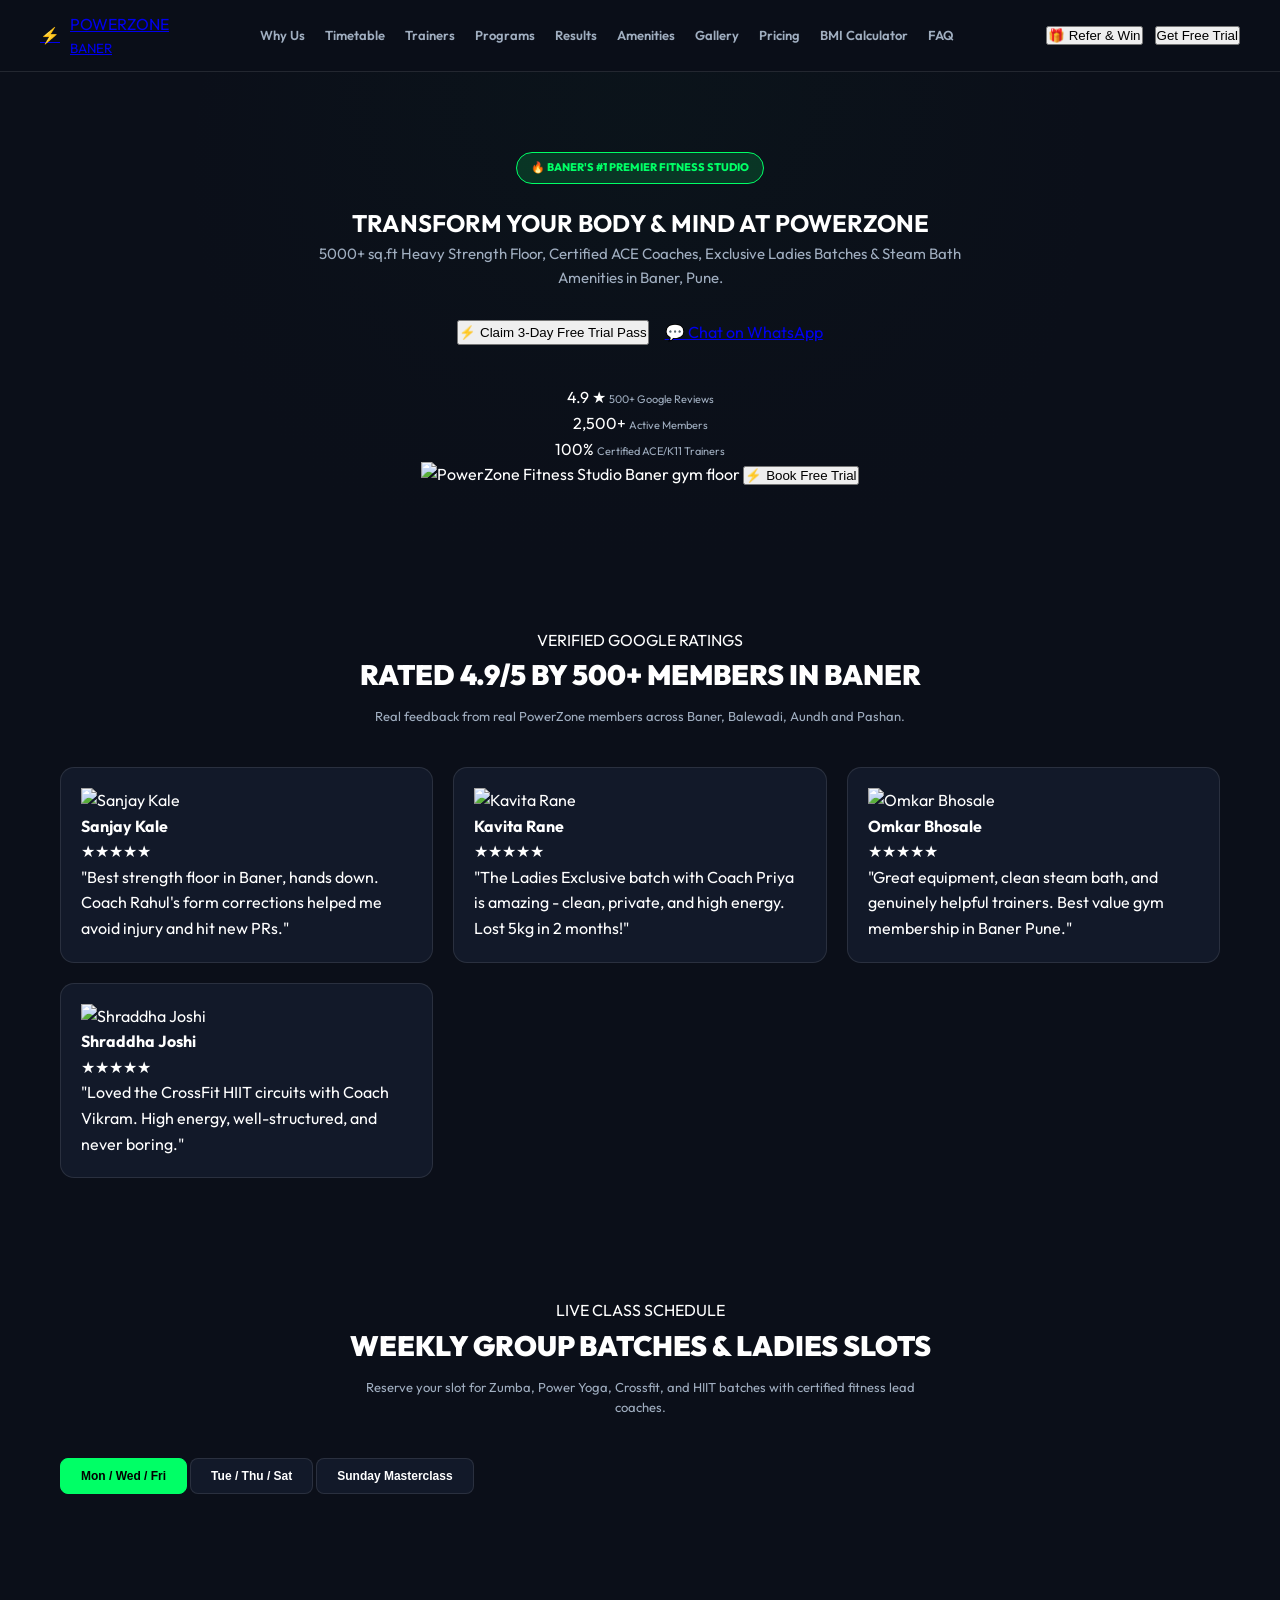
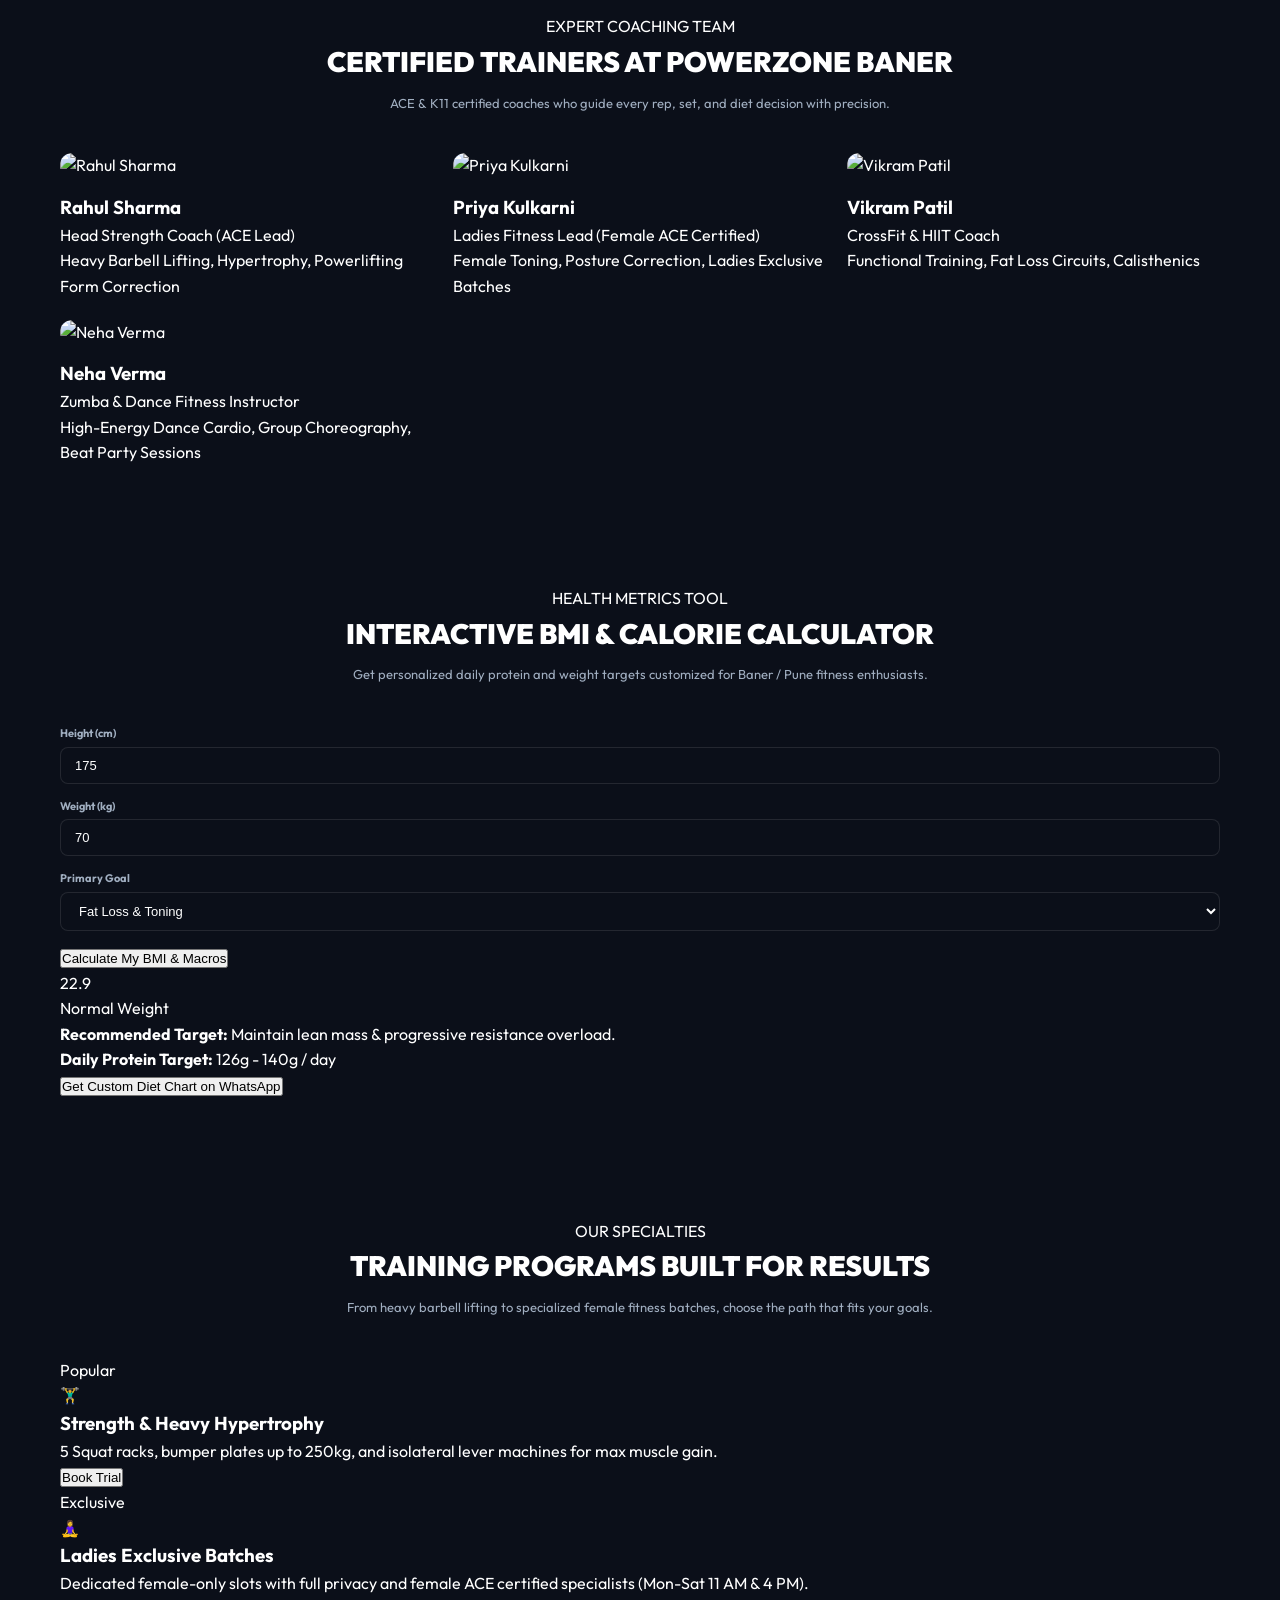
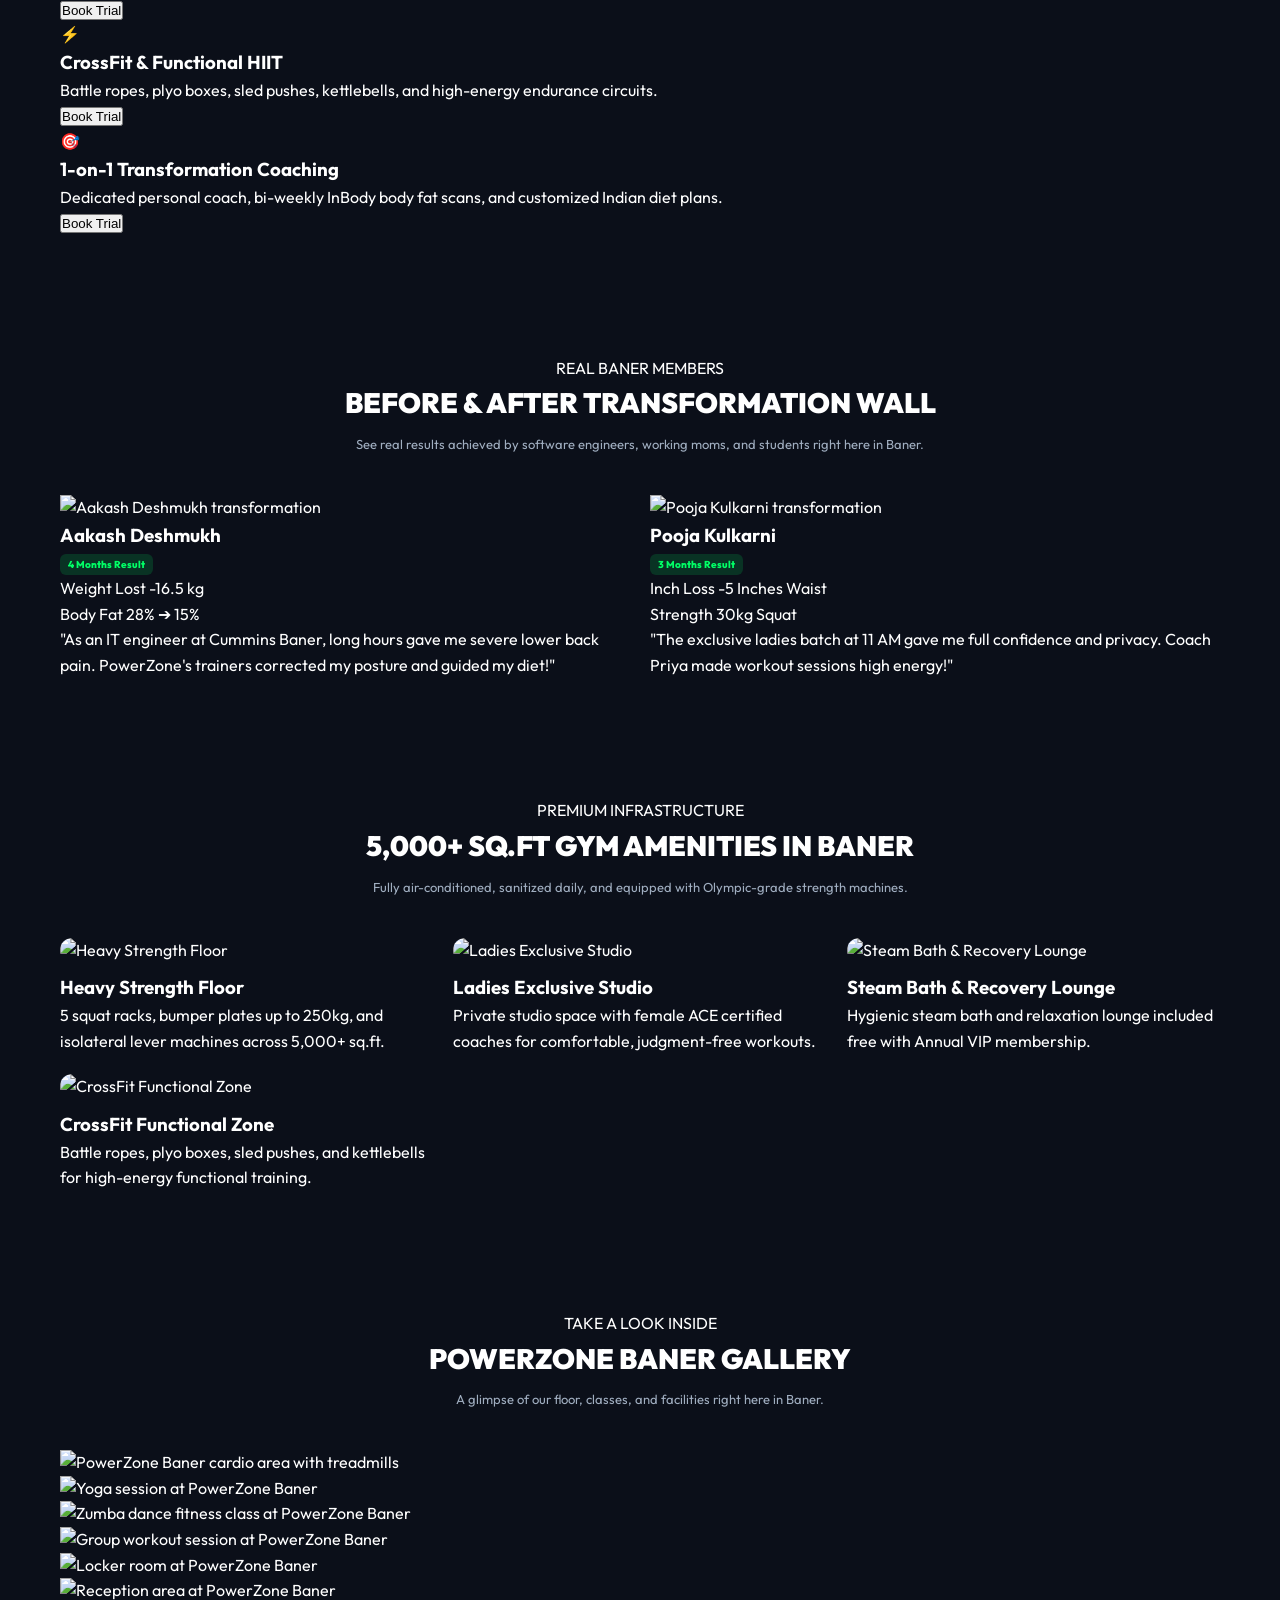
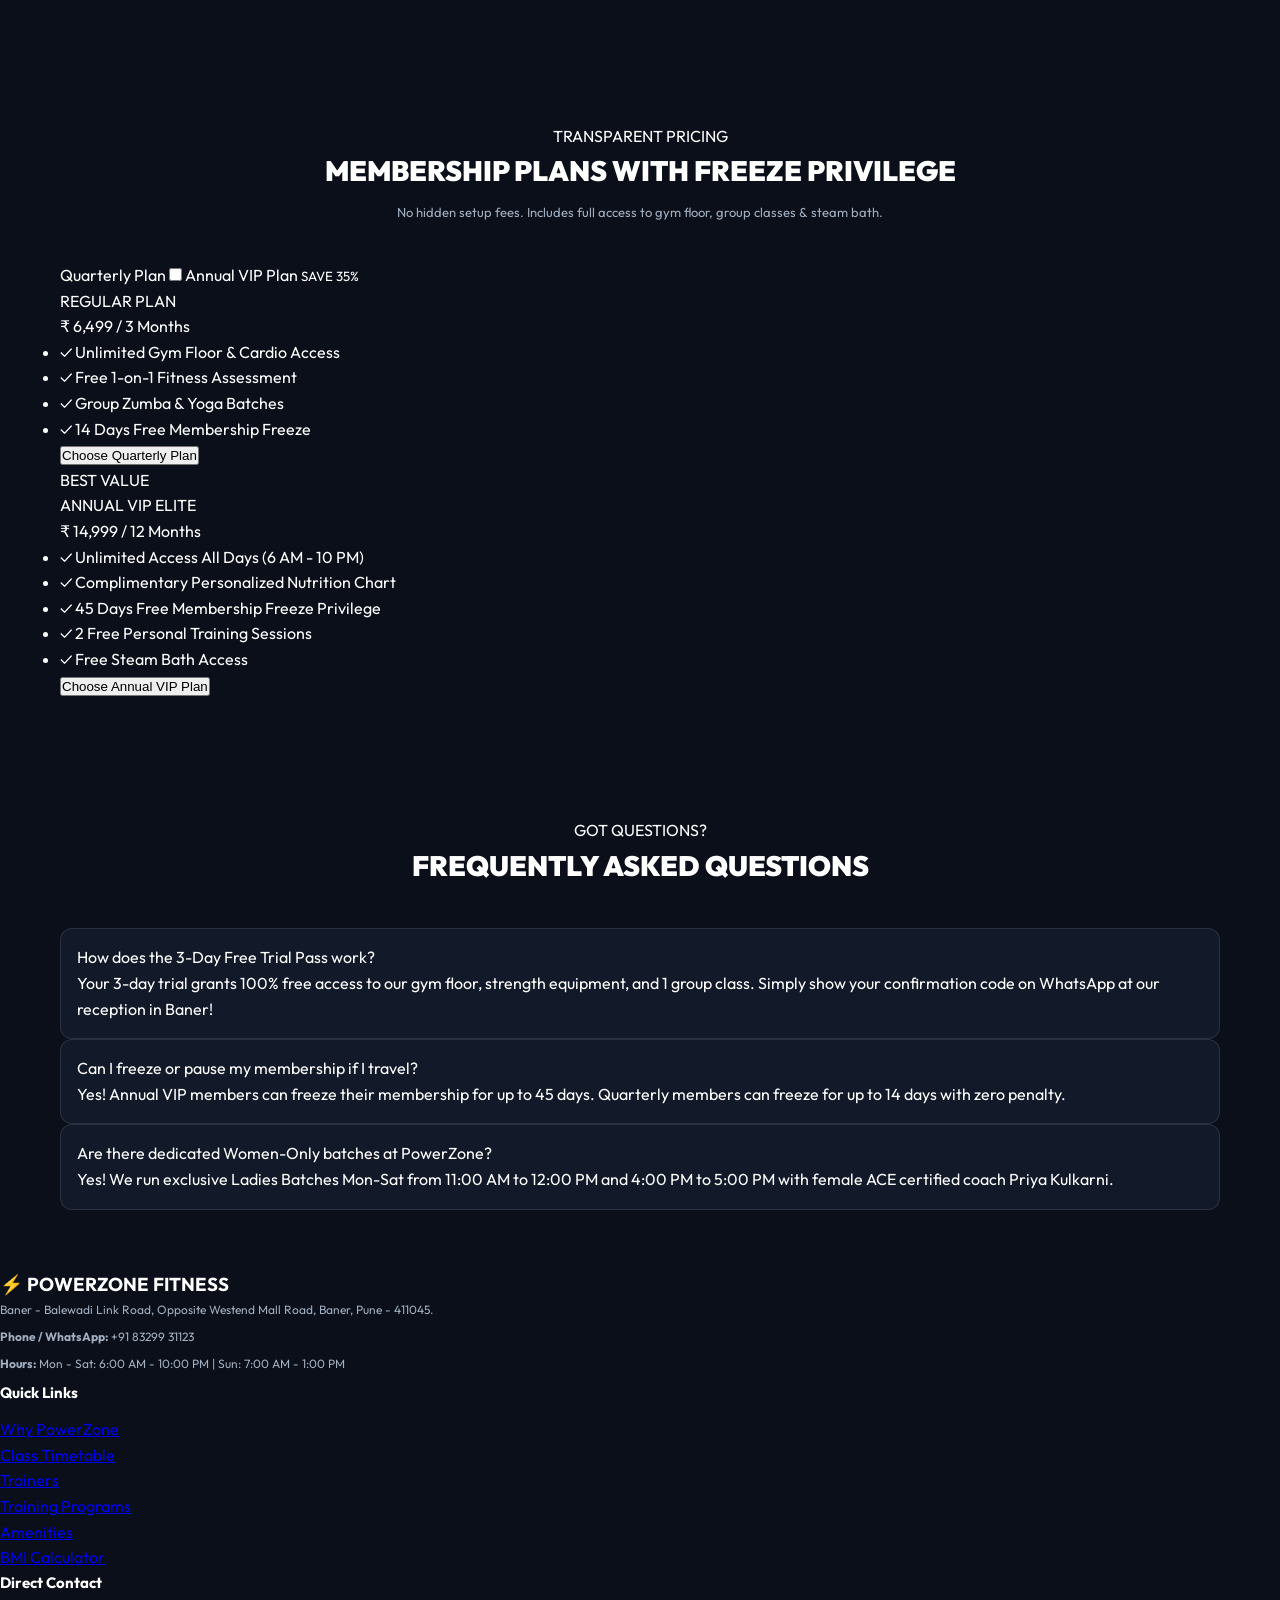
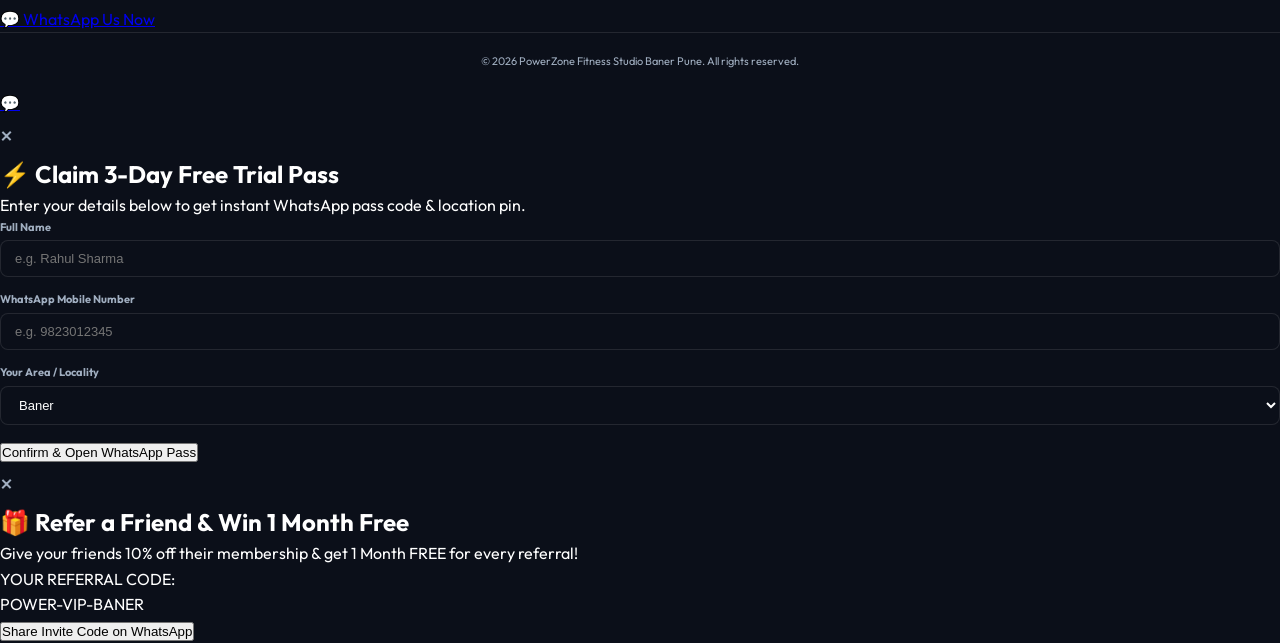
==== index.html @ 031b100a "Update print statement from 'Hello' to 'Goodbye'" ====
<!DOCTYPE html>
<html lang="en">
<head>
  <meta charset="UTF-8">
  <meta name="viewport" content="width=device-width, initial-scale=1.0">
  <title>PowerZone Fitness Studio | Baner & Pune Premier Gym</title>
  <meta name="description" content="PowerZone Fitness Studio Baner - Premier strength training, cardio, CrossFit, Zumba, Yoga, and 1-on-1 personal training in Baner Pune. Book your 3-Day Free Trial Pass today!">
  <link rel="preconnect" href="https://fonts.googleapis.com">
  <link rel="preconnect" href="https://fonts.gstatic.com" crossorigin>
  <link href="https://fonts.googleapis.com/css2?family=Outfit:wght@300;400;600;700;900&display=swap" rel="stylesheet">
  <link rel="stylesheet" href="styles.css">
  <script src="script.js" defer></script>
</head>
<body>

  <!-- Top Navigation Bar -->
  <header class="navbar">
    <div class="nav-container">
      <a href="#" class="brand-logo">
        <span class="logo-icon">⚡</span>
        <span class="brand-text">POWERZONE <small>BANER</small></span>
      </a>
      <nav class="nav-links" id="navMenu">
        <a href="#about">Why Us</a>
        <a href="#timetable">Timetable</a>
        <a href="#trainers">Trainers</a>
        <a href="#programs">Programs</a>
        <a href="#transformations">Results</a>
        <a href="#amenities">Amenities</a>
        <a href="#gallery">Gallery</a>
        <a href="#pricing">Pricing</a>
        <a href="#calculator">BMI Calculator</a>
        <a href="#faq">FAQ</a>
      </nav>
      <div class="nav-actions">
        <button type="button" class="btn btn-outline" id="btnReferral">🎁 Refer & Win</button>
        <button type="button" class="btn btn-primary" id="btnBookTrialNav">Get Free Trial</button>
      </div>
    </div>
  </header>

  <!-- Hero Section -->
  <section class="hero-section">
    <div class="hero-content">
      <div class="badge-tag">🔥 BANER'S #1 PREMIER FITNESS STUDIO</div>
      <h1>TRANSFORM YOUR BODY & MIND AT POWERZONE</h1>
      <p class="hero-subtext">
        5000+ sq.ft Heavy Strength Floor, Certified ACE Coaches, Exclusive Ladies Batches & Steam Bath Amenities in Baner, Pune.
      </p>

      <div class="hero-cta-group">
        <button type="button" class="btn btn-xl btn-primary" id="btnHeroTrial">⚡ Claim 3-Day Free Trial Pass</button>
        <a href="https://wa.me/918329931123?text=Hi%20PowerZone%20Baner,%20I%20want%20to%20inquire%20about%20gym%20membership" target="_blank" class="btn btn-xl btn-whatsapp">
          💬 Chat on WhatsApp
        </a>
      </div>

      <div class="hero-stats">
        <div class="stat-item">
          <span class="stat-number">4.9 ★</span>
          <span class="stat-label">500+ Google Reviews</span>
        </div>
        <div class="stat-divider"></div>
        <div class="stat-item">
          <span class="stat-number">2,500+</span>
          <span class="stat-label">Active Members</span>
        </div>
        <div class="stat-divider"></div>
        <div class="stat-item">
          <span class="stat-number">100%</span>
          <span class="stat-label">Certified ACE/K11 Trainers</span>
        </div>
      </div>
    </div>

    <div class="hero-image-wrap">
      <img src="images/hero-banner.webp" alt="PowerZone Fitness Studio Baner gym floor" class="hero-image">
      <button type="button" class="btn btn-primary hero-image-cta" id="btnHeroImageTrial">⚡ Book Free Trial</button>
    </div>
  </section>

  <!-- Google Reviews / Testimonials Section -->
  <section class="section" id="reviews">
    <div class="section-container">
      <div class="section-header text-center">
        <span class="section-subtitle">VERIFIED GOOGLE RATINGS</span>
        <h2>RATED 4.9/5 BY 500+ MEMBERS IN BANER</h2>
        <p>Real feedback from real PowerZone members across Baner, Balewadi, Aundh and Pashan.</p>
      </div>

      <div class="reviews-grid">
        <div class="review-card">
          <div class="review-header">
            <img src="images/reviewer-sanjay.webp" alt="Sanjay Kale" class="reviewer-avatar">
            <div class="review-header-text">
              <h4>Sanjay Kale</h4>
              <div class="review-stars">★★★★★</div>
            </div>
          </div>
          <p class="review-comment">"Best strength floor in Baner, hands down. Coach Rahul's form corrections helped me avoid injury and hit new PRs."</p>
        </div>

        <div class="review-card">
          <div class="review-header">
            <img src="images/reviewer-kavita.webp" alt="Kavita Rane" class="reviewer-avatar">
            <div class="review-header-text">
              <h4>Kavita Rane</h4>
              <div class="review-stars">★★★★★</div>
            </div>
          </div>
          <p class="review-comment">"The Ladies Exclusive batch with Coach Priya is amazing - clean, private, and high energy. Lost 5kg in 2 months!"</p>
        </div>

        <div class="review-card">
          <div class="review-header">
            <img src="images/reviewer-omkar.webp" alt="Omkar Bhosale" class="reviewer-avatar">
            <div class="review-header-text">
              <h4>Omkar Bhosale</h4>
              <div class="review-stars">★★★★★</div>
            </div>
          </div>
          <p class="review-comment">"Great equipment, clean steam bath, and genuinely helpful trainers. Best value gym membership in Baner Pune."</p>
        </div>

        <div class="review-card">
          <div class="review-header">
            <img src="images/reviewer-shraddha.webp" alt="Shraddha Joshi" class="reviewer-avatar">
            <div class="review-header-text">
              <h4>Shraddha Joshi</h4>
              <div class="review-stars">★★★★★</div>
            </div>
          </div>
          <p class="review-comment">"Loved the CrossFit HIIT circuits with Coach Vikram. High energy, well-structured, and never boring."</p>
        </div>
      </div>
    </div>
  </section>

  <!-- Class Timetable Section -->
  <section class="section section-dark" id="timetable">
    <div class="section-container">
      <div class="section-header text-center">
        <span class="section-subtitle">LIVE CLASS SCHEDULE</span>
        <h2>WEEKLY GROUP BATCHES & LADIES SLOTS</h2>
        <p>Reserve your slot for Zumba, Power Yoga, Crossfit, and HIIT batches with certified fitness lead coaches.</p>
      </div>

      <div class="timetable-controls">
        <button type="button" class="tab-btn active" data-day="Mon-Wed-Fri">Mon / Wed / Fri</button>
        <button type="button" class="tab-btn" data-day="Tue-Thu-Sat">Tue / Thu / Sat</button>
        <button type="button" class="tab-btn" data-day="Sunday">Sunday Masterclass</button>
      </div>

      <div class="timetable-grid" id="timetableGrid">
        <!-- Injected via JavaScript -->
      </div>
    </div>
  </section>

  <!-- Trainers Section -->
  <section class="section" id="trainers">
    <div class="section-container">
      <div class="section-header text-center">
        <span class="section-subtitle">EXPERT COACHING TEAM</span>
        <h2>CERTIFIED TRAINERS AT POWERZONE BANER</h2>
        <p>ACE & K11 certified coaches who guide every rep, set, and diet decision with precision.</p>
      </div>

      <div class="trainers-grid">
        <div class="trainer-card">
          <img src="images/trainer-rahul.webp" alt="Rahul Sharma" class="trainer-img">
          <h3>Rahul Sharma</h3>
          <div class="trainer-role">Head Strength Coach (ACE Lead)</div>
          <p class="trainer-spec">Heavy Barbell Lifting, Hypertrophy, Powerlifting Form Correction</p>
        </div>

        <div class="trainer-card">
          <img src="images/trainer-priya.webp" alt="Priya Kulkarni" class="trainer-img">
          <h3>Priya Kulkarni</h3>
          <div class="trainer-role">Ladies Fitness Lead (Female ACE Certified)</div>
          <p class="trainer-spec">Female Toning, Posture Correction, Ladies Exclusive Batches</p>
        </div>

        <div class="trainer-card">
          <img src="images/trainer-vikram.webp" alt="Vikram Patil" class="trainer-img">
          <h3>Vikram Patil</h3>
          <div class="trainer-role">CrossFit & HIIT Coach</div>
          <p class="trainer-spec">Functional Training, Fat Loss Circuits, Calisthenics</p>
        </div>

        <div class="trainer-card">
          <img src="images/trainer-neha.webp" alt="Neha Verma" class="trainer-img">
          <h3>Neha Verma</h3>
          <div class="trainer-role">Zumba & Dance Fitness Instructor</div>
          <p class="trainer-spec">High-Energy Dance Cardio, Group Choreography, Beat Party Sessions</p>
        </div>
      </div>
    </div>
  </section>

  <!-- Interactive BMI Calculator -->
  <section class="section section-dark" id="calculator">
    <div class="section-container">
      <div class="section-header text-center">
        <span class="section-subtitle">HEALTH METRICS TOOL</span>
        <h2>INTERACTIVE BMI & CALORIE CALCULATOR</h2>
        <p>Get personalized daily protein and weight targets customized for Baner / Pune fitness enthusiasts.</p>
      </div>

      <div class="bmi-card">
        <div class="bmi-form">
          <div class="form-group">
            <label for="bmiHeight">Height (cm)</label>
            <input type="number" id="bmiHeight" placeholder="e.g. 175" value="175">
          </div>
          <div class="form-group">
            <label for="bmiWeight">Weight (kg)</label>
            <input type="number" id="bmiWeight" placeholder="e.g. 70" value="70">
          </div>
          <div class="form-group">
            <label for="bmiGoal">Primary Goal</label>
            <select id="bmiGoal">
              <option value="Fat Loss & Toning">Fat Loss & Toning</option>
              <option value="Muscle Hypertrophy">Muscle Hypertrophy & Strength</option>
              <option value="General Fitness & Energy">General Fitness & Endurance</option>
            </select>
          </div>
          <button type="button" class="btn btn-primary btn-block" id="btnCalculateBmi">Calculate My BMI & Macros</button>
        </div>

        <div class="bmi-result-panel" id="bmiResultPanel">
          <div class="bmi-gauge">
            <div class="gauge-value" id="bmiValue">22.9</div>
            <div class="gauge-status" id="bmiStatus">Normal Weight</div>
          </div>
          <div class="bmi-details">
            <p><strong>Recommended Target:</strong> Maintain lean mass & progressive resistance overload.</p>
            <p><strong>Daily Protein Target:</strong> <span id="proteinTarget">126g - 140g</span> / day</p>
            <button type="button" class="btn btn-outline btn-block" id="btnBmiWhatsApp">Get Custom Diet Chart on WhatsApp</button>
          </div>
        </div>
      </div>
    </div>
  </section>

  <!-- Programs Offered -->
  <section class="section" id="programs">
    <div class="section-container">
      <div class="section-header text-center">
        <span class="section-subtitle">OUR SPECIALTIES</span>
        <h2>TRAINING PROGRAMS BUILT FOR RESULTS</h2>
        <p>From heavy barbell lifting to specialized female fitness batches, choose the path that fits your goals.</p>
      </div>

      <div class="programs-grid">
        <div class="program-card">
          <div class="program-badge">Popular</div>
          <div class="program-icon">🏋️‍♂️</div>
          <h3>Strength & Heavy Hypertrophy</h3>
          <p>5 Squat racks, bumper plates up to 250kg, and isolateral lever machines for max muscle gain.</p>
          <button type="button" class="btn btn-sm btn-outline btn-program-inquire" data-program="Strength Hypertrophy">Book Trial</button>
        </div>

        <div class="program-card">
          <div class="program-badge ladies">Exclusive</div>
          <div class="program-icon">🧘‍♀️</div>
          <h3>Ladies Exclusive Batches</h3>
          <p>Dedicated female-only slots with full privacy and female ACE certified specialists (Mon-Sat 11 AM & 4 PM).</p>
          <button type="button" class="btn btn-sm btn-outline btn-program-inquire" data-program="Ladies Exclusive">Book Trial</button>
        </div>

        <div class="program-card">
          <div class="program-icon">⚡</div>
          <h3>CrossFit & Functional HIIT</h3>
          <p>Battle ropes, plyo boxes, sled pushes, kettlebells, and high-energy endurance circuits.</p>
          <button type="button" class="btn btn-sm btn-outline btn-program-inquire" data-program="Crossfit & HIIT">Book Trial</button>
        </div>

        <div class="program-card">
          <div class="program-icon">🎯</div>
          <h3>1-on-1 Transformation Coaching</h3>
          <p>Dedicated personal coach, bi-weekly InBody body fat scans, and customized Indian diet plans.</p>
          <button type="button" class="btn btn-sm btn-outline btn-program-inquire" data-program="Personal Training">Book Trial</button>
        </div>
      </div>
    </div>
  </section>

  <!-- Transformation Wall -->
  <section class="section section-dark" id="transformations">
    <div class="section-container">
      <div class="section-header text-center">
        <span class="section-subtitle">REAL BANER MEMBERS</span>
        <h2>BEFORE & AFTER TRANSFORMATION WALL</h2>
        <p>See real results achieved by software engineers, working moms, and students right here in Baner.</p>
      </div>

      <div class="transformations-grid">
        <div class="transformation-card">
          <img src="images/transformation-aakash.webp" alt="Aakash Deshmukh transformation" class="transformation-photo">
          <div class="transformation-header">
            <h3>Aakash Deshmukh</h3>
            <span class="time-badge">4 Months Result</span>
          </div>
          <div class="transformation-metrics">
            <div class="metric">
              <span class="label">Weight Lost</span>
              <span class="valueHighlight">-16.5 kg</span>
            </div>
            <div class="metric">
              <span class="label">Body Fat</span>
              <span class="value">28% ➔ 15%</span>
            </div>
          </div>
          <p class="transformation-quote">"As an IT engineer at Cummins Baner, long hours gave me severe lower back pain. PowerZone's trainers corrected my posture and guided my diet!"</p>
        </div>

        <div class="transformation-card">
          <img src="images/transformation-pooja.webp" alt="Pooja Kulkarni transformation" class="transformation-photo">
          <div class="transformation-header">
            <h3>Pooja Kulkarni</h3>
            <span class="time-badge">3 Months Result</span>
          </div>
          <div class="transformation-metrics">
            <div class="metric">
              <span class="label">Inch Loss</span>
              <span class="valueHighlight">-5 Inches Waist</span>
            </div>
            <div class="metric">
              <span class="label">Strength</span>
              <span class="value">30kg Squat</span>
            </div>
          </div>
          <p class="transformation-quote">"The exclusive ladies batch at 11 AM gave me full confidence and privacy. Coach Priya made workout sessions high energy!"</p>
        </div>
      </div>
    </div>
  </section>

  <!-- Amenities / Facility Showcase -->
  <section class="section" id="amenities">
    <div class="section-container">
      <div class="section-header text-center">
        <span class="section-subtitle">PREMIUM INFRASTRUCTURE</span>
        <h2>5,000+ SQ.FT GYM AMENITIES IN BANER</h2>
        <p>Fully air-conditioned, sanitized daily, and equipped with Olympic-grade strength machines.</p>
      </div>

      <div class="amenities-grid">
        <div class="amenity-card">
          <img src="images/amenity-strength-floor.webp" alt="Heavy Strength Floor" class="amenity-img">
          <h3>Heavy Strength Floor</h3>
          <p>5 squat racks, bumper plates up to 250kg, and isolateral lever machines across 5,000+ sq.ft.</p>
        </div>

        <div class="amenity-card">
          <img src="images/amenity-ladies-studio.webp" alt="Ladies Exclusive Studio" class="amenity-img">
          <h3>Ladies Exclusive Studio</h3>
          <p>Private studio space with female ACE certified coaches for comfortable, judgment-free workouts.</p>
        </div>

        <div class="amenity-card">
          <img src="images/amenity-steam-bath.webp" alt="Steam Bath & Recovery Lounge" class="amenity-img">
          <h3>Steam Bath & Recovery Lounge</h3>
          <p>Hygienic steam bath and relaxation lounge included free with Annual VIP membership.</p>
        </div>

        <div class="amenity-card">
          <img src="images/amenity-crossfit-zone.webp" alt="CrossFit Functional Zone" class="amenity-img">
          <h3>CrossFit Functional Zone</h3>
          <p>Battle ropes, plyo boxes, sled pushes, and kettlebells for high-energy functional training.</p>
        </div>
      </div>
    </div>
  </section>

  <!-- Gallery Section -->
  <section class="section" id="gallery">
    <div class="section-container">
      <div class="section-header text-center">
        <span class="section-subtitle">TAKE A LOOK INSIDE</span>
        <h2>POWERZONE BANER GALLERY</h2>
        <p>A glimpse of our floor, classes, and facilities right here in Baner.</p>
      </div>

      <div class="gallery-grid">
        <div class="gallery-item">
          <img src="images/gallery-cardio-area.webp" alt="PowerZone Baner cardio area with treadmills" class="gallery-img">
        </div>
        <div class="gallery-item">
          <img src="images/gallery-yoga-session.webp" alt="Yoga session at PowerZone Baner" class="gallery-img">
        </div>
        <div class="gallery-item">
          <img src="images/gallery-zumba-class.webp" alt="Zumba dance fitness class at PowerZone Baner" class="gallery-img">
        </div>
        <div class="gallery-item">
          <img src="images/gallery-group-workout.webp" alt="Group workout session at PowerZone Baner" class="gallery-img">
        </div>
        <div class="gallery-item">
          <img src="images/gallery-locker-room.webp" alt="Locker room at PowerZone Baner" class="gallery-img">
        </div>
        <div class="gallery-item">
          <img src="images/gallery-reception.webp" alt="Reception area at PowerZone Baner" class="gallery-img">
        </div>
      </div>
    </div>
  </section>

  <!-- Pricing Plans Section -->
  <section class="section section-dark" id="pricing">
    <div class="section-container">
      <div class="section-header text-center">
        <span class="section-subtitle">TRANSPARENT PRICING</span>
        <h2>MEMBERSHIP PLANS WITH FREEZE PRIVILEGE</h2>
        <p>No hidden setup fees. Includes full access to gym floor, group classes & steam bath.</p>
      </div>

      <div class="pricing-toggle-container">
        <span>Quarterly Plan</span>
        <label class="switch">
          <input type="checkbox" id="pricingToggle">
          <span class="slider round"></span>
        </label>
        <span>Annual VIP Plan <small class="save-tag">SAVE 35%</small></span>
      </div>

      <div class="pricing-cards">
        <div class="pricing-card">
          <div class="plan-type">REGULAR PLAN</div>
          <div class="price" id="priceQuarterly">₹ 6,499 <span>/ 3 Months</span></div>
          <ul class="plan-features">
            <li>✓ Unlimited Gym Floor & Cardio Access</li>
            <li>✓ Free 1-on-1 Fitness Assessment</li>
            <li>✓ Group Zumba & Yoga Batches</li>
            <li>✓ 14 Days Free Membership Freeze</li>
          </ul>
          <button type="button" class="btn btn-primary btn-block btn-select-plan" data-plan="Quarterly Regular">Choose Quarterly Plan</button>
        </div>

        <div class="pricing-card featured">
          <div class="popular-ribbon">BEST VALUE</div>
          <div class="plan-type">ANNUAL VIP ELITE</div>
          <div class="price" id="priceYearly">₹ 14,999 <span>/ 12 Months</span></div>
          <ul class="plan-features">
            <li>✓ Unlimited Access All Days (6 AM - 10 PM)</li>
            <li>✓ Complimentary Personalized Nutrition Chart</li>
            <li>✓ 45 Days Free Membership Freeze Privilege</li>
            <li>✓ 2 Free Personal Training Sessions</li>
            <li>✓ Free Steam Bath Access</li>
          </ul>
          <button type="button" class="btn btn-primary btn-block btn-select-plan" data-plan="Annual VIP Elite">Choose Annual VIP Plan</button>
        </div>
      </div>
    </div>
  </section>

  <!-- FAQ Accordion -->
  <section class="section" id="faq">
    <div class="section-container">
      <div class="section-header text-center">
        <span class="section-subtitle">GOT QUESTIONS?</span>
        <h2>FREQUENTLY ASKED QUESTIONS</h2>
      </div>

      <div class="faq-list">
        <div class="faq-item open">
          <div class="faq-question">
            <span>How does the 3-Day Free Trial Pass work?</span>
            <span class="faq-icon"></span>
          </div>
          <div class="faq-answer">
            Your 3-day trial grants 100% free access to our gym floor, strength equipment, and 1 group class. Simply show your confirmation code on WhatsApp at our reception in Baner!
          </div>
        </div>

        <div class="faq-item">
          <div class="faq-question">
            <span>Can I freeze or pause my membership if I travel?</span>
            <span class="faq-icon"></span>
          </div>
          <div class="faq-answer">
            Yes! Annual VIP members can freeze their membership for up to 45 days. Quarterly members can freeze for up to 14 days with zero penalty.
          </div>
        </div>

        <div class="faq-item">
          <div class="faq-question">
            <span>Are there dedicated Women-Only batches at PowerZone?</span>
            <span class="faq-icon"></span>
          </div>
          <div class="faq-answer">
            Yes! We run exclusive Ladies Batches Mon-Sat from 11:00 AM to 12:00 PM and 4:00 PM to 5:00 PM with female ACE certified coach Priya Kulkarni.
          </div>
        </div>
      </div>
    </div>
  </section>

  <!-- Footer Section -->
  <footer class="footer">
    <div class="footer-container">
      <div class="footer-col">
        <h3>⚡ POWERZONE FITNESS</h3>
        <p>Baner - Balewadi Link Road, Opposite Westend Mall Road, Baner, Pune - 411045.</p>
        <p><strong>Phone / WhatsApp:</strong> +91 83299 31123</p>
        <p><strong>Hours:</strong> Mon - Sat: 6:00 AM - 10:00 PM | Sun: 7:00 AM - 1:00 PM</p>
      </div>
      <div class="footer-col">
        <h4>Quick Links</h4>
        <ul>
          <li><a href="#about">Why PowerZone</a></li>
          <li><a href="#timetable">Class Timetable</a></li>
          <li><a href="#trainers">Trainers</a></li>
          <li><a href="#programs">Training Programs</a></li>
          <li><a href="#amenities">Amenities</a></li>
          <li><a href="#calculator">BMI Calculator</a></li>
        </ul>
      </div>
      <div class="footer-col">
        <h4>Direct Contact</h4>
        <a href="https://wa.me/918329931123?text=Hi%20PowerZone%20Baner" target="_blank" class="btn btn-whatsapp btn-sm">💬 WhatsApp Us Now</a>
      </div>
    </div>
    <div class="footer-bottom">
      <p>© 2026 PowerZone Fitness Studio Baner Pune. All rights reserved.</p>
    </div>
  </footer>

  <!-- Floating WhatsApp Chat Bubble -->
  <a href="https://wa.me/918329931123?text=Hi%20PowerZone%20Baner,%20I%20want%20to%20book%20a%203-Day%20Free%20Trial%20Pass" target="_blank" class="floating-whatsapp" id="floatingWhatsapp" title="Chat on WhatsApp">
    💬
  </a>

  <!-- Booking Modal -->
  <div class="modal" id="bookingModal">
    <div class="modal-content">
      <span class="modal-close" id="modalClose">&times;</span>
      <h2>⚡ Claim 3-Day Free Trial Pass</h2>
      <p>Enter your details below to get instant WhatsApp pass code & location pin.</p>
      <form id="bookingForm">
        <div class="form-group">
          <label for="memberName">Full Name</label>
          <input type="text" id="memberName" required placeholder="e.g. Rahul Sharma">
        </div>
        <div class="form-group">
          <label for="memberPhone">WhatsApp Mobile Number</label>
          <input type="tel" id="memberPhone" required placeholder="e.g. 9823012345">
        </div>
        <div class="form-group">
          <label for="memberLocality">Your Area / Locality</label>
          <select id="memberLocality">
            <option value="Baner">Baner</option>
            <option value="Balewadi">Balewadi</option>
            <option value="Aundh">Aundh</option>
            <option value="Pashan">Pashan</option>
            <option value="Other Pune Area">Other Pune Area</option>
          </select>
        </div>
        <button type="submit" class="btn btn-primary btn-block">Confirm & Open WhatsApp Pass</button>
      </form>
    </div>
  </div>

  <!-- Referral Modal -->
  <div class="modal" id="referralModal">
    <div class="modal-content">
      <span class="modal-close" id="refModalClose">&times;</span>
      <h2>🎁 Refer a Friend & Win 1 Month Free</h2>
      <p>Give your friends 10% off their membership & get 1 Month FREE for every referral!</p>
      <div class="referral-box">
        <p>YOUR REFERRAL CODE:</p>
        <div class="code-display" id="refCodeDisplay">POWER-VIP-BANER</div>
      </div>
      <button type="button" class="btn btn-whatsapp btn-block" id="btnShareReferral">Share Invite Code on WhatsApp</button>
    </div>
  </div>

</body>
</html>
---- styles.css ----
/* POWERZONE FITNESS STUDIO BANER PUNE - MAIN STYLESHEET */

:root {
    --bg-dark: #0B0F19;
    --bg-card: #121929;
    --bg-surface: #182238;
    --neon-green: #00FF66;
    --neon-green-hover: #00CC52;
    --electric-blue: #00E5FF;
    --text-white: #FFFFFF;
    --text-muted: #A0AEC0;
    --gold-star: #FFD700;
    --border-color: rgba(255, 255, 255, 0.1);
    --font-primary: 'Outfit', 'Montserrat', sans-serif;
}

* {
    margin: 0;
    padding: 0;
    box-sizing: border-box;
}

body {
    background-color: var(--bg-dark);
    color: var(--text-white);
    font-family: var(--font-primary);
    line-height: 1.6;
    overflow-x: hidden;
}

/* UTILITIES */
.text-neon { color: var(--neon-green); }
.full-width { width: 100%; }
.mt-10 { margin-top: 10px; }

/* STICKY HEADER */
.navbar {
    position: sticky;
    top: 0;
    z-index: 1000;
    background-color: rgba(11, 15, 25, 0.95);
    backdrop-filter: blur(12px);
    border-bottom: 1px solid var(--border-color);
    padding: 12px 24px;
}

.nav-container {
    max-width: 1200px;
    margin: 0 auto;
    display: flex;
    align-items: center;
    justify-content: space-between;
}

.brand-logo {
    display: flex;
    align-items: center;
    gap: 10px;
    cursor: pointer;
}

.brand-pz {
    background-color: var(--neon-green);
    color: #000;
    font-weight: 900;
    font-size: 18px;
    padding: 4px 8px;
    border-radius: 6px;
    letter-spacing: 1px;
}

.brand-text {
    display: flex;
    flex-direction: column;
}

.brand-title {
    font-weight: 900;
    font-size: 16px;
    letter-spacing: 1px;
    color: var(--text-white);
}

.brand-sub {
    font-size: 9px;
    color: var(--neon-green);
    font-weight: 700;
    letter-spacing: 1px;
}

.nav-links {
    display: flex;
    gap: 20px;
}

.nav-links a {
    color: var(--text-muted);
    text-decoration: none;
    font-size: 13px;
    font-weight: 600;
    transition: color 0.3s ease;
}

.nav-links a:hover {
    color: var(--neon-green);
}

.nav-actions {
    display: flex;
    align-items: center;
    gap: 12px;
}

.btn-phone {
    color: var(--text-white);
    text-decoration: none;
    font-size: 12px;
    font-weight: 700;
    display: flex;
    align-items: center;
    gap: 6px;
}

.btn-trial {
    background-color: var(--neon-green);
    color: #000;
    border: none;
    padding: 8px 16px;
    border-radius: 8px;
    font-weight: 800;
    font-size: 12px;
    cursor: pointer;
    transition: transform 0.2s ease, background-color 0.2s ease;
}

.btn-trial:hover {
    background-color: var(--neon-green-hover);
    transform: translateY(-2px);
}

/* STORIES REELS STRIP */
.stories-strip {
    background-color: var(--bg-surface);
    padding: 14px 20px;
    border-bottom: 1px solid var(--border-color);
}

.stories-container {
    max-width: 1200px;
    margin: 0 auto;
}

.stories-header {
    display: flex;
    align-items: center;
    gap: 8px;
    margin-bottom: 10px;
}

.pulse-dot {
    width: 8px;
    height: 8px;
    background-color: var(--neon-green);
    border-radius: 50%;
    box-shadow: 0 0 10px var(--neon-green);
}

.stories-title {
    font-size: 11px;
    font-weight: 800;
    letter-spacing: 0.5px;
    color: var(--text-white);
}

.stories-sub {
    font-size: 10px;
    color: var(--text-muted);
    margin-left: auto;
}

.stories-row {
    display: flex;
    gap: 16px;
    overflow-x: auto;
    padding-bottom: 6px;
}

.stories-row::-webkit-scrollbar {
    height: 4px;
}

.stories-row::-webkit-scrollbar-thumb {
    background-color: rgba(255, 255, 255, 0.2);
    border-radius: 4px;
}

.story-bubble {
    display: flex;
    flex-direction: column;
    align-items: center;
    gap: 6px;
    cursor: pointer;
    min-width: 70px;
}

.story-ring {
    width: 64px;
    height: 64px;
    border-radius: 50%;
    padding: 2px;
    background: linear-gradient(135deg, var(--neon-green), var(--electric-blue));
}

.story-inner {
    width: 100%;
    height: 100%;
    border-radius: 50%;
    background-color: var(--bg-card);
    display: flex;
    flex-direction: column;
    align-items: center;
    justify-content: flex-end;
    padding: 4px;
    text-align: center;
    position: relative;
    overflow: hidden;
}

.story-inner img {
    position: absolute;
    top: 0;
    left: 0;
    width: 100%;
    height: 100%;
    object-fit: cover;
    border-radius: 50%;
    z-index: 1;
}

.story-tag {
    position: relative;
    z-index: 2;
    font-size: 8px;
    font-weight: 900;
    color: var(--text-white);
    background-color: rgba(0, 0, 0, 0.6);
    padding: 2px 6px;
    border-radius: 6px;
    text-shadow: 0 1px 3px rgba(0, 0, 0, 0.8);
}

.story-label {
    font-size: 10px;
    color: var(--text-muted);
    font-weight: 500;
    white-space: nowrap;
}

/* HERO SECTION */
.hero-section {
    position: relative;
    padding: 80px 20px;
    background:
        linear-gradient(180deg, rgba(11, 15, 25, 0.85) 0%, rgba(11, 15, 25, 1) 100%),
        radial-gradient(circle at 50% 20%, rgba(0, 255, 102, 0.15) 0%, transparent 60%),
        url('images/hero-banner.webp');
    background-size: cover;
    background-position: center;
    background-repeat: no-repeat;
    text-align: center;
}

.hero-content {
    max-width: 900px;
    margin: 0 auto;
}

.badge-tag {
    display: inline-block;
    background-color: rgba(0, 255, 102, 0.15);
    color: var(--neon-green);
    border: 1px solid var(--neon-green);
    padding: 6px 14px;
    border-radius: 20px;
    font-size: 11px;
    font-weight: 800;
    margin-bottom: 20px;
}

.hero-heading {
    font-size: 38px;
    font-weight: 900;
    line-height: 1.2;
    margin-bottom: 16px;
}

.hero-subtext {
    font-size: 15px;
    color: var(--text-muted);
    max-width: 700px;
    margin: 0 auto 30px auto;
}

.hero-cta-group {
    display: flex;
    gap: 16px;
    justify-content: center;
    flex-wrap: wrap;
    margin-bottom: 40px;
}

.btn-primary-neon {
    background-color: var(--neon-green);
    color: #000;
    border: none;
    padding: 14px 28px;
    border-radius: 10px;
    font-weight: 800;
    font-size: 14px;
    cursor: pointer;
    transition: transform 0.2s ease, background-color 0.2s ease;
    display: inline-flex;
    align-items: center;
    justify-content: center;
    gap: 8px;
}

.btn-primary-neon:hover {
    background-color: var(--neon-green-hover);
    transform: translateY(-2px);
}

.btn-secondary-outline {
    background-color: transparent;
    color: var(--text-white);
    border: 1px solid rgba(255, 255, 255, 0.3);
    padding: 14px 28px;
    border-radius: 10px;
    font-weight: 700;
    font-size: 14px;
    cursor: pointer;
    transition: background-color 0.2s ease;
    display: inline-flex;
    align-items: center;
    justify-content: center;
    gap: 8px;
}

.btn-secondary-outline:hover {
    background-color: rgba(255, 255, 255, 0.1);
}

.hero-stats-grid {
    display: grid;
    grid-template-columns: repeat(auto-fit, minmax(180px, 1fr));
    gap: 16px;
    margin-top: 30px;
}

.stat-card {
    background-color: var(--bg-card);
    border: 1px solid var(--border-color);
    padding: 16px;
    border-radius: 12px;
    display: flex;
    flex-direction: column;
}

.stat-num {
    font-size: 24px;
    font-weight: 900;
}

.stat-label {
    font-size: 11px;
    color: var(--text-muted);
}

/* SECTION CONTAINERS & HEADERS */
.section-container {
    max-width: 1200px;
    margin: 0 auto;
    padding: 60px 20px;
}

.section-header {
    text-align: center;
    margin-bottom: 40px;
}

.section-tag {
    color: var(--neon-green);
    font-size: 11px;
    font-weight: 800;
    letter-spacing: 1px;
    display: block;
    margin-bottom: 6px;
}

.section-header h2 {
    font-size: 28px;
    font-weight: 900;
    margin-bottom: 8px;
}

.section-header p {
    color: var(--text-muted);
    font-size: 13px;
    max-width: 600px;
    margin: 0 auto;
}

/* REVIEWS GRID */
.reviews-grid {
    display: grid;
    grid-template-columns: repeat(auto-fit, minmax(280px, 1fr));
    gap: 20px;
}

.review-card {
    background-color: var(--bg-card);
    border: 1px solid var(--border-color);
    padding: 20px;
    border-radius: 14px;
}

.rev-header {
    display: flex;
    align-items: center;
    justify-content: space-between;
    margin-bottom: 12px;
}

.rev-header-left {
    display: flex;
    align-items: center;
    gap: 10px;
}

.rev-avatar {
    width: 36px;
    height: 36px;
    border-radius: 50%;
    object-fit: cover;
    border: 1.5px solid var(--neon-green);
    flex-shrink: 0;
}

.rev-stars {
    color: var(--gold-star);
    font-size: 12px;
}

.rev-badge {
    background-color: rgba(0, 229, 255, 0.15);
    color: var(--electric-blue);
    font-size: 10px;
    padding: 3px 8px;
    border-radius: 6px;
    font-weight: 700;
}

.rev-comment {
    font-size: 12px;
    color: #CBD5E1;
    margin-bottom: 12px;
}

.rev-author {
    font-weight: 700;
    font-size: 12px;
}

/* TIMETABLE SECTION */
.timetable-tabs {
    display: flex;
    gap: 10px;
    justify-content: center;
    flex-wrap: wrap;
    margin-bottom: 30px;
}

.tab-btn {
    background-color: var(--bg-card);
    color: var(--text-white);
    border: 1px solid var(--border-color);
    padding: 10px 20px;
    border-radius: 8px;
    font-weight: 700;
    font-size: 12px;
    cursor: pointer;
    transition: all 0.2s ease;
}

.tab-btn.active, .tab-btn:hover {
    background-color: var(--neon-green);
    color: #000;
    border-color: var(--neon-green);
}

.timetable-cards-grid {
    display: grid;
    grid-template-columns: repeat(auto-fit, minmax(260px, 1fr));
    gap: 16px;
}

.time-card {
    background-color: var(--bg-card);
    border: 1px solid var(--border-color);
    border-radius: 12px;
    padding: 16px;
    display: flex;
    flex-direction: column;
    gap: 8px;
}

.time-badge {
    background-color: rgba(0, 255, 102, 0.15);
    color: var(--neon-green);
    font-size: 10px;
    font-weight: 800;
    padding: 4px 8px;
    border-radius: 6px;
    align-self: flex-start;
}

/* TRAINERS & TRANSFORMATIONS GRID */
.trainers-grid, .transformations-grid, .amenities-grid {
    display: grid;
    grid-template-columns: repeat(auto-fit, minmax(280px, 1fr));
    gap: 20px;
}

.card-item {
    background-color: var(--bg-card);
    border: 1px solid var(--border-color);
    border-radius: 16px;
    padding: 20px;
}

.card-title {
    font-size: 18px;
    font-weight: 800;
    margin-bottom: 4px;
}

.card-sub {
    color: var(--neon-green);
    font-size: 12px;
    font-weight: 700;
    margin-bottom: 10px;
}

.trainer-img {
    width: 100%;
    height: 200px;
    object-fit: cover;
    border-radius: 12px;
    margin-bottom: 14px;
}

.transformation-img {
    width: 100%;
    height: 180px;
    object-fit: cover;
    border-radius: 12px;
    margin-bottom: 12px;
}

.amenity-img {
    width: 100%;
    height: 160px;
    object-fit: cover;
    border-radius: 12px;
    margin-bottom: 10px;
}

/* MACRO PLANNER */
.macro-planner-card {
    background-color: var(--bg-card);
    border: 1px solid var(--border-color);
    border-radius: 20px;
    padding: 24px;
}

.macro-inputs-grid {
    display: grid;
    grid-template-columns: repeat(auto-fit, minmax(180px, 1fr));
    gap: 16px;
    margin-bottom: 24px;
}

.input-group label {
    display: block;
    font-size: 11px;
    font-weight: 700;
    color: var(--text-muted);
    margin-bottom: 6px;
}

.input-group input {
    width: 100%;
    background-color: var(--bg-dark);
    border: 1px solid var(--border-color);
    padding: 10px 14px;
    border-radius: 8px;
    color: var(--text-white);
    font-size: 14px;
}

.toggle-switch {
    display: flex;
    background-color: var(--bg-dark);
    padding: 3px;
    border-radius: 8px;
}

.toggle-btn {
    flex: 1;
    background: none;
    border: none;
    color: var(--text-white);
    padding: 8px;
    font-size: 11px;
    font-weight: 700;
    border-radius: 6px;
    cursor: pointer;
}

.toggle-btn.active {
    background-color: var(--neon-green);
    color: #000;
}

.macro-results-card {
    background-color: var(--bg-surface);
    border: 1px solid var(--neon-green);
    border-radius: 16px;
    padding: 20px;
}

.macro-result-header {
    display: flex;
    justify-content: space-between;
    align-items: center;
    margin-bottom: 20px;
}

.res-val-large {
    font-size: 32px;
    font-weight: 900;
}

.res-badge {
    background-color: rgba(0, 255, 102, 0.2);
    color: var(--neon-green);
    padding: 4px 10px;
    border-radius: 12px;
    font-size: 11px;
    font-weight: 800;
}

.res-badge.badge-warn {
    background-color: rgba(255, 204, 0, 0.2);
    color: #FFCC00;
}

.res-badge.badge-danger {
    background-color: rgba(255, 51, 102, 0.2);
    color: #FF3366;
}

.target-chip {
    background-color: var(--neon-green);
    color: #000;
    padding: 4px 12px;
    border-radius: 20px;
    font-size: 11px;
    font-weight: 800;
}

.macro-grid {
    display: grid;
    grid-template-columns: repeat(4, 1fr);
    gap: 10px;
    margin-bottom: 20px;
}

@media (max-width: 600px) {
    .macro-grid {
        grid-template-columns: repeat(2, 1fr);
    }
}

.macro-box {
    background-color: rgba(255, 255, 255, 0.05);
    padding: 12px;
    border-radius: 10px;
    text-align: center;
}

.m-title { font-size: 10px; color: var(--text-muted); display: block; }
.m-val { font-size: 16px; font-weight: 900; display: block; margin: 4px 0; }
.m-sub { font-size: 9px; color: var(--neon-green); }

/* CALCULATOR SECTION */
.billing-toggle-container {
    display: flex;
    justify-content: center;
    gap: 12px;
    margin-bottom: 30px;
}

.billing-btn {
    background-color: var(--bg-card);
    color: var(--text-white);
    border: 1px solid var(--border-color);
    padding: 12px 24px;
    border-radius: 10px;
    font-weight: 800;
    font-size: 13px;
    cursor: pointer;
}

.billing-btn.active {
    background-color: var(--neon-green);
    color: #000;
}

.save-badge {
    background-color: #FF3366;
    color: #FFF;
    font-size: 9px;
    padding: 2px 6px;
    border-radius: 4px;
    margin-left: 6px;
}

.calculator-card {
    background-color: var(--bg-card);
    border: 1px solid var(--border-color);
    border-radius: 20px;
    padding: 24px;
}

.calc-step {
    margin-bottom: 24px;
}

.step-label {
    font-size: 13px;
    font-weight: 800;
    color: var(--neon-green);
    margin-bottom: 12px;
    display: block;
}

.category-grid, .duration-grid, .addons-grid {
    display: grid;
    grid-template-columns: repeat(auto-fit, minmax(200px, 1fr));
    gap: 12px;
}

.select-card {
    background-color: var(--bg-dark);
    border: 1px solid var(--border-color);
    padding: 14px;
    border-radius: 10px;
    cursor: pointer;
    transition: all 0.2s ease;
}

.select-card.selected {
    border-color: var(--neon-green);
    background-color: rgba(0, 255, 102, 0.08);
}

.calc-summary-card {
    background-color: var(--bg-surface);
    border: 1.5px solid var(--neon-green);
    border-radius: 16px;
    padding: 20px;
}

.summary-row {
    display: flex;
    justify-content: space-between;
    font-size: 13px;
    margin-bottom: 10px;
}

.divider {
    border: none;
    border-top: 1px dashed var(--border-color);
    margin: 12px 0;
}

.total-row {
    font-size: 16px;
    font-weight: 800;
}

.total-price {
    font-size: 24px;
    font-weight: 900;
}

/* REFERRAL & FAQ */
.referral-banner {
    background: linear-gradient(135deg, #182238, #0B0F19);
    border: 1px solid var(--neon-green);
    border-radius: 16px;
    padding: 24px;
    display: flex;
    justify-content: space-between;
    align-items: center;
    gap: 20px;
    flex-wrap: wrap;
}

.ref-badge {
    background-color: var(--neon-green);
    color: #000;
    padding: 4px 10px;
    border-radius: 12px;
    font-size: 10px;
    font-weight: 800;
}

.faq-accordion {
    display: flex;
    flex-direction: column;
    gap: 12px;
}

.faq-item {
    background-color: var(--bg-card);
    border: 1px solid var(--border-color);
    border-radius: 12px;
    padding: 16px;
    cursor: pointer;
}

.faq-q {
    font-weight: 800;
    font-size: 14px;
    display: flex;
    justify-content: space-between;
}

.faq-a {
    font-size: 13px;
    color: var(--text-muted);
    margin-top: 10px;
    display: none;
}

.faq-item.open .faq-a {
    display: block;
}

/* FOOTER */
.footer-section {
    background-color: #070A12;
    border-top: 1px solid var(--border-color);
    padding-top: 40px;
}

.footer-grid {
    display: grid;
    grid-template-columns: repeat(auto-fit, minmax(250px, 1fr));
    gap: 30px;
    margin-bottom: 30px;
}

.footer-brand p {
    font-size: 12px;
    color: var(--text-muted);
    margin: 12px 0;
}

.social-links {
    display: flex;
    gap: 12px;
}

.social-links a {
    color: var(--text-white);
    font-size: 18px;
}

.footer-col h4 {
    font-size: 15px;
    margin-bottom: 12px;
}

.footer-col p {
    font-size: 12px;
    color: var(--text-muted);
    margin-bottom: 8px;
}

.footer-bottom {
    border-top: 1px solid var(--border-color);
    padding: 20px 0;
    text-align: center;
    font-size: 11px;
    color: var(--text-muted);
}

/* FLOATING WHATSAPP FAB */
.floating-whatsapp-container {
    position: fixed;
    bottom: 24px;
    right: 24px;
    z-index: 2000;
}

.whatsapp-fab {
    width: 56px;
    height: 56px;
    border-radius: 50%;
    background-color: #25D366;
    color: #FFF;
    border: none;
    font-size: 28px;
    cursor: pointer;
    box-shadow: 0 4px 15px rgba(37, 211, 102, 0.4);
    display: flex;
    align-items: center;
    justify-content: center;
}

.whatsapp-popover {
    position: absolute;
    bottom: 70px;
    right: 0;
    width: 280px;
    background-color: var(--bg-card);
    border: 1px solid #25D366;
    border-radius: 16px;
    padding: 16px;
    display: none;
    box-shadow: 0 10px 25px rgba(0, 0, 0, 0.5);
}

.whatsapp-popover.active {
    display: block;
}

.popover-header {
    display: flex;
    justify-content: space-between;
    align-items: center;
    margin-bottom: 10px;
}

.online-indicator {
    display: flex;
    align-items: center;
    gap: 6px;
    font-size: 11px;
}

.dot {
    width: 8px;
    height: 8px;
    background-color: #25D366;
    border-radius: 50%;
}

.popover-close {
    background: none;
    border: none;
    color: var(--text-muted);
    font-size: 18px;
    cursor: pointer;
}

.popover-sub {
    font-size: 11px;
    color: var(--text-muted);
    margin-bottom: 10px;
}

.popover-options {
    display: flex;
    flex-direction: column;
    gap: 8px;
}

.pop-opt {
    background-color: var(--bg-dark);
    padding: 8px 12px;
    border-radius: 8px;
    font-size: 11px;
    font-weight: 700;
    display: flex;
    justify-content: space-between;
    align-items: center;
    cursor: pointer;
}

.pop-opt:hover {
    background-color: rgba(37, 211, 102, 0.15);
    color: #25D366;
}

/* MODALS */
.modal-overlay {
    position: fixed;
    top: 0;
    left: 0;
    width: 100vw;
    height: 100vh;
    background-color: rgba(0, 0, 0, 0.8);
    backdrop-filter: blur(8px);
    z-index: 3000;
    display: none;
    align-items: center;
    justify-content: center;
    padding: 20px;
}

.modal-overlay.active {
    display: flex;
}

.modal-card {
    background-color: var(--bg-card);
    border: 1px solid var(--border-color);
    border-radius: 20px;
    max-width: 480px;
    width: 100%;
    padding: 24px;
}

.modal-header {
    display: flex;
    justify-content: space-between;
    align-items: center;
    margin-bottom: 16px;
}

.modal-header h3 {
    font-size: 18px;
    font-weight: 800;
}

.modal-close {
    background: none;
    border: none;
    color: var(--text-muted);
    font-size: 24px;
    cursor: pointer;
}

.modal-desc {
    font-size: 12px;
    color: var(--text-muted);
    margin-bottom: 16px;
}

.form-group {
    margin-bottom: 14px;
}

.form-group label {
    display: block;
    font-size: 11px;
    font-weight: 700;
    color: var(--text-muted);
    margin-bottom: 4px;
}

.form-group input, .form-group select {
    width: 100%;
    background-color: var(--bg-dark);
    border: 1px solid var(--border-color);
    padding: 10px 14px;
    border-radius: 8px;
    color: var(--text-white);
    font-size: 13px;
}

/* STORY MODAL SPECIAL */
.story-preview-box {
    background: linear-gradient(135deg, #0F2027, #203A43, #2C5364);
    border: 1px solid var(--neon-green);
    border-radius: 14px;
    padding: 24px;
    text-align: center;
    margin-bottom: 16px;
}

.story-tag-badge {
    background-color: var(--neon-green);
    color: #000;
    padding: 3px 8px;
    border-radius: 10px;
    font-size: 10px;
    font-weight: 900;
}

.story-sub-tag {
    font-size: 11px;
    color: var(--text-muted);
    margin-top: 10px;
}

.story-detail-text {
    font-size: 12px;
    color: var(--text-muted);
    margin-bottom: 20px;
}
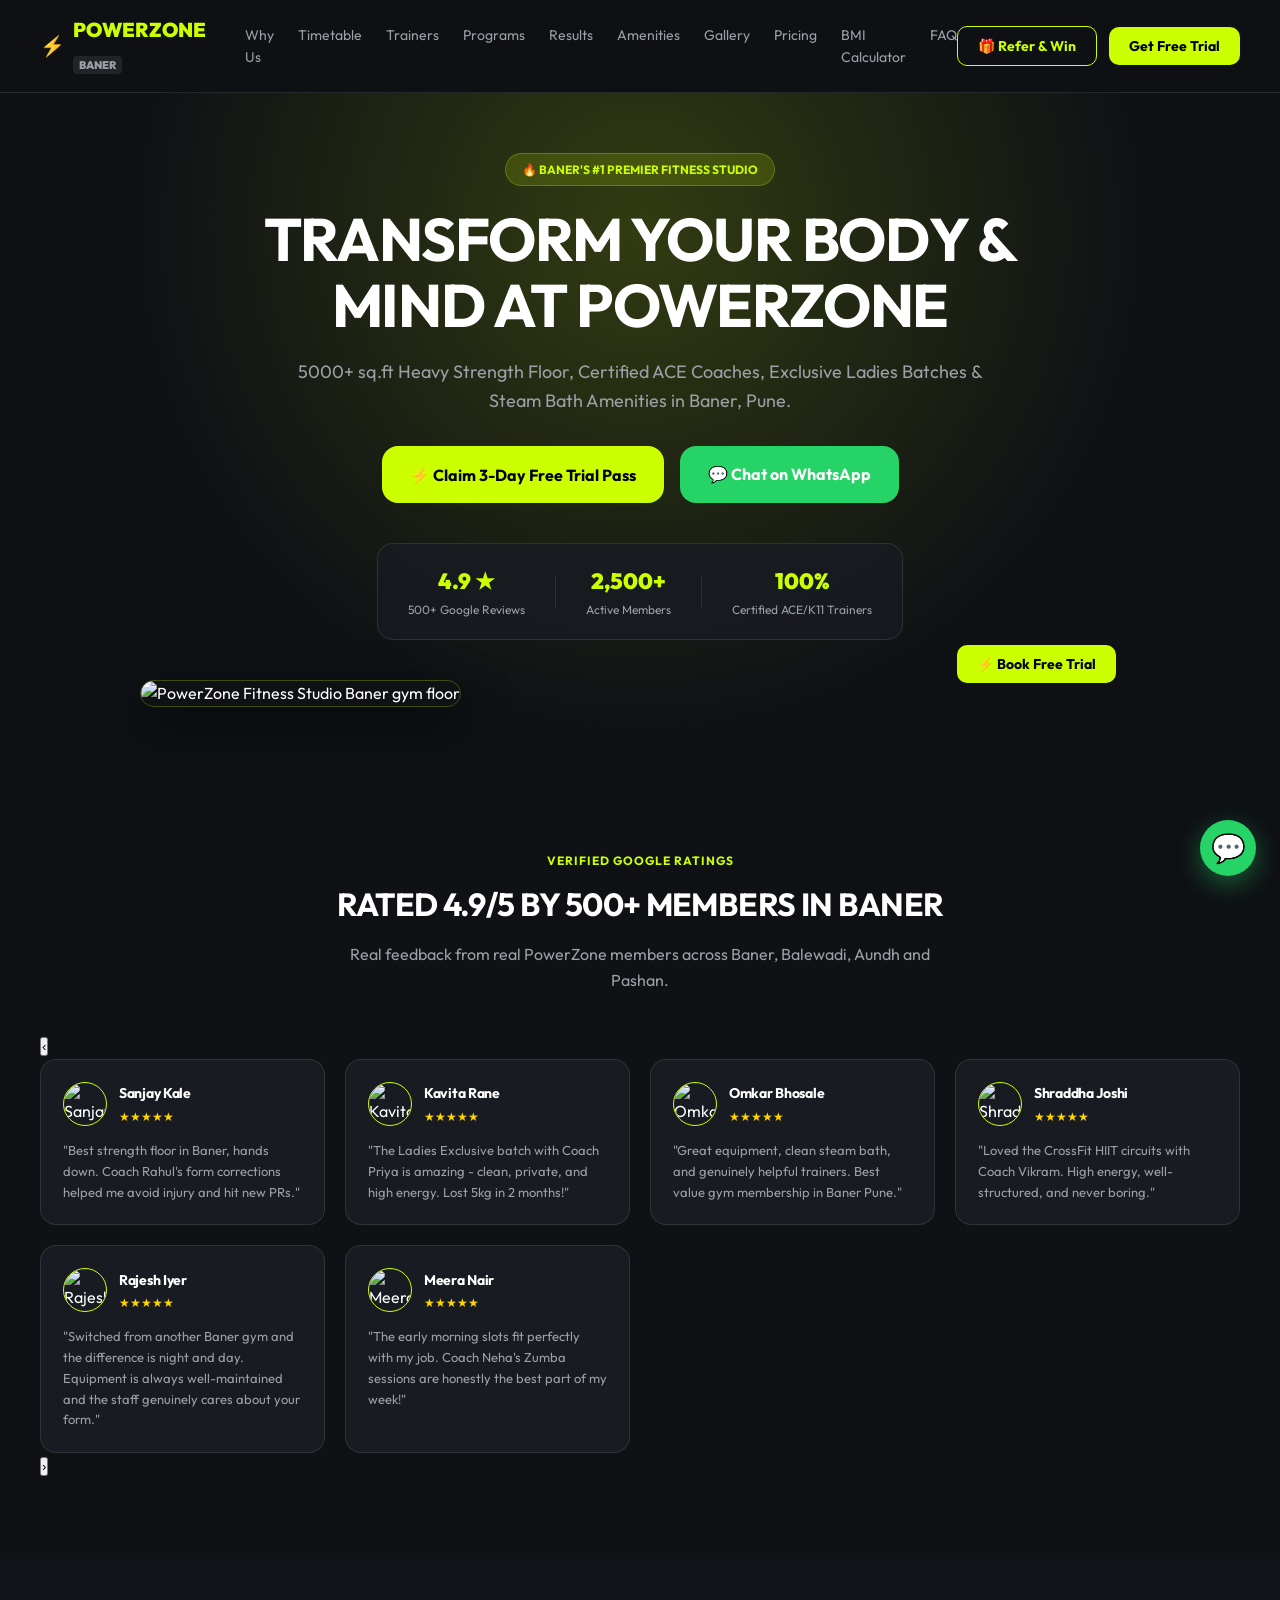
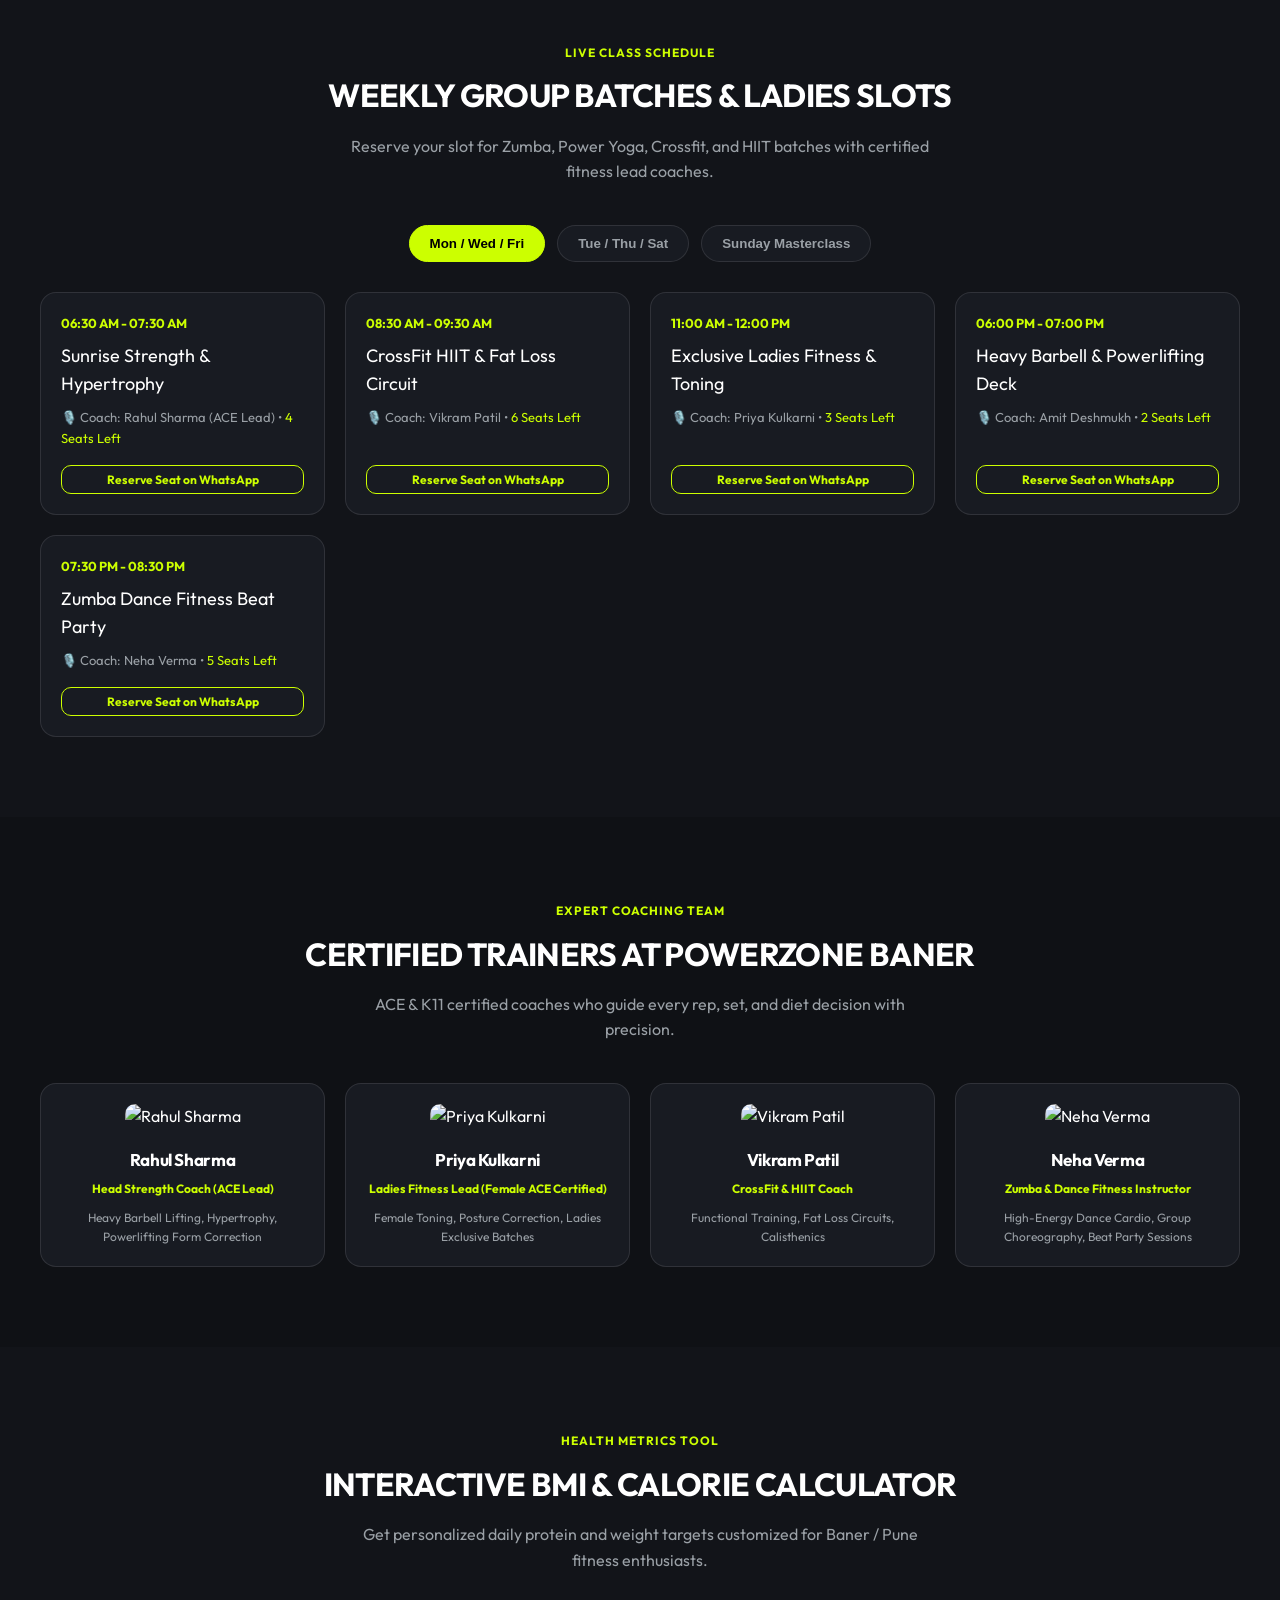
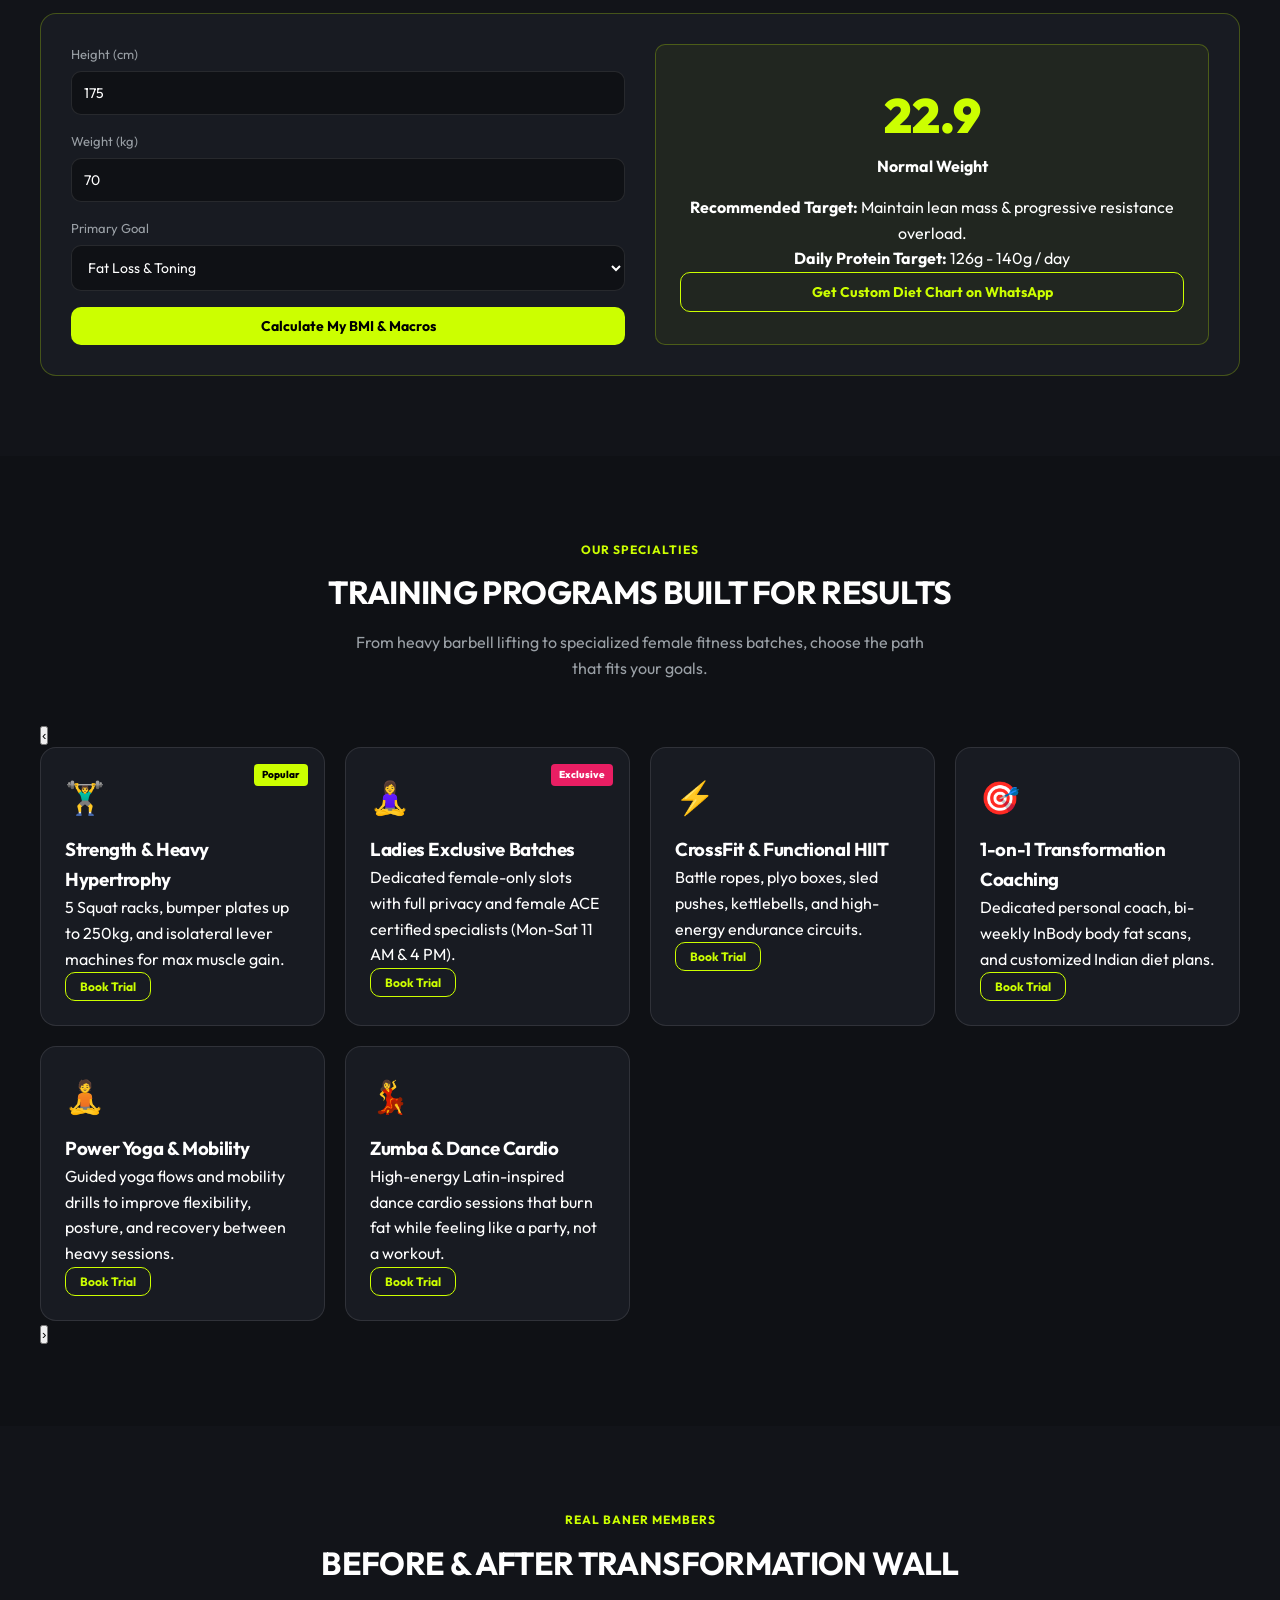
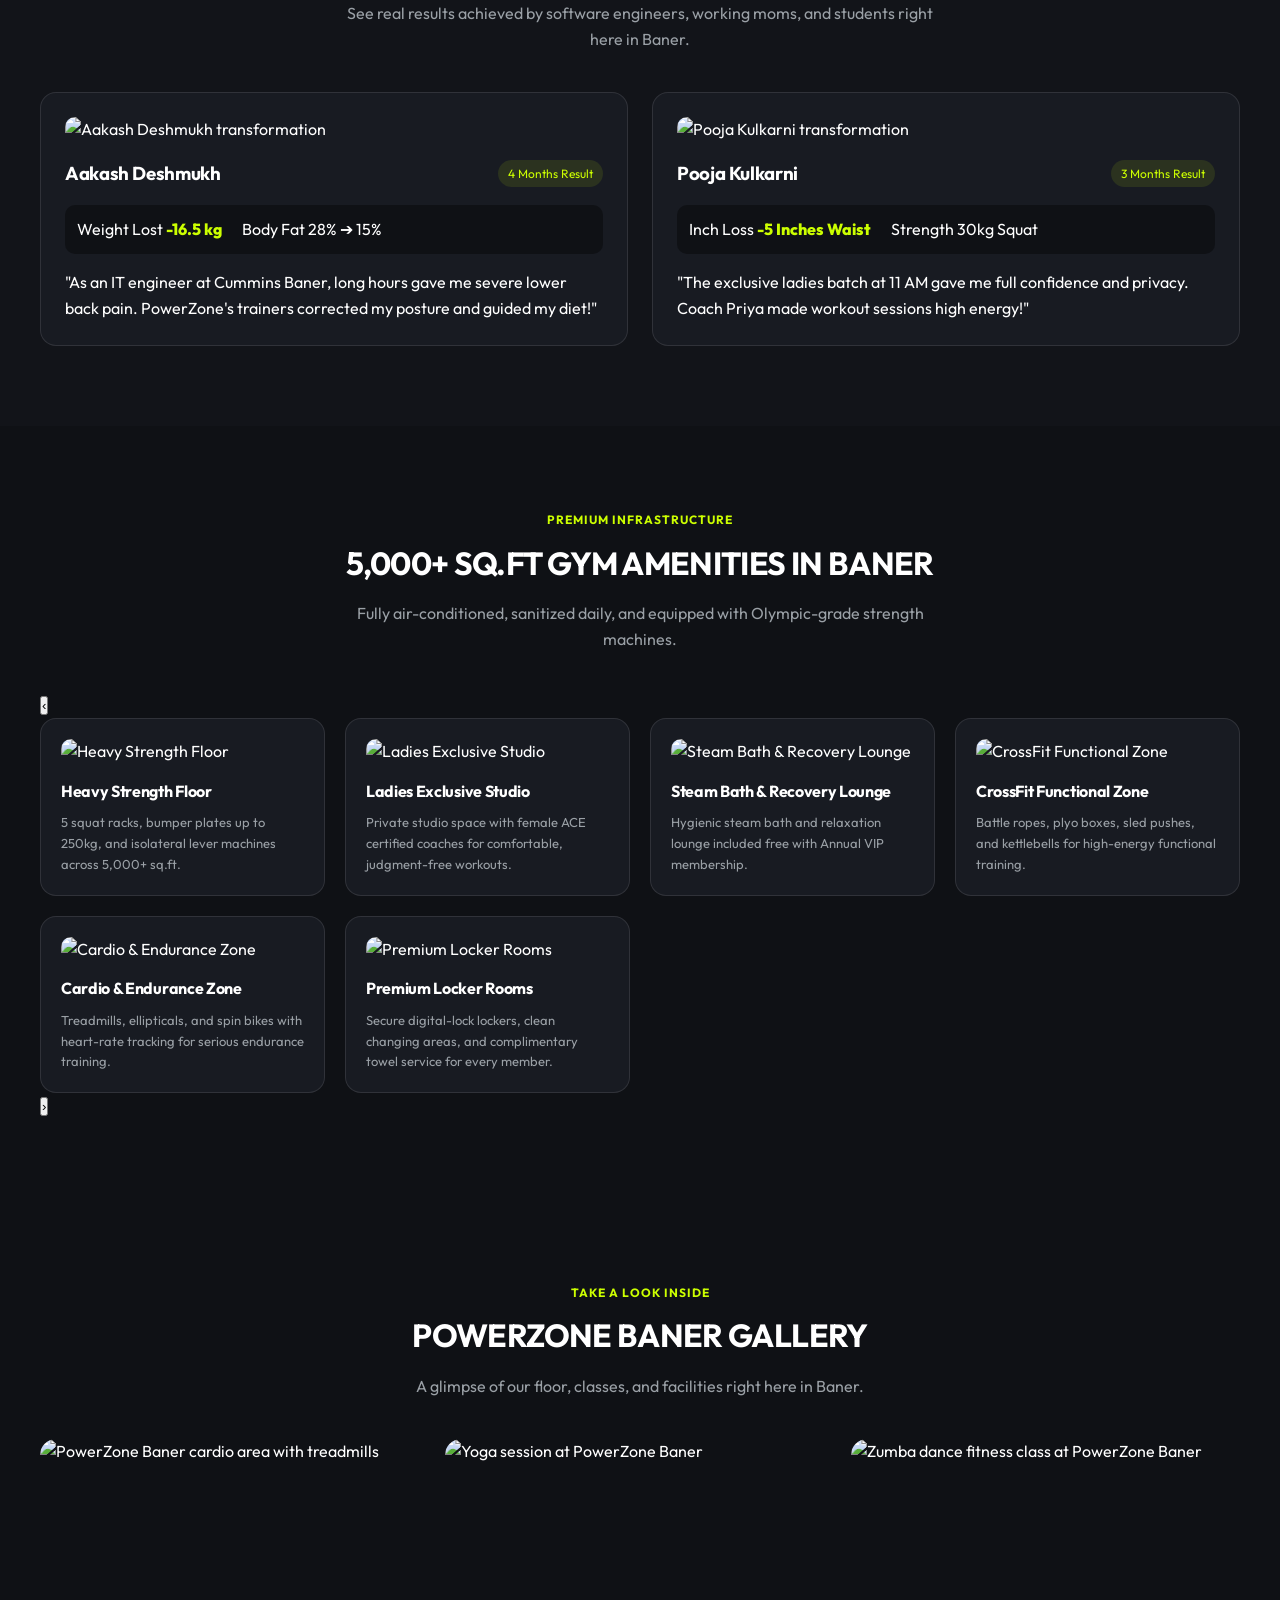
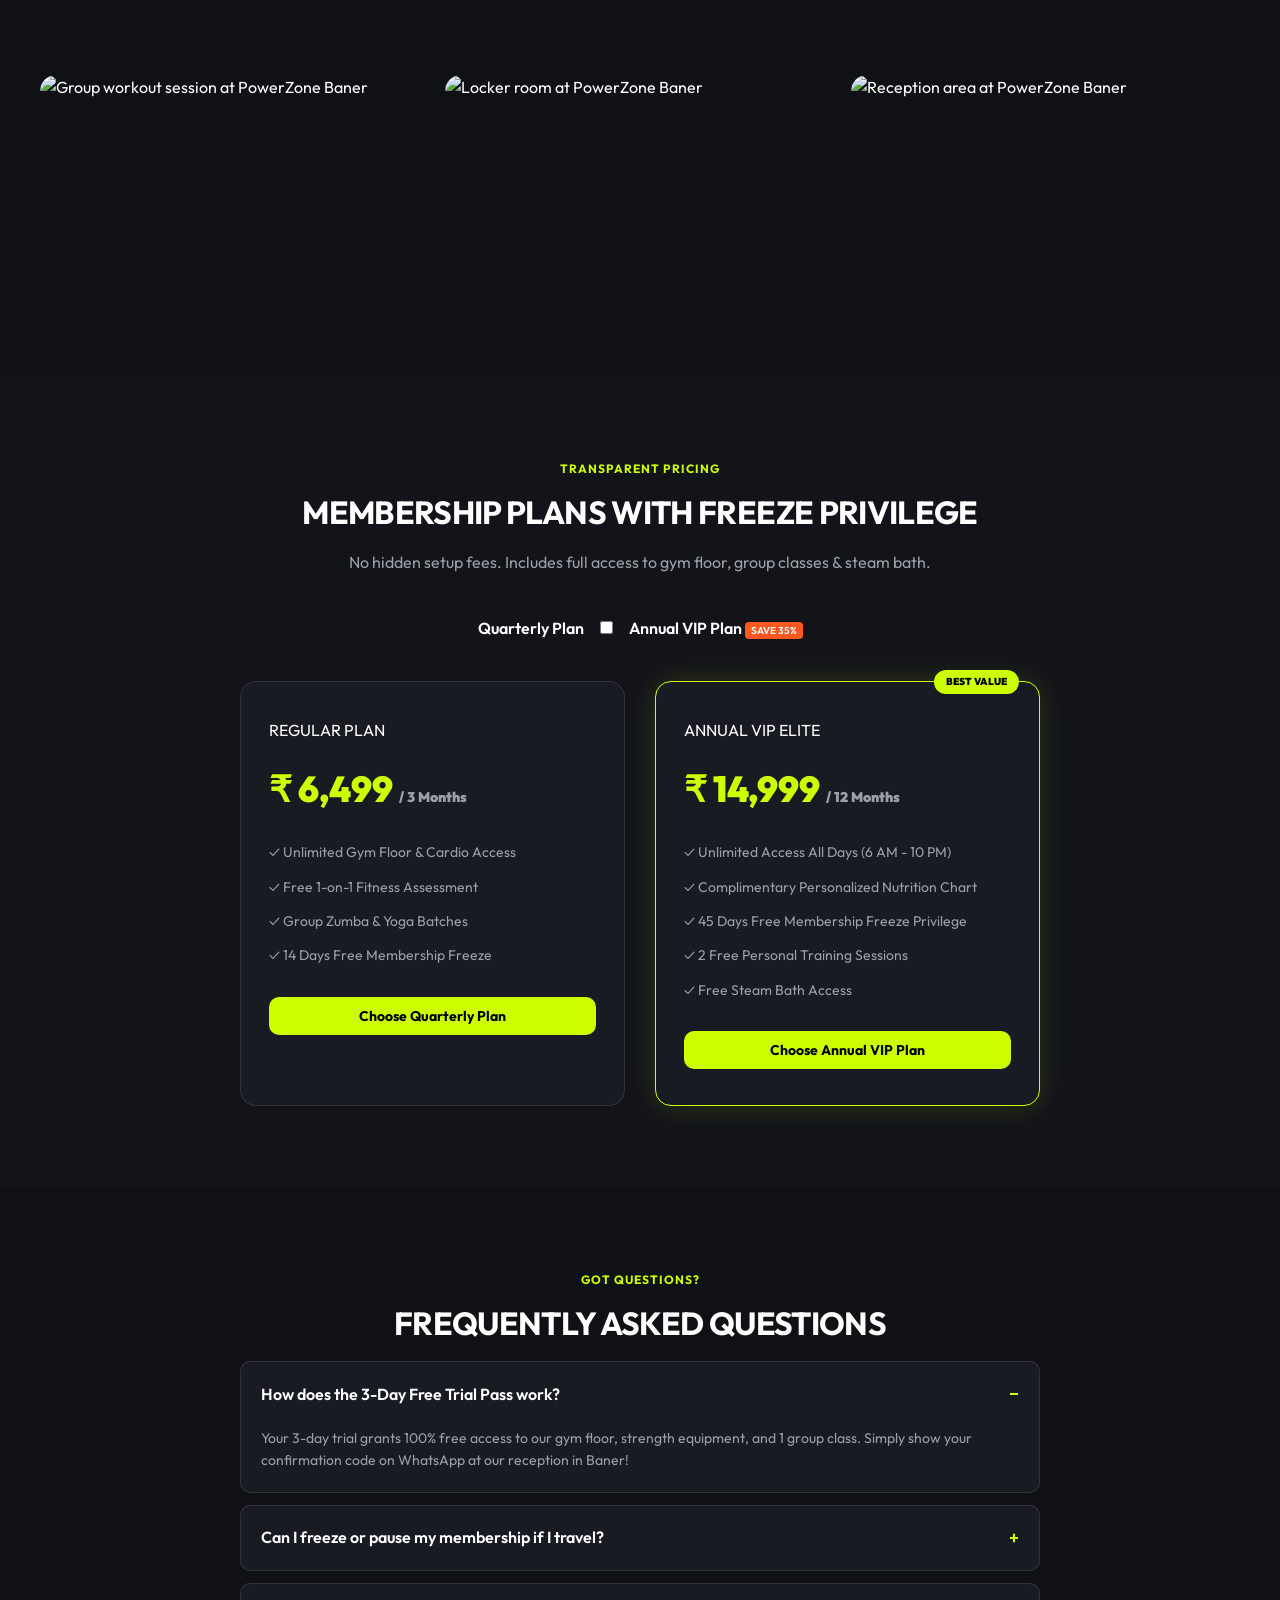
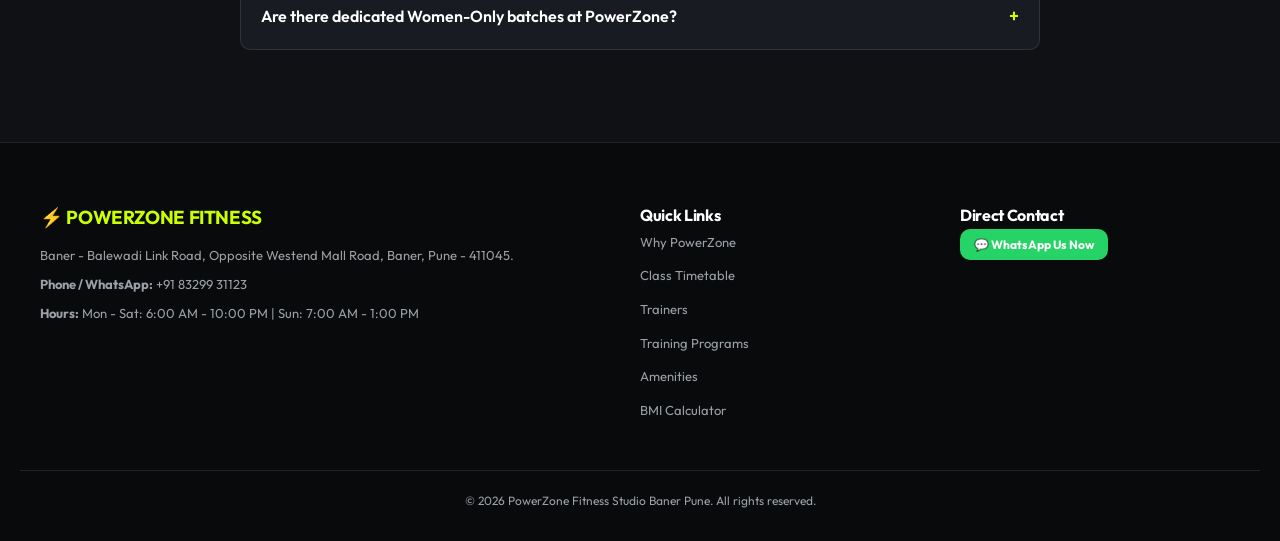
==== commit b2cff54e: "Implement slider for reviews and programs sections Refactored review and program sections to use sli" ====
--- a/index.html
+++ b/index.html
@@ -88,50 +88,76 @@
         <p>Real feedback from real PowerZone members across Baner, Balewadi, Aundh and Pashan.</p>
       </div>
 
-      <div class="reviews-grid">
-        <div class="review-card">
-          <div class="review-header">
-            <img src="images/reviewer-sanjay.webp" alt="Sanjay Kale" class="reviewer-avatar">
-            <div class="review-header-text">
-              <h4>Sanjay Kale</h4>
-              <div class="review-stars">★★★★★</div>
-            </div>
-          </div>
-          <p class="review-comment">"Best strength floor in Baner, hands down. Coach Rahul's form corrections helped me avoid injury and hit new PRs."</p>
-        </div>
-
-        <div class="review-card">
-          <div class="review-header">
-            <img src="images/reviewer-kavita.webp" alt="Kavita Rane" class="reviewer-avatar">
-            <div class="review-header-text">
-              <h4>Kavita Rane</h4>
-              <div class="review-stars">★★★★★</div>
-            </div>
-          </div>
-          <p class="review-comment">"The Ladies Exclusive batch with Coach Priya is amazing - clean, private, and high energy. Lost 5kg in 2 months!"</p>
-        </div>
-
-        <div class="review-card">
-          <div class="review-header">
-            <img src="images/reviewer-omkar.webp" alt="Omkar Bhosale" class="reviewer-avatar">
-            <div class="review-header-text">
-              <h4>Omkar Bhosale</h4>
-              <div class="review-stars">★★★★★</div>
-            </div>
-          </div>
-          <p class="review-comment">"Great equipment, clean steam bath, and genuinely helpful trainers. Best value gym membership in Baner Pune."</p>
-        </div>
-
-        <div class="review-card">
-          <div class="review-header">
-            <img src="images/reviewer-shraddha.webp" alt="Shraddha Joshi" class="reviewer-avatar">
-            <div class="review-header-text">
-              <h4>Shraddha Joshi</h4>
-              <div class="review-stars">★★★★★</div>
-            </div>
-          </div>
-          <p class="review-comment">"Loved the CrossFit HIIT circuits with Coach Vikram. High energy, well-structured, and never boring."</p>
-        </div>
+      <div class="slider-wrap">
+        <button type="button" class="slider-btn slider-btn-prev" id="reviewsPrev" aria-label="Previous reviews">‹</button>
+        <div class="slider-track reviews-grid" id="reviewsTrack">
+          <div class="review-card">
+            <div class="review-header">
+              <img src="images/reviewer-sanjay.webp" alt="Sanjay Kale" class="reviewer-avatar">
+              <div class="review-header-text">
+                <h4>Sanjay Kale</h4>
+                <div class="review-stars">★★★★★</div>
+              </div>
+            </div>
+            <p class="review-comment">"Best strength floor in Baner, hands down. Coach Rahul's form corrections helped me avoid injury and hit new PRs."</p>
+          </div>
+
+          <div class="review-card">
+            <div class="review-header">
+              <img src="images/reviewer-kavita.webp" alt="Kavita Rane" class="reviewer-avatar">
+              <div class="review-header-text">
+                <h4>Kavita Rane</h4>
+                <div class="review-stars">★★★★★</div>
+              </div>
+            </div>
+            <p class="review-comment">"The Ladies Exclusive batch with Coach Priya is amazing - clean, private, and high energy. Lost 5kg in 2 months!"</p>
+          </div>
+
+          <div class="review-card">
+            <div class="review-header">
+              <img src="images/reviewer-omkar.webp" alt="Omkar Bhosale" class="reviewer-avatar">
+              <div class="review-header-text">
+                <h4>Omkar Bhosale</h4>
+                <div class="review-stars">★★★★★</div>
+              </div>
+            </div>
+            <p class="review-comment">"Great equipment, clean steam bath, and genuinely helpful trainers. Best value gym membership in Baner Pune."</p>
+          </div>
+
+          <div class="review-card">
+            <div class="review-header">
+              <img src="images/reviewer-shraddha.webp" alt="Shraddha Joshi" class="reviewer-avatar">
+              <div class="review-header-text">
+                <h4>Shraddha Joshi</h4>
+                <div class="review-stars">★★★★★</div>
+              </div>
+            </div>
+            <p class="review-comment">"Loved the CrossFit HIIT circuits with Coach Vikram. High energy, well-structured, and never boring."</p>
+          </div>
+
+          <div class="review-card">
+            <div class="review-header">
+              <img src="images/reviewer-rajesh.webp" alt="Rajesh Iyer" class="reviewer-avatar">
+              <div class="review-header-text">
+                <h4>Rajesh Iyer</h4>
+                <div class="review-stars">★★★★★</div>
+              </div>
+            </div>
+            <p class="review-comment">"Switched from another Baner gym and the difference is night and day. Equipment is always well-maintained and the staff genuinely cares about your form."</p>
+          </div>
+
+          <div class="review-card">
+            <div class="review-header">
+              <img src="images/reviewer-meera.webp" alt="Meera Nair" class="reviewer-avatar">
+              <div class="review-header-text">
+                <h4>Meera Nair</h4>
+                <div class="review-stars">★★★★★</div>
+              </div>
+            </div>
+            <p class="review-comment">"The early morning slots fit perfectly with my job. Coach Neha's Zumba sessions are honestly the best part of my week!"</p>
+          </div>
+        </div>
+        <button type="button" class="slider-btn slider-btn-next" id="reviewsNext" aria-label="Next reviews">›</button>
       </div>
     </div>
   </section>
@@ -252,36 +278,54 @@
         <p>From heavy barbell lifting to specialized female fitness batches, choose the path that fits your goals.</p>
       </div>
 
-      <div class="programs-grid">
-        <div class="program-card">
-          <div class="program-badge">Popular</div>
-          <div class="program-icon">🏋️‍♂️</div>
-          <h3>Strength & Heavy Hypertrophy</h3>
-          <p>5 Squat racks, bumper plates up to 250kg, and isolateral lever machines for max muscle gain.</p>
-          <button type="button" class="btn btn-sm btn-outline btn-program-inquire" data-program="Strength Hypertrophy">Book Trial</button>
-        </div>
-
-        <div class="program-card">
-          <div class="program-badge ladies">Exclusive</div>
-          <div class="program-icon">🧘‍♀️</div>
-          <h3>Ladies Exclusive Batches</h3>
-          <p>Dedicated female-only slots with full privacy and female ACE certified specialists (Mon-Sat 11 AM & 4 PM).</p>
-          <button type="button" class="btn btn-sm btn-outline btn-program-inquire" data-program="Ladies Exclusive">Book Trial</button>
-        </div>
-
-        <div class="program-card">
-          <div class="program-icon">⚡</div>
-          <h3>CrossFit & Functional HIIT</h3>
-          <p>Battle ropes, plyo boxes, sled pushes, kettlebells, and high-energy endurance circuits.</p>
-          <button type="button" class="btn btn-sm btn-outline btn-program-inquire" data-program="Crossfit & HIIT">Book Trial</button>
-        </div>
-
-        <div class="program-card">
-          <div class="program-icon">🎯</div>
-          <h3>1-on-1 Transformation Coaching</h3>
-          <p>Dedicated personal coach, bi-weekly InBody body fat scans, and customized Indian diet plans.</p>
-          <button type="button" class="btn btn-sm btn-outline btn-program-inquire" data-program="Personal Training">Book Trial</button>
-        </div>
+      <div class="slider-wrap">
+        <button type="button" class="slider-btn slider-btn-prev" id="programsPrev" aria-label="Previous programs">‹</button>
+        <div class="slider-track programs-grid" id="programsTrack">
+          <div class="program-card">
+            <div class="program-badge">Popular</div>
+            <div class="program-icon">🏋️‍♂️</div>
+            <h3>Strength & Heavy Hypertrophy</h3>
+            <p>5 Squat racks, bumper plates up to 250kg, and isolateral lever machines for max muscle gain.</p>
+            <button type="button" class="btn btn-sm btn-outline btn-program-inquire" data-program="Strength Hypertrophy">Book Trial</button>
+          </div>
+
+          <div class="program-card">
+            <div class="program-badge ladies">Exclusive</div>
+            <div class="program-icon">🧘‍♀️</div>
+            <h3>Ladies Exclusive Batches</h3>
+            <p>Dedicated female-only slots with full privacy and female ACE certified specialists (Mon-Sat 11 AM & 4 PM).</p>
+            <button type="button" class="btn btn-sm btn-outline btn-program-inquire" data-program="Ladies Exclusive">Book Trial</button>
+          </div>
+
+          <div class="program-card">
+            <div class="program-icon">⚡</div>
+            <h3>CrossFit & Functional HIIT</h3>
+            <p>Battle ropes, plyo boxes, sled pushes, kettlebells, and high-energy endurance circuits.</p>
+            <button type="button" class="btn btn-sm btn-outline btn-program-inquire" data-program="Crossfit & HIIT">Book Trial</button>
+          </div>
+
+          <div class="program-card">
+            <div class="program-icon">🎯</div>
+            <h3>1-on-1 Transformation Coaching</h3>
+            <p>Dedicated personal coach, bi-weekly InBody body fat scans, and customized Indian diet plans.</p>
+            <button type="button" class="btn btn-sm btn-outline btn-program-inquire" data-program="Personal Training">Book Trial</button>
+          </div>
+
+          <div class="program-card">
+            <div class="program-icon">🧘</div>
+            <h3>Power Yoga & Mobility</h3>
+            <p>Guided yoga flows and mobility drills to improve flexibility, posture, and recovery between heavy sessions.</p>
+            <button type="button" class="btn btn-sm btn-outline btn-program-inquire" data-program="Yoga & Mobility">Book Trial</button>
+          </div>
+
+          <div class="program-card">
+            <div class="program-icon">💃</div>
+            <h3>Zumba & Dance Cardio</h3>
+            <p>High-energy Latin-inspired dance cardio sessions that burn fat while feeling like a party, not a workout.</p>
+            <button type="button" class="btn btn-sm btn-outline btn-program-inquire" data-program="Zumba & Dance Cardio">Book Trial</button>
+          </div>
+        </div>
+        <button type="button" class="slider-btn slider-btn-next" id="programsNext" aria-label="Next programs">›</button>
       </div>
     </div>
   </section>
@@ -346,30 +390,46 @@
         <p>Fully air-conditioned, sanitized daily, and equipped with Olympic-grade strength machines.</p>
       </div>
 
-      <div class="amenities-grid">
-        <div class="amenity-card">
-          <img src="images/amenity-strength-floor.webp" alt="Heavy Strength Floor" class="amenity-img">
-          <h3>Heavy Strength Floor</h3>
-          <p>5 squat racks, bumper plates up to 250kg, and isolateral lever machines across 5,000+ sq.ft.</p>
-        </div>
-
-        <div class="amenity-card">
-          <img src="images/amenity-ladies-studio.webp" alt="Ladies Exclusive Studio" class="amenity-img">
-          <h3>Ladies Exclusive Studio</h3>
-          <p>Private studio space with female ACE certified coaches for comfortable, judgment-free workouts.</p>
-        </div>
-
-        <div class="amenity-card">
-          <img src="images/amenity-steam-bath.webp" alt="Steam Bath & Recovery Lounge" class="amenity-img">
-          <h3>Steam Bath & Recovery Lounge</h3>
-          <p>Hygienic steam bath and relaxation lounge included free with Annual VIP membership.</p>
-        </div>
-
-        <div class="amenity-card">
-          <img src="images/amenity-crossfit-zone.webp" alt="CrossFit Functional Zone" class="amenity-img">
-          <h3>CrossFit Functional Zone</h3>
-          <p>Battle ropes, plyo boxes, sled pushes, and kettlebells for high-energy functional training.</p>
-        </div>
+      <div class="slider-wrap">
+        <button type="button" class="slider-btn slider-btn-prev" id="amenitiesPrev" aria-label="Previous amenities">‹</button>
+        <div class="slider-track amenities-grid" id="amenitiesTrack">
+          <div class="amenity-card">
+            <img src="images/amenity-strength-floor.webp" alt="Heavy Strength Floor" class="amenity-img">
+            <h3>Heavy Strength Floor</h3>
+            <p>5 squat racks, bumper plates up to 250kg, and isolateral lever machines across 5,000+ sq.ft.</p>
+          </div>
+
+          <div class="amenity-card">
+            <img src="images/amenity-ladies-studio.webp" alt="Ladies Exclusive Studio" class="amenity-img">
+            <h3>Ladies Exclusive Studio</h3>
+            <p>Private studio space with female ACE certified coaches for comfortable, judgment-free workouts.</p>
+          </div>
+
+          <div class="amenity-card">
+            <img src="images/amenity-steam-bath.webp" alt="Steam Bath & Recovery Lounge" class="amenity-img">
+            <h3>Steam Bath & Recovery Lounge</h3>
+            <p>Hygienic steam bath and relaxation lounge included free with Annual VIP membership.</p>
+          </div>
+
+          <div class="amenity-card">
+            <img src="images/amenity-crossfit-zone.webp" alt="CrossFit Functional Zone" class="amenity-img">
+            <h3>CrossFit Functional Zone</h3>
+            <p>Battle ropes, plyo boxes, sled pushes, and kettlebells for high-energy functional training.</p>
+          </div>
+
+          <div class="amenity-card">
+            <img src="images/amenity-cardio-zone.webp" alt="Cardio & Endurance Zone" class="amenity-img">
+            <h3>Cardio & Endurance Zone</h3>
+            <p>Treadmills, ellipticals, and spin bikes with heart-rate tracking for serious endurance training.</p>
+          </div>
+
+          <div class="amenity-card">
+            <img src="images/amenity-locker-rooms.webp" alt="Premium Locker Rooms" class="amenity-img">
+            <h3>Premium Locker Rooms</h3>
+            <p>Secure digital-lock lockers, clean changing areas, and complimentary towel service for every member.</p>
+          </div>
+        </div>
+        <button type="button" class="slider-btn slider-btn-next" id="amenitiesNext" aria-label="Next amenities">›</button>
       </div>
     </div>
   </section>
--- a/styles.css
+++ b/styles.css
@@ -1,1115 +1,967 @@
-/* POWERZONE FITNESS STUDIO BANER PUNE - MAIN STYLESHEET */
+/* ==========================================================================
+   POWERZONE FITNESS STUDIO - SEPARATE STYLESHEET (styles.css)
+   ========================================================================== */
 
 :root {
-    --bg-dark: #0B0F19;
-    --bg-card: #121929;
-    --bg-surface: #182238;
-    --neon-green: #00FF66;
-    --neon-green-hover: #00CC52;
-    --electric-blue: #00E5FF;
-    --text-white: #FFFFFF;
-    --text-muted: #A0AEC0;
-    --gold-star: #FFD700;
-    --border-color: rgba(255, 255, 255, 0.1);
-    --font-primary: 'Outfit', 'Montserrat', sans-serif;
-}
-
+  --bg-dark: #0F1115;
+  --bg-card: #181B22;
+  --bg-card-hover: #212530;
+  --primary: #CCFF00; /* Energetic Neon Green Accent */
+  --primary-hover: #b3e600;
+  --primary-dark: #88b300;
+  --secondary: #FF5722; /* High Energy Orange */
+  --whatsapp-color: #25D366;
+  --text-main: #FFFFFF;
+  --text-muted: #9AA0A6;
+  --border-color: rgba(204, 255, 0, 0.25);
+  --border-subtle: rgba(255, 255, 255, 0.1);
+  --font-family: 'Outfit', -apple-system, BlinkMacSystemFont, "Segoe UI", Roboto, sans-serif;
+  --radius-lg: 16px;
+  --radius-md: 10px;
+  --radius-sm: 6px;
+  --transition: all 0.25s ease-in-out;
+}
+
+/* Reset & Base Settings */
 * {
-    margin: 0;
-    padding: 0;
-    box-sizing: border-box;
+  margin: 0;
+  padding: 0;
+  box-sizing: border-box;
+}
+
+html {
+  scroll-behavior: smooth;
+  font-family: var(--font-family);
+  background-color: var(--bg-dark);
+  color: var(--text-main);
+  line-height: 1.6;
 }
 
 body {
-    background-color: var(--bg-dark);
-    color: var(--text-white);
-    font-family: var(--font-primary);
-    line-height: 1.6;
-    overflow-x: hidden;
-}
-
-/* UTILITIES */
-.text-neon { color: var(--neon-green); }
-.full-width { width: 100%; }
-.mt-10 { margin-top: 10px; }
-
-/* STICKY HEADER */
+  overflow-x: hidden;
+}
+
+/* Typography & Utilities */
+h1, h2, h3, h4 {
+  font-weight: 700;
+  letter-spacing: -0.02em;
+  color: var(--text-main);
+}
+
+a {
+  text-decoration: none;
+  color: inherit;
+}
+
+.text-center { text-align: center; }
+
+/* Buttons */
+.btn {
+  display: inline-flex;
+  align-items: center;
+  justify-content: center;
+  font-family: var(--font-family);
+  font-weight: 700;
+  padding: 10px 20px;
+  border-radius: var(--radius-md);
+  border: none;
+  cursor: pointer;
+  transition: var(--transition);
+  font-size: 14px;
+  white-space: nowrap;
+}
+
+.btn-primary {
+  background-color: var(--primary);
+  color: #000;
+}
+
+.btn-primary:hover {
+  background-color: var(--primary-hover);
+  transform: translateY(-2px);
+  box-shadow: 0 6px 20px rgba(204, 255, 0, 0.3);
+}
+
+.btn-outline {
+  background: transparent;
+  border: 1px solid var(--primary);
+  color: var(--primary);
+}
+
+.btn-outline:hover {
+  background: rgba(204, 255, 0, 0.1);
+}
+
+.btn-whatsapp {
+  background-color: var(--whatsapp-color);
+  color: #FFFFFF;
+}
+
+.btn-whatsapp:hover {
+  background-color: #1ebc57;
+  box-shadow: 0 6px 20px rgba(37, 211, 102, 0.3);
+}
+
+.btn-xl {
+  padding: 16px 28px;
+  font-size: 16px;
+  border-radius: var(--radius-lg);
+}
+
+.btn-sm {
+  padding: 6px 14px;
+  font-size: 12px;
+}
+
+.btn-block {
+  width: 100%;
+}
+
+/* Navigation Bar */
 .navbar {
-    position: sticky;
-    top: 0;
-    z-index: 1000;
-    background-color: rgba(11, 15, 25, 0.95);
-    backdrop-filter: blur(12px);
-    border-bottom: 1px solid var(--border-color);
-    padding: 12px 24px;
+  position: sticky;
+  top: 0;
+  z-index: 100;
+  background: rgba(15, 17, 21, 0.92);
+  backdrop-filter: blur(12px);
+  border-bottom: 1px solid var(--border-subtle);
+  padding: 14px 20px;
 }
 
 .nav-container {
-    max-width: 1200px;
-    margin: 0 auto;
-    display: flex;
-    align-items: center;
-    justify-content: space-between;
+  max-width: 1200px;
+  margin: 0 auto;
+  display: flex;
+  align-items: center;
+  justify-content: space-between;
 }
 
 .brand-logo {
-    display: flex;
-    align-items: center;
-    gap: 10px;
-    cursor: pointer;
-}
-
-.brand-pz {
-    background-color: var(--neon-green);
-    color: #000;
-    font-weight: 900;
-    font-size: 18px;
-    padding: 4px 8px;
-    border-radius: 6px;
-    letter-spacing: 1px;
-}
-
-.brand-text {
-    display: flex;
-    flex-direction: column;
-}
-
-.brand-title {
-    font-weight: 900;
-    font-size: 16px;
-    letter-spacing: 1px;
-    color: var(--text-white);
-}
-
-.brand-sub {
-    font-size: 9px;
-    color: var(--neon-green);
-    font-weight: 700;
-    letter-spacing: 1px;
+  display: flex;
+  align-items: center;
+  gap: 8px;
+  font-weight: 900;
+  font-size: 20px;
+  color: var(--primary);
+}
+
+.brand-logo small {
+  font-size: 11px;
+  color: var(--text-muted);
+  background: rgba(255, 255, 255, 0.08);
+  padding: 2px 6px;
+  border-radius: 4px;
 }
 
 .nav-links {
-    display: flex;
-    gap: 20px;
+  display: flex;
+  gap: 24px;
 }
 
 .nav-links a {
-    color: var(--text-muted);
-    text-decoration: none;
-    font-size: 13px;
-    font-weight: 600;
-    transition: color 0.3s ease;
+  font-size: 14px;
+  color: var(--text-muted);
+  transition: var(--transition);
 }
 
 .nav-links a:hover {
-    color: var(--neon-green);
+  color: var(--primary);
 }
 
 .nav-actions {
-    display: flex;
-    align-items: center;
-    gap: 12px;
-}
-
-.btn-phone {
-    color: var(--text-white);
-    text-decoration: none;
+  display: flex;
+  flex-wrap: nowrap;
+  align-items: center;
+  gap: 12px;
+}
+
+/* Hero Section */
+.hero-section {
+  position: relative;
+  display: flex;
+  flex-direction: column;
+  align-items: center;
+  justify-content: center;
+  padding: 60px 20px;
+  background: radial-gradient(circle at 50% 20%, rgba(204, 255, 0, 0.18), transparent 60%), var(--bg-dark);
+}
+
+.hero-content {
+  max-width: 900px;
+  text-align: center;
+  z-index: 2;
+}
+
+.hero-image-wrap {
+  position: relative;
+  width: 100%;
+  max-width: 1000px;
+  margin-top: 40px;
+}
+
+.hero-image {
+  width: 100%;
+  height: 420px;
+  object-fit: cover;
+  border-radius: var(--radius-lg);
+  border: 1px solid var(--border-color);
+  box-shadow: 0 20px 50px rgba(0, 0, 0, 0.6);
+}
+
+/* Right-aligned "Book Free Trial" CTA floating over the hero banner image */
+.hero-image-cta {
+  position: absolute;
+  bottom: 24px;
+  right: 24px;
+  z-index: 3;
+}
+
+@media (max-width: 768px) {
+  .hero-image {
+    height: 260px;
+  }
+
+  .hero-image-cta {
+    bottom: 14px;
+    right: 14px;
+    padding: 8px 16px;
     font-size: 12px;
-    font-weight: 700;
-    display: flex;
-    align-items: center;
-    gap: 6px;
-}
-
-.btn-trial {
-    background-color: var(--neon-green);
-    color: #000;
-    border: none;
-    padding: 8px 16px;
-    border-radius: 8px;
-    font-weight: 800;
+  }
+
+  .nav-actions {
+    gap: 8px;
+  }
+
+  .nav-actions .btn {
+    padding: 8px 12px;
     font-size: 12px;
-    cursor: pointer;
-    transition: transform 0.2s ease, background-color 0.2s ease;
-}
-
-.btn-trial:hover {
-    background-color: var(--neon-green-hover);
-    transform: translateY(-2px);
-}
-
-/* STORIES REELS STRIP */
-.stories-strip {
-    background-color: var(--bg-surface);
-    padding: 14px 20px;
-    border-bottom: 1px solid var(--border-color);
-}
-
-.stories-container {
-    max-width: 1200px;
-    margin: 0 auto;
-}
-
-.stories-header {
-    display: flex;
-    align-items: center;
-    gap: 8px;
-    margin-bottom: 10px;
-}
-
-.pulse-dot {
-    width: 8px;
-    height: 8px;
-    background-color: var(--neon-green);
-    border-radius: 50%;
-    box-shadow: 0 0 10px var(--neon-green);
-}
-
-.stories-title {
-    font-size: 11px;
-    font-weight: 800;
-    letter-spacing: 0.5px;
-    color: var(--text-white);
-}
-
-.stories-sub {
-    font-size: 10px;
-    color: var(--text-muted);
-    margin-left: auto;
-}
-
-.stories-row {
-    display: flex;
-    gap: 16px;
-    overflow-x: auto;
-    padding-bottom: 6px;
-}
-
-.stories-row::-webkit-scrollbar {
-    height: 4px;
-}
-
-.stories-row::-webkit-scrollbar-thumb {
-    background-color: rgba(255, 255, 255, 0.2);
-    border-radius: 4px;
-}
-
-.story-bubble {
-    display: flex;
-    flex-direction: column;
-    align-items: center;
-    gap: 6px;
-    cursor: pointer;
-    min-width: 70px;
-}
-
-.story-ring {
-    width: 64px;
-    height: 64px;
-    border-radius: 50%;
-    padding: 2px;
-    background: linear-gradient(135deg, var(--neon-green), var(--electric-blue));
-}
-
-.story-inner {
-    width: 100%;
-    height: 100%;
-    border-radius: 50%;
-    background-color: var(--bg-card);
-    display: flex;
-    flex-direction: column;
-    align-items: center;
-    justify-content: flex-end;
-    padding: 4px;
-    text-align: center;
-    position: relative;
-    overflow: hidden;
-}
-
-.story-inner img {
-    position: absolute;
-    top: 0;
-    left: 0;
-    width: 100%;
-    height: 100%;
-    object-fit: cover;
-    border-radius: 50%;
-    z-index: 1;
-}
-
-.story-tag {
-    position: relative;
-    z-index: 2;
-    font-size: 8px;
-    font-weight: 900;
-    color: var(--text-white);
-    background-color: rgba(0, 0, 0, 0.6);
-    padding: 2px 6px;
-    border-radius: 6px;
-    text-shadow: 0 1px 3px rgba(0, 0, 0, 0.8);
-}
-
-.story-label {
-    font-size: 10px;
-    color: var(--text-muted);
-    font-weight: 500;
-    white-space: nowrap;
-}
-
-/* HERO SECTION */
-.hero-section {
-    position: relative;
-    padding: 80px 20px;
-    background:
-        linear-gradient(180deg, rgba(11, 15, 25, 0.85) 0%, rgba(11, 15, 25, 1) 100%),
-        radial-gradient(circle at 50% 20%, rgba(0, 255, 102, 0.15) 0%, transparent 60%),
-        url('images/hero-banner.webp');
-    background-size: cover;
-    background-position: center;
-    background-repeat: no-repeat;
-    text-align: center;
-}
-
-.hero-content {
-    max-width: 900px;
-    margin: 0 auto;
+  }
 }
 
 .badge-tag {
-    display: inline-block;
-    background-color: rgba(0, 255, 102, 0.15);
-    color: var(--neon-green);
-    border: 1px solid var(--neon-green);
-    padding: 6px 14px;
-    border-radius: 20px;
-    font-size: 11px;
-    font-weight: 800;
-    margin-bottom: 20px;
-}
-
-.hero-heading {
-    font-size: 38px;
-    font-weight: 900;
-    line-height: 1.2;
-    margin-bottom: 16px;
+  display: inline-block;
+  background: rgba(204, 255, 0, 0.15);
+  color: var(--primary);
+  border: 1px solid var(--border-color);
+  padding: 6px 16px;
+  border-radius: 30px;
+  font-size: 12px;
+  font-weight: 700;
+  margin-bottom: 20px;
+}
+
+.hero-content h1 {
+  font-size: clamp(32px, 5vw, 60px);
+  line-height: 1.1;
+  margin-bottom: 20px;
+  text-transform: uppercase;
 }
 
 .hero-subtext {
-    font-size: 15px;
-    color: var(--text-muted);
-    max-width: 700px;
-    margin: 0 auto 30px auto;
+  font-size: 18px;
+  color: var(--text-muted);
+  max-width: 700px;
+  margin: 0 auto 30px auto;
 }
 
 .hero-cta-group {
-    display: flex;
-    gap: 16px;
-    justify-content: center;
-    flex-wrap: wrap;
-    margin-bottom: 40px;
-}
-
-.btn-primary-neon {
-    background-color: var(--neon-green);
-    color: #000;
-    border: none;
-    padding: 14px 28px;
-    border-radius: 10px;
-    font-weight: 800;
-    font-size: 14px;
-    cursor: pointer;
-    transition: transform 0.2s ease, background-color 0.2s ease;
-    display: inline-flex;
-    align-items: center;
-    justify-content: center;
-    gap: 8px;
-}
-
-.btn-primary-neon:hover {
-    background-color: var(--neon-green-hover);
-    transform: translateY(-2px);
-}
-
-.btn-secondary-outline {
-    background-color: transparent;
-    color: var(--text-white);
-    border: 1px solid rgba(255, 255, 255, 0.3);
-    padding: 14px 28px;
-    border-radius: 10px;
-    font-weight: 700;
-    font-size: 14px;
-    cursor: pointer;
-    transition: background-color 0.2s ease;
-    display: inline-flex;
-    align-items: center;
-    justify-content: center;
-    gap: 8px;
-}
-
-.btn-secondary-outline:hover {
-    background-color: rgba(255, 255, 255, 0.1);
-}
-
-.hero-stats-grid {
-    display: grid;
-    grid-template-columns: repeat(auto-fit, minmax(180px, 1fr));
-    gap: 16px;
-    margin-top: 30px;
-}
-
-.stat-card {
-    background-color: var(--bg-card);
-    border: 1px solid var(--border-color);
-    padding: 16px;
-    border-radius: 12px;
-    display: flex;
-    flex-direction: column;
-}
-
-.stat-num {
-    font-size: 24px;
-    font-weight: 900;
+  display: flex;
+  justify-content: center;
+  gap: 16px;
+  flex-wrap: wrap;
+  margin-bottom: 40px;
+}
+
+.hero-stats {
+  display: inline-flex;
+  justify-content: center;
+  align-items: center;
+  gap: 30px;
+  background: rgba(24, 27, 34, 0.8);
+  border: 1px solid var(--border-subtle);
+  padding: 20px 30px;
+  border-radius: var(--radius-lg);
+}
+
+.stat-item {
+  display: flex;
+  flex-direction: column;
+}
+
+.stat-number {
+  font-size: 22px;
+  font-weight: 900;
+  color: var(--primary);
 }
 
 .stat-label {
-    font-size: 11px;
-    color: var(--text-muted);
-}
-
-/* SECTION CONTAINERS & HEADERS */
+  font-size: 12px;
+  color: var(--text-muted);
+}
+
+.stat-divider {
+  width: 1px;
+  height: 30px;
+  background: var(--border-subtle);
+}
+
+/* Sections */
+.section {
+  padding: 80px 20px;
+}
+
+.section-dark {
+  background-color: #121419;
+}
+
 .section-container {
-    max-width: 1200px;
-    margin: 0 auto;
-    padding: 60px 20px;
-}
-
-.section-header {
-    text-align: center;
-    margin-bottom: 40px;
-}
-
-.section-tag {
-    color: var(--neon-green);
-    font-size: 11px;
-    font-weight: 800;
-    letter-spacing: 1px;
-    display: block;
-    margin-bottom: 6px;
+  max-width: 1200px;
+  margin: 0 auto;
+}
+
+.section-subtitle {
+  color: var(--primary);
+  font-size: 12px;
+  font-weight: 700;
+  letter-spacing: 1px;
 }
 
 .section-header h2 {
-    font-size: 28px;
-    font-weight: 900;
-    margin-bottom: 8px;
+  font-size: 32px;
+  margin: 6px 0 12px 0;
 }
 
 .section-header p {
-    color: var(--text-muted);
-    font-size: 13px;
-    max-width: 600px;
-    margin: 0 auto;
-}
-
-/* REVIEWS GRID */
+  color: var(--text-muted);
+  max-width: 600px;
+  margin: 0 auto 40px auto;
+}
+
+/* Google Reviews / Testimonials Section */
 .reviews-grid {
-    display: grid;
-    grid-template-columns: repeat(auto-fit, minmax(280px, 1fr));
-    gap: 20px;
+  display: grid;
+  grid-template-columns: repeat(auto-fit, minmax(260px, 1fr));
+  gap: 20px;
 }
 
 .review-card {
-    background-color: var(--bg-card);
-    border: 1px solid var(--border-color);
-    padding: 20px;
-    border-radius: 14px;
-}
-
-.rev-header {
-    display: flex;
-    align-items: center;
-    justify-content: space-between;
-    margin-bottom: 12px;
-}
-
-.rev-header-left {
-    display: flex;
-    align-items: center;
-    gap: 10px;
-}
-
-.rev-avatar {
-    width: 36px;
-    height: 36px;
-    border-radius: 50%;
-    object-fit: cover;
-    border: 1.5px solid var(--neon-green);
-    flex-shrink: 0;
-}
-
-.rev-stars {
-    color: var(--gold-star);
-    font-size: 12px;
-}
-
-.rev-badge {
-    background-color: rgba(0, 229, 255, 0.15);
-    color: var(--electric-blue);
-    font-size: 10px;
-    padding: 3px 8px;
-    border-radius: 6px;
-    font-weight: 700;
-}
-
-.rev-comment {
-    font-size: 12px;
-    color: #CBD5E1;
-    margin-bottom: 12px;
-}
-
-.rev-author {
-    font-weight: 700;
-    font-size: 12px;
-}
-
-/* TIMETABLE SECTION */
-.timetable-tabs {
-    display: flex;
-    gap: 10px;
-    justify-content: center;
-    flex-wrap: wrap;
-    margin-bottom: 30px;
+  background: var(--bg-card);
+  border: 1px solid var(--border-subtle);
+  border-radius: var(--radius-lg);
+  padding: 22px;
+}
+
+.review-header {
+  display: flex;
+  align-items: center;
+  gap: 12px;
+  margin-bottom: 14px;
+}
+
+.reviewer-avatar {
+  width: 44px;
+  height: 44px;
+  border-radius: 50%;
+  object-fit: cover;
+  border: 1.5px solid var(--primary);
+  flex-shrink: 0;
+}
+
+.review-header-text h4 {
+  font-size: 14px;
+  margin-bottom: 2px;
+}
+
+.review-stars {
+  color: #FFD700;
+  font-size: 12px;
+}
+
+.review-comment {
+  font-size: 13px;
+  color: var(--text-muted);
+}
+
+/* Trainers Section */
+.trainers-grid {
+  display: grid;
+  grid-template-columns: repeat(auto-fit, minmax(240px, 1fr));
+  gap: 20px;
+}
+
+.trainer-card {
+  background: var(--bg-card);
+  border: 1px solid var(--border-subtle);
+  border-radius: var(--radius-lg);
+  padding: 20px;
+  text-align: center;
+  transition: var(--transition);
+}
+
+.trainer-card:hover {
+  border-color: var(--primary);
+  transform: translateY(-4px);
+}
+
+.trainer-img {
+  width: 100%;
+  height: 220px;
+  object-fit: cover;
+  border-radius: var(--radius-md);
+  margin-bottom: 16px;
+}
+
+.trainer-card h3 {
+  font-size: 17px;
+  margin-bottom: 6px;
+}
+
+.trainer-role {
+  color: var(--primary);
+  font-size: 12px;
+  font-weight: 700;
+  margin-bottom: 10px;
+}
+
+.trainer-spec {
+  font-size: 12px;
+  color: var(--text-muted);
+}
+
+/* Class Timetable */
+.timetable-controls {
+  display: flex;
+  justify-content: center;
+  gap: 12px;
+  margin-bottom: 30px;
 }
 
 .tab-btn {
-    background-color: var(--bg-card);
-    color: var(--text-white);
-    border: 1px solid var(--border-color);
-    padding: 10px 20px;
-    border-radius: 8px;
-    font-weight: 700;
-    font-size: 12px;
-    cursor: pointer;
-    transition: all 0.2s ease;
-}
-
-.tab-btn.active, .tab-btn:hover {
-    background-color: var(--neon-green);
-    color: #000;
-    border-color: var(--neon-green);
-}
-
-.timetable-cards-grid {
-    display: grid;
-    grid-template-columns: repeat(auto-fit, minmax(260px, 1fr));
-    gap: 16px;
-}
-
-.time-card {
-    background-color: var(--bg-card);
-    border: 1px solid var(--border-color);
-    border-radius: 12px;
-    padding: 16px;
-    display: flex;
-    flex-direction: column;
-    gap: 8px;
+  background: var(--bg-card);
+  border: 1px solid var(--border-subtle);
+  color: var(--text-muted);
+  padding: 10px 20px;
+  border-radius: 30px;
+  cursor: pointer;
+  font-weight: 600;
+  transition: var(--transition);
+}
+
+.tab-btn.active {
+  background: var(--primary);
+  color: #000;
+  border-color: var(--primary);
+}
+
+.timetable-grid {
+  display: grid;
+  grid-template-columns: repeat(auto-fit, minmax(280px, 1fr));
+  gap: 20px;
+}
+
+.slot-card {
+  background: var(--bg-card);
+  border: 1px solid var(--border-subtle);
+  padding: 20px;
+  border-radius: var(--radius-lg);
+  display: flex;
+  flex-direction: column;
+  justify-content: space-between;
+}
+
+.slot-time {
+  font-size: 13px;
+  color: var(--primary);
+  font-weight: 700;
+}
+
+.slot-title {
+  font-size: 18px;
+  margin: 8px 0;
+}
+
+.slot-trainer {
+  font-size: 13px;
+  color: var(--text-muted);
+  margin-bottom: 16px;
+}
+
+/* BMI Calculator */
+.bmi-card {
+  background: var(--bg-card);
+  border: 1px solid var(--border-color);
+  border-radius: var(--radius-lg);
+  padding: 30px;
+  display: grid;
+  grid-template-columns: 1fr 1fr;
+  gap: 30px;
+}
+
+.form-group {
+  margin-bottom: 16px;
+  display: flex;
+  flex-direction: column;
+  gap: 6px;
+}
+
+.form-group label {
+  font-size: 13px;
+  color: var(--text-muted);
+}
+
+.form-group input, .form-group select {
+  background: var(--bg-dark);
+  border: 1px solid var(--border-subtle);
+  color: #fff;
+  padding: 12px;
+  border-radius: var(--radius-md);
+  font-family: var(--font-family);
+  font-size: 14px;
+}
+
+.bmi-result-panel {
+  background: rgba(204, 255, 0, 0.05);
+  border: 1px solid var(--border-color);
+  border-radius: var(--radius-md);
+  padding: 24px;
+  display: flex;
+  flex-direction: column;
+  align-items: center;
+  justify-content: center;
+  text-align: center;
+}
+
+.gauge-value {
+  font-size: 48px;
+  font-weight: 900;
+  color: var(--primary);
+}
+
+.gauge-status {
+  font-size: 16px;
+  font-weight: 700;
+  margin-bottom: 16px;
+}
+
+/* Programs Grid */
+.programs-grid {
+  display: grid;
+  grid-template-columns: repeat(auto-fit, minmax(260px, 1fr));
+  gap: 20px;
+}
+
+.program-card {
+  position: relative;
+  background: var(--bg-card);
+  border: 1px solid var(--border-subtle);
+  padding: 24px;
+  border-radius: var(--radius-lg);
+  transition: var(--transition);
+}
+
+.program-card:hover {
+  transform: translateY(-4px);
+  border-color: var(--primary);
+}
+
+.program-badge {
+  position: absolute;
+  top: 16px;
+  right: 16px;
+  background: var(--primary);
+  color: #000;
+  font-size: 10px;
+  font-weight: 800;
+  padding: 3px 8px;
+  border-radius: 4px;
+}
+
+.program-badge.ladies {
+  background: #E91E63;
+  color: #FFF;
+}
+
+.program-icon {
+  font-size: 32px;
+  margin-bottom: 12px;
+}
+
+/* Transformation Wall */
+.transformations-grid {
+  display: grid;
+  grid-template-columns: repeat(auto-fit, minmax(320px, 1fr));
+  gap: 24px;
+}
+
+.transformation-card {
+  background: var(--bg-card);
+  border: 1px solid var(--border-subtle);
+  border-radius: var(--radius-lg);
+  padding: 24px;
+}
+
+.transformation-photo {
+  width: 100%;
+  height: 200px;
+  object-fit: cover;
+  border-radius: var(--radius-md);
+  margin-bottom: 16px;
+}
+
+.transformation-header {
+  display: flex;
+  justify-content: space-between;
+  align-items: center;
+  margin-bottom: 16px;
 }
 
 .time-badge {
-    background-color: rgba(0, 255, 102, 0.15);
-    color: var(--neon-green);
-    font-size: 10px;
-    font-weight: 800;
-    padding: 4px 8px;
-    border-radius: 6px;
-    align-self: flex-start;
-}
-
-/* TRAINERS & TRANSFORMATIONS GRID */
-.trainers-grid, .transformations-grid, .amenities-grid {
-    display: grid;
-    grid-template-columns: repeat(auto-fit, minmax(280px, 1fr));
-    gap: 20px;
-}
-
-.card-item {
-    background-color: var(--bg-card);
-    border: 1px solid var(--border-color);
-    border-radius: 16px;
-    padding: 20px;
-}
-
-.card-title {
-    font-size: 18px;
-    font-weight: 800;
-    margin-bottom: 4px;
-}
-
-.card-sub {
-    color: var(--neon-green);
-    font-size: 12px;
-    font-weight: 700;
-    margin-bottom: 10px;
-}
-
-.trainer-img {
-    width: 100%;
-    height: 200px;
-    object-fit: cover;
-    border-radius: 12px;
-    margin-bottom: 14px;
-}
-
-.transformation-img {
-    width: 100%;
-    height: 180px;
-    object-fit: cover;
-    border-radius: 12px;
-    margin-bottom: 12px;
+  background: rgba(204, 255, 0, 0.1);
+  color: var(--primary);
+  font-size: 12px;
+  padding: 4px 10px;
+  border-radius: 20px;
+}
+
+.transformation-metrics {
+  display: flex;
+  gap: 20px;
+  margin-bottom: 16px;
+  padding: 12px;
+  background: var(--bg-dark);
+  border-radius: var(--radius-md);
+}
+
+.valueHighlight {
+  color: var(--primary);
+  font-weight: 800;
+}
+
+/* Amenities / Facility Showcase */
+.amenities-grid {
+  display: grid;
+  grid-template-columns: repeat(auto-fit, minmax(260px, 1fr));
+  gap: 20px;
+}
+
+.amenity-card {
+  background: var(--bg-card);
+  border: 1px solid var(--border-subtle);
+  border-radius: var(--radius-lg);
+  padding: 20px;
+  transition: var(--transition);
+}
+
+.amenity-card:hover {
+  border-color: var(--primary);
+  transform: translateY(-4px);
 }
 
 .amenity-img {
-    width: 100%;
-    height: 160px;
-    object-fit: cover;
-    border-radius: 12px;
-    margin-bottom: 10px;
-}
-
-/* MACRO PLANNER */
-.macro-planner-card {
-    background-color: var(--bg-card);
-    border: 1px solid var(--border-color);
-    border-radius: 20px;
-    padding: 24px;
-}
-
-.macro-inputs-grid {
-    display: grid;
-    grid-template-columns: repeat(auto-fit, minmax(180px, 1fr));
-    gap: 16px;
-    margin-bottom: 24px;
-}
-
-.input-group label {
-    display: block;
-    font-size: 11px;
-    font-weight: 700;
-    color: var(--text-muted);
-    margin-bottom: 6px;
-}
-
-.input-group input {
-    width: 100%;
-    background-color: var(--bg-dark);
-    border: 1px solid var(--border-color);
-    padding: 10px 14px;
-    border-radius: 8px;
-    color: var(--text-white);
-    font-size: 14px;
-}
-
-.toggle-switch {
-    display: flex;
-    background-color: var(--bg-dark);
-    padding: 3px;
-    border-radius: 8px;
-}
-
-.toggle-btn {
-    flex: 1;
-    background: none;
-    border: none;
-    color: var(--text-white);
-    padding: 8px;
-    font-size: 11px;
-    font-weight: 700;
-    border-radius: 6px;
-    cursor: pointer;
-}
-
-.toggle-btn.active {
-    background-color: var(--neon-green);
-    color: #000;
-}
-
-.macro-results-card {
-    background-color: var(--bg-surface);
-    border: 1px solid var(--neon-green);
-    border-radius: 16px;
-    padding: 20px;
-}
-
-.macro-result-header {
-    display: flex;
-    justify-content: space-between;
-    align-items: center;
-    margin-bottom: 20px;
-}
-
-.res-val-large {
-    font-size: 32px;
-    font-weight: 900;
-}
-
-.res-badge {
-    background-color: rgba(0, 255, 102, 0.2);
-    color: var(--neon-green);
-    padding: 4px 10px;
-    border-radius: 12px;
-    font-size: 11px;
-    font-weight: 800;
-}
-
-.res-badge.badge-warn {
-    background-color: rgba(255, 204, 0, 0.2);
-    color: #FFCC00;
-}
-
-.res-badge.badge-danger {
-    background-color: rgba(255, 51, 102, 0.2);
-    color: #FF3366;
-}
-
-.target-chip {
-    background-color: var(--neon-green);
-    color: #000;
-    padding: 4px 12px;
-    border-radius: 20px;
-    font-size: 11px;
-    font-weight: 800;
-}
-
-.macro-grid {
-    display: grid;
-    grid-template-columns: repeat(4, 1fr);
-    gap: 10px;
-    margin-bottom: 20px;
-}
-
-@media (max-width: 600px) {
-    .macro-grid {
-        grid-template-columns: repeat(2, 1fr);
-    }
-}
-
-.macro-box {
-    background-color: rgba(255, 255, 255, 0.05);
-    padding: 12px;
-    border-radius: 10px;
-    text-align: center;
-}
-
-.m-title { font-size: 10px; color: var(--text-muted); display: block; }
-.m-val { font-size: 16px; font-weight: 900; display: block; margin: 4px 0; }
-.m-sub { font-size: 9px; color: var(--neon-green); }
-
-/* CALCULATOR SECTION */
-.billing-toggle-container {
-    display: flex;
-    justify-content: center;
-    gap: 12px;
-    margin-bottom: 30px;
-}
-
-.billing-btn {
-    background-color: var(--bg-card);
-    color: var(--text-white);
-    border: 1px solid var(--border-color);
-    padding: 12px 24px;
-    border-radius: 10px;
-    font-weight: 800;
-    font-size: 13px;
-    cursor: pointer;
-}
-
-.billing-btn.active {
-    background-color: var(--neon-green);
-    color: #000;
-}
-
-.save-badge {
-    background-color: #FF3366;
-    color: #FFF;
-    font-size: 9px;
-    padding: 2px 6px;
-    border-radius: 4px;
-    margin-left: 6px;
-}
-
-.calculator-card {
-    background-color: var(--bg-card);
-    border: 1px solid var(--border-color);
-    border-radius: 20px;
-    padding: 24px;
-}
-
-.calc-step {
-    margin-bottom: 24px;
-}
-
-.step-label {
-    font-size: 13px;
-    font-weight: 800;
-    color: var(--neon-green);
-    margin-bottom: 12px;
-    display: block;
-}
-
-.category-grid, .duration-grid, .addons-grid {
-    display: grid;
-    grid-template-columns: repeat(auto-fit, minmax(200px, 1fr));
-    gap: 12px;
-}
-
-.select-card {
-    background-color: var(--bg-dark);
-    border: 1px solid var(--border-color);
-    padding: 14px;
-    border-radius: 10px;
-    cursor: pointer;
-    transition: all 0.2s ease;
-}
-
-.select-card.selected {
-    border-color: var(--neon-green);
-    background-color: rgba(0, 255, 102, 0.08);
-}
-
-.calc-summary-card {
-    background-color: var(--bg-surface);
-    border: 1.5px solid var(--neon-green);
-    border-radius: 16px;
-    padding: 20px;
-}
-
-.summary-row {
-    display: flex;
-    justify-content: space-between;
-    font-size: 13px;
-    margin-bottom: 10px;
-}
-
-.divider {
-    border: none;
-    border-top: 1px dashed var(--border-color);
-    margin: 12px 0;
-}
-
-.total-row {
-    font-size: 16px;
-    font-weight: 800;
-}
-
-.total-price {
-    font-size: 24px;
-    font-weight: 900;
-}
-
-/* REFERRAL & FAQ */
-.referral-banner {
-    background: linear-gradient(135deg, #182238, #0B0F19);
-    border: 1px solid var(--neon-green);
-    border-radius: 16px;
-    padding: 24px;
-    display: flex;
-    justify-content: space-between;
-    align-items: center;
-    gap: 20px;
-    flex-wrap: wrap;
-}
-
-.ref-badge {
-    background-color: var(--neon-green);
-    color: #000;
-    padding: 4px 10px;
-    border-radius: 12px;
-    font-size: 10px;
-    font-weight: 800;
-}
-
-.faq-accordion {
-    display: flex;
-    flex-direction: column;
-    gap: 12px;
+  width: 100%;
+  height: 160px;
+  object-fit: cover;
+  border-radius: var(--radius-md);
+  margin-bottom: 14px;
+}
+
+.amenity-card h3 {
+  font-size: 16px;
+  margin-bottom: 8px;
+}
+
+.amenity-card p {
+  font-size: 13px;
+  color: var(--text-muted);
+}
+
+/* Gallery Section */
+.gallery-grid {
+  display: grid;
+  grid-template-columns: repeat(3, 1fr);
+  gap: 16px;
+}
+
+.gallery-item {
+  border-radius: var(--radius-lg);
+  overflow: hidden;
+  height: 220px;
+}
+
+.gallery-img {
+  width: 100%;
+  height: 100%;
+  object-fit: cover;
+  transition: transform 0.4s ease;
+}
+
+.gallery-item:hover .gallery-img {
+  transform: scale(1.08);
+}
+
+@media (max-width: 768px) {
+  .gallery-grid {
+    grid-template-columns: repeat(2, 1fr);
+  }
+}
+
+@media (max-width: 480px) {
+  .gallery-grid {
+    grid-template-columns: 1fr;
+  }
+}
+
+/* Pricing Toggle */
+.pricing-toggle-container {
+  display: flex;
+  justify-content: center;
+  align-items: center;
+  gap: 16px;
+  margin-bottom: 40px;
+  font-weight: 600;
+}
+
+.save-tag {
+  background: var(--secondary);
+  color: #fff;
+  padding: 2px 6px;
+  border-radius: 4px;
+  font-size: 10px;
+}
+
+.pricing-cards {
+  display: grid;
+  grid-template-columns: repeat(auto-fit, minmax(300px, 1fr));
+  gap: 30px;
+  max-width: 800px;
+  margin: 0 auto;
+}
+
+.pricing-card {
+  background: var(--bg-card);
+  border: 1px solid var(--border-subtle);
+  border-radius: var(--radius-lg);
+  padding: 36px 28px;
+  position: relative;
+}
+
+.pricing-card.featured {
+  border-color: var(--primary);
+  box-shadow: 0 0 30px rgba(204, 255, 0, 0.15);
+}
+
+.popular-ribbon {
+  position: absolute;
+  top: -12px;
+  right: 20px;
+  background: var(--primary);
+  color: #000;
+  font-size: 10px;
+  font-weight: 900;
+  padding: 4px 12px;
+  border-radius: 12px;
+}
+
+.price {
+  font-size: 36px;
+  font-weight: 900;
+  color: var(--primary);
+  margin: 16px 0 24px 0;
+}
+
+.price span {
+  font-size: 14px;
+  color: var(--text-muted);
+}
+
+.plan-features {
+  list-style: none;
+  margin-bottom: 30px;
+}
+
+.plan-features li {
+  margin-bottom: 12px;
+  color: var(--text-muted);
+  font-size: 14px;
+}
+
+/* FAQ List */
+.faq-list {
+  max-width: 800px;
+  margin: 0 auto;
 }
 
 .faq-item {
-    background-color: var(--bg-card);
-    border: 1px solid var(--border-color);
-    border-radius: 12px;
-    padding: 16px;
-    cursor: pointer;
-}
-
-.faq-q {
-    font-weight: 800;
-    font-size: 14px;
-    display: flex;
-    justify-content: space-between;
-}
-
-.faq-a {
-    font-size: 13px;
-    color: var(--text-muted);
-    margin-top: 10px;
-    display: none;
-}
-
-.faq-item.open .faq-a {
-    display: block;
-}
-
-/* FOOTER */
-.footer-section {
-    background-color: #070A12;
-    border-top: 1px solid var(--border-color);
-    padding-top: 40px;
-}
-
-.footer-grid {
-    display: grid;
-    grid-template-columns: repeat(auto-fit, minmax(250px, 1fr));
-    gap: 30px;
-    margin-bottom: 30px;
-}
-
-.footer-brand p {
-    font-size: 12px;
-    color: var(--text-muted);
-    margin: 12px 0;
-}
-
-.social-links {
-    display: flex;
-    gap: 12px;
-}
-
-.social-links a {
-    color: var(--text-white);
-    font-size: 18px;
-}
-
-.footer-col h4 {
-    font-size: 15px;
-    margin-bottom: 12px;
+  background: var(--bg-card);
+  border: 1px solid var(--border-subtle);
+  border-radius: var(--radius-md);
+  margin-bottom: 12px;
+  overflow: hidden;
+}
+
+.faq-question {
+  padding: 18px 20px;
+  display: flex;
+  justify-content: space-between;
+  align-items: center;
+  cursor: pointer;
+  font-weight: 600;
+}
+
+/* FAQ icon now driven purely by CSS based on .open state, so it always
+   reflects the currently active item instead of staying stuck on the
+   character that was hardcoded in the HTML. */
+.faq-icon::before {
+  content: '+';
+  font-size: 18px;
+  color: var(--primary);
+}
+
+.faq-item.open .faq-icon::before {
+  content: '−';
+}
+
+.faq-answer {
+  padding: 0 20px 20px 20px;
+  color: var(--text-muted);
+  font-size: 14px;
+  display: none;
+}
+
+.faq-item.open .faq-answer {
+  display: block;
+}
+
+/* Footer */
+.footer {
+  background: #090A0C;
+  border-top: 1px solid var(--border-subtle);
+  padding: 60px 20px 30px 20px;
+}
+
+.footer-container {
+  max-width: 1200px;
+  margin: 0 auto;
+  display: grid;
+  grid-template-columns: 2fr 1fr 1fr;
+  gap: 40px;
+  margin-bottom: 40px;
+}
+
+.footer-col h3 {
+  color: var(--primary);
+  margin-bottom: 12px;
 }
 
 .footer-col p {
-    font-size: 12px;
-    color: var(--text-muted);
-    margin-bottom: 8px;
+  color: var(--text-muted);
+  font-size: 13px;
+  margin-bottom: 8px;
+}
+
+.footer-col ul {
+  list-style: none;
+}
+
+.footer-col ul li {
+  margin-bottom: 8px;
+}
+
+.footer-col ul li a {
+  color: var(--text-muted);
+  font-size: 13px;
 }
 
 .footer-bottom {
-    border-top: 1px solid var(--border-color);
-    padding: 20px 0;
-    text-align: center;
-    font-size: 11px;
-    color: var(--text-muted);
-}
-
-/* FLOATING WHATSAPP FAB */
-.floating-whatsapp-container {
-    position: fixed;
-    bottom: 24px;
-    right: 24px;
-    z-index: 2000;
-}
-
-.whatsapp-fab {
-    width: 56px;
-    height: 56px;
-    border-radius: 50%;
-    background-color: #25D366;
-    color: #FFF;
-    border: none;
-    font-size: 28px;
-    cursor: pointer;
-    box-shadow: 0 4px 15px rgba(37, 211, 102, 0.4);
-    display: flex;
-    align-items: center;
-    justify-content: center;
-}
-
-.whatsapp-popover {
-    position: absolute;
-    bottom: 70px;
-    right: 0;
-    width: 280px;
-    background-color: var(--bg-card);
-    border: 1px solid #25D366;
-    border-radius: 16px;
-    padding: 16px;
-    display: none;
-    box-shadow: 0 10px 25px rgba(0, 0, 0, 0.5);
-}
-
-.whatsapp-popover.active {
-    display: block;
-}
-
-.popover-header {
-    display: flex;
-    justify-content: space-between;
-    align-items: center;
-    margin-bottom: 10px;
-}
-
-.online-indicator {
-    display: flex;
-    align-items: center;
-    gap: 6px;
-    font-size: 11px;
-}
-
-.dot {
-    width: 8px;
-    height: 8px;
-    background-color: #25D366;
-    border-radius: 50%;
-}
-
-.popover-close {
-    background: none;
-    border: none;
-    color: var(--text-muted);
-    font-size: 18px;
-    cursor: pointer;
-}
-
-.popover-sub {
-    font-size: 11px;
-    color: var(--text-muted);
-    margin-bottom: 10px;
-}
-
-.popover-options {
-    display: flex;
-    flex-direction: column;
-    gap: 8px;
-}
-
-.pop-opt {
-    background-color: var(--bg-dark);
-    padding: 8px 12px;
-    border-radius: 8px;
-    font-size: 11px;
-    font-weight: 700;
-    display: flex;
-    justify-content: space-between;
-    align-items: center;
-    cursor: pointer;
-}
-
-.pop-opt:hover {
-    background-color: rgba(37, 211, 102, 0.15);
-    color: #25D366;
-}
-
-/* MODALS */
-.modal-overlay {
-    position: fixed;
-    top: 0;
-    left: 0;
-    width: 100vw;
-    height: 100vh;
-    background-color: rgba(0, 0, 0, 0.8);
-    backdrop-filter: blur(8px);
-    z-index: 3000;
-    display: none;
-    align-items: center;
-    justify-content: center;
-    padding: 20px;
-}
-
-.modal-overlay.active {
-    display: flex;
-}
-
-.modal-card {
-    background-color: var(--bg-card);
-    border: 1px solid var(--border-color);
-    border-radius: 20px;
-    max-width: 480px;
-    width: 100%;
-    padding: 24px;
-}
-
-.modal-header {
-    display: flex;
-    justify-content: space-between;
-    align-items: center;
-    margin-bottom: 16px;
-}
-
-.modal-header h3 {
-    font-size: 18px;
-    font-weight: 800;
+  text-align: center;
+  border-top: 1px solid var(--border-subtle);
+  padding-top: 20px;
+  font-size: 12px;
+  color: var(--text-muted);
+}
+
+/* Floating WhatsApp Button */
+.floating-whatsapp {
+  position: fixed;
+  bottom: 24px;
+  right: 24px;
+  width: 56px;
+  height: 56px;
+  background-color: var(--whatsapp-color);
+  color: #fff;
+  border-radius: 50%;
+  display: flex;
+  align-items: center;
+  justify-content: center;
+  font-size: 28px;
+  box-shadow: 0 8px 24px rgba(37, 211, 102, 0.4);
+  z-index: 1000;
+  transition: var(--transition);
+}
+
+.floating-whatsapp:hover {
+  transform: scale(1.1);
+}
+
+/* Modals */
+.modal {
+  display: none;
+  position: fixed;
+  top: 0;
+  left: 0;
+  width: 100%;
+  height: 100%;
+  background: rgba(0, 0, 0, 0.8);
+  backdrop-filter: blur(8px);
+  z-index: 2000;
+  align-items: center;
+  justify-content: center;
+}
+
+.modal.active {
+  display: flex;
+}
+
+.modal-content {
+  background: var(--bg-card);
+  border: 1px solid var(--border-color);
+  border-radius: var(--radius-lg);
+  padding: 30px;
+  width: 90%;
+  max-width: 480px;
+  position: relative;
 }
 
 .modal-close {
-    background: none;
-    border: none;
-    color: var(--text-muted);
-    font-size: 24px;
-    cursor: pointer;
-}
-
-.modal-desc {
-    font-size: 12px;
-    color: var(--text-muted);
-    margin-bottom: 16px;
-}
-
-.form-group {
-    margin-bottom: 14px;
-}
-
-.form-group label {
-    display: block;
-    font-size: 11px;
-    font-weight: 700;
-    color: var(--text-muted);
-    margin-bottom: 4px;
-}
-
-.form-group input, .form-group select {
-    width: 100%;
-    background-color: var(--bg-dark);
-    border: 1px solid var(--border-color);
-    padding: 10px 14px;
-    border-radius: 8px;
-    color: var(--text-white);
-    font-size: 13px;
-}
-
-/* STORY MODAL SPECIAL */
-.story-preview-box {
-    background: linear-gradient(135deg, #0F2027, #203A43, #2C5364);
-    border: 1px solid var(--neon-green);
-    border-radius: 14px;
-    padding: 24px;
-    text-align: center;
-    margin-bottom: 16px;
-}
-
-.story-tag-badge {
-    background-color: var(--neon-green);
-    color: #000;
-    padding: 3px 8px;
-    border-radius: 10px;
-    font-size: 10px;
-    font-weight: 900;
-}
-
-.story-sub-tag {
-    font-size: 11px;
-    color: var(--text-muted);
-    margin-top: 10px;
-}
-
-.story-detail-text {
-    font-size: 12px;
-    color: var(--text-muted);
-    margin-bottom: 20px;
-}
+  position: absolute;
+  top: 16px;
+  right: 20px;
+  font-size: 24px;
+  cursor: pointer;
+  color: var(--text-muted);
+}
+
+.referral-box {
+  background: var(--bg-dark);
+  border: 1px dashed var(--primary);
+  border-radius: var(--radius-md);
+  padding: 16px;
+  text-align: center;
+  margin: 20px 0;
+}
+
+.code-display {
+  font-size: 22px;
+  font-weight: 900;
+  color: var(--primary);
+  letter-spacing: 2px;
+}
+
+/* Responsive Media Queries */
+@media (max-width: 768px) {
+  .nav-links { display: none; }
+  .bmi-card { grid-template-columns: 1fr; }
+  .hero-stats { flex-direction: column; gap: 12px; width: 100%; }
+  .stat-divider { display: none; }
+  .footer-container { grid-template-columns: 1fr; }
+}
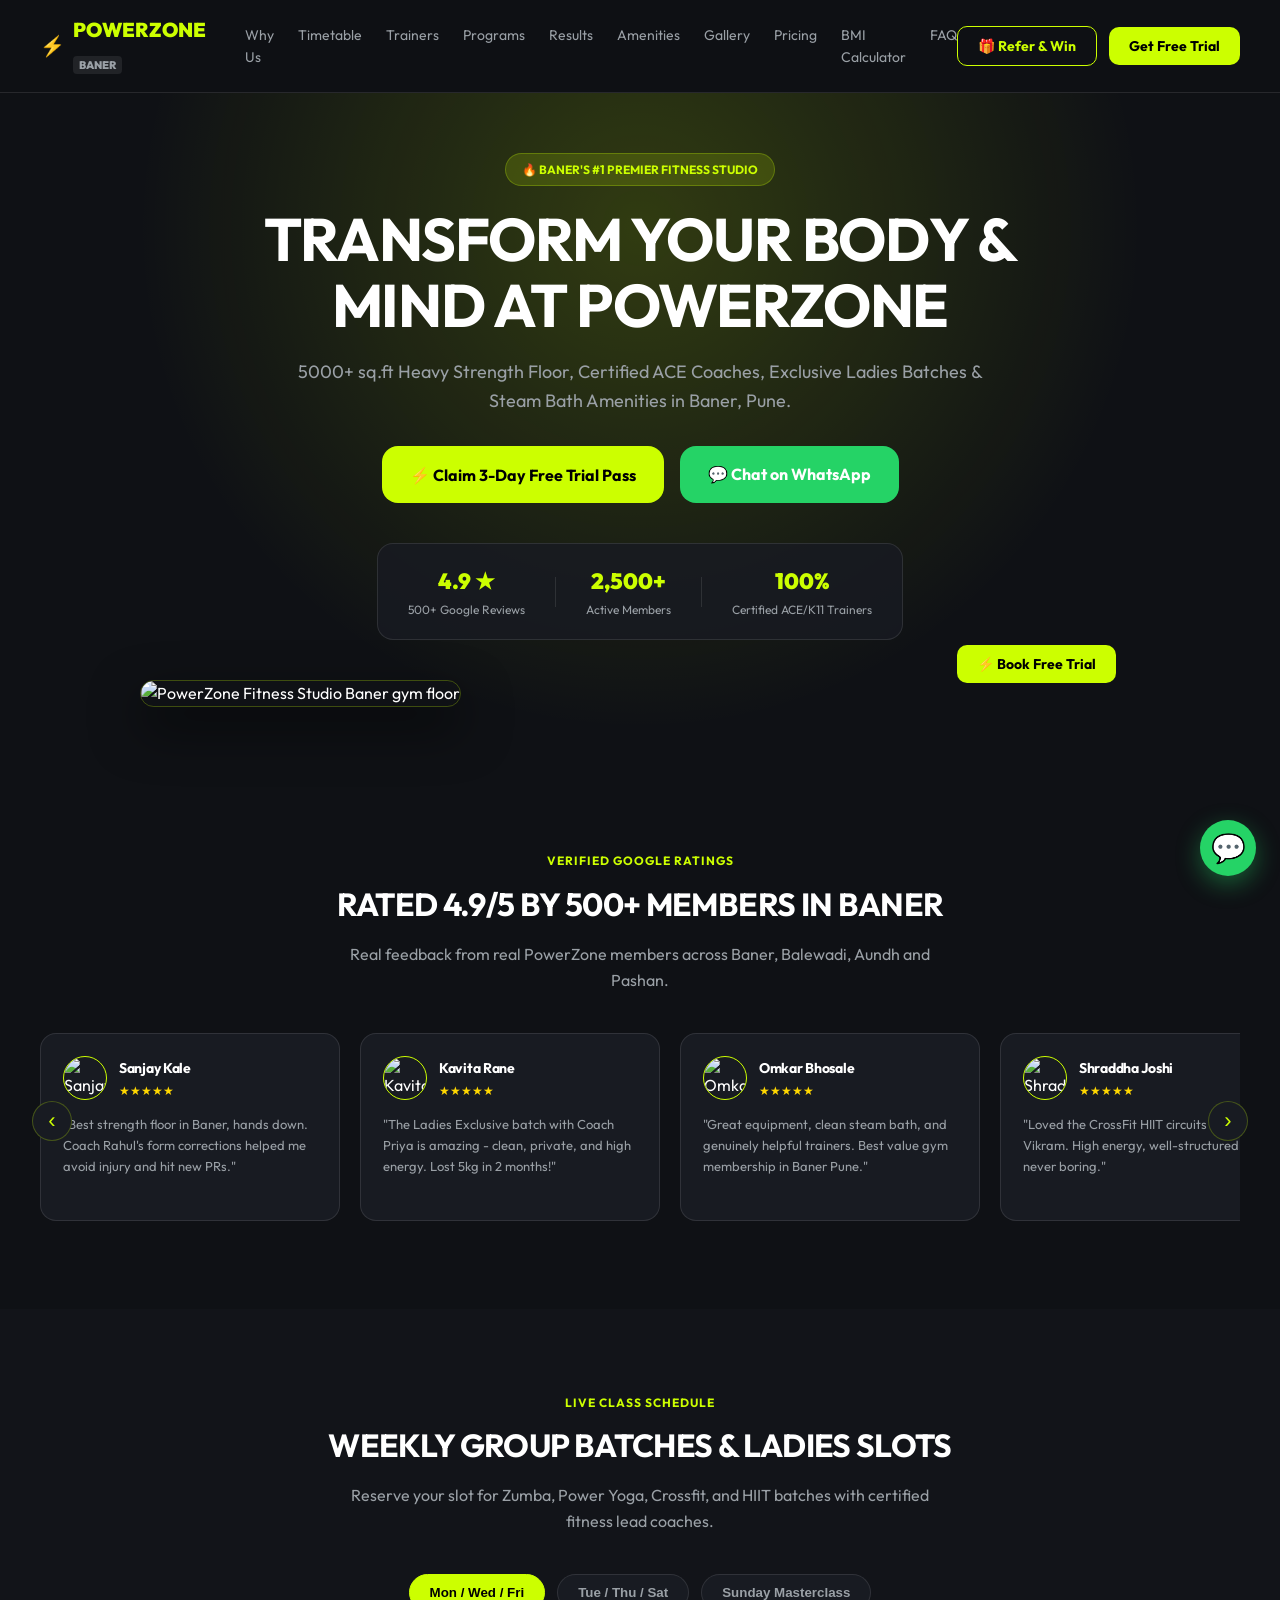
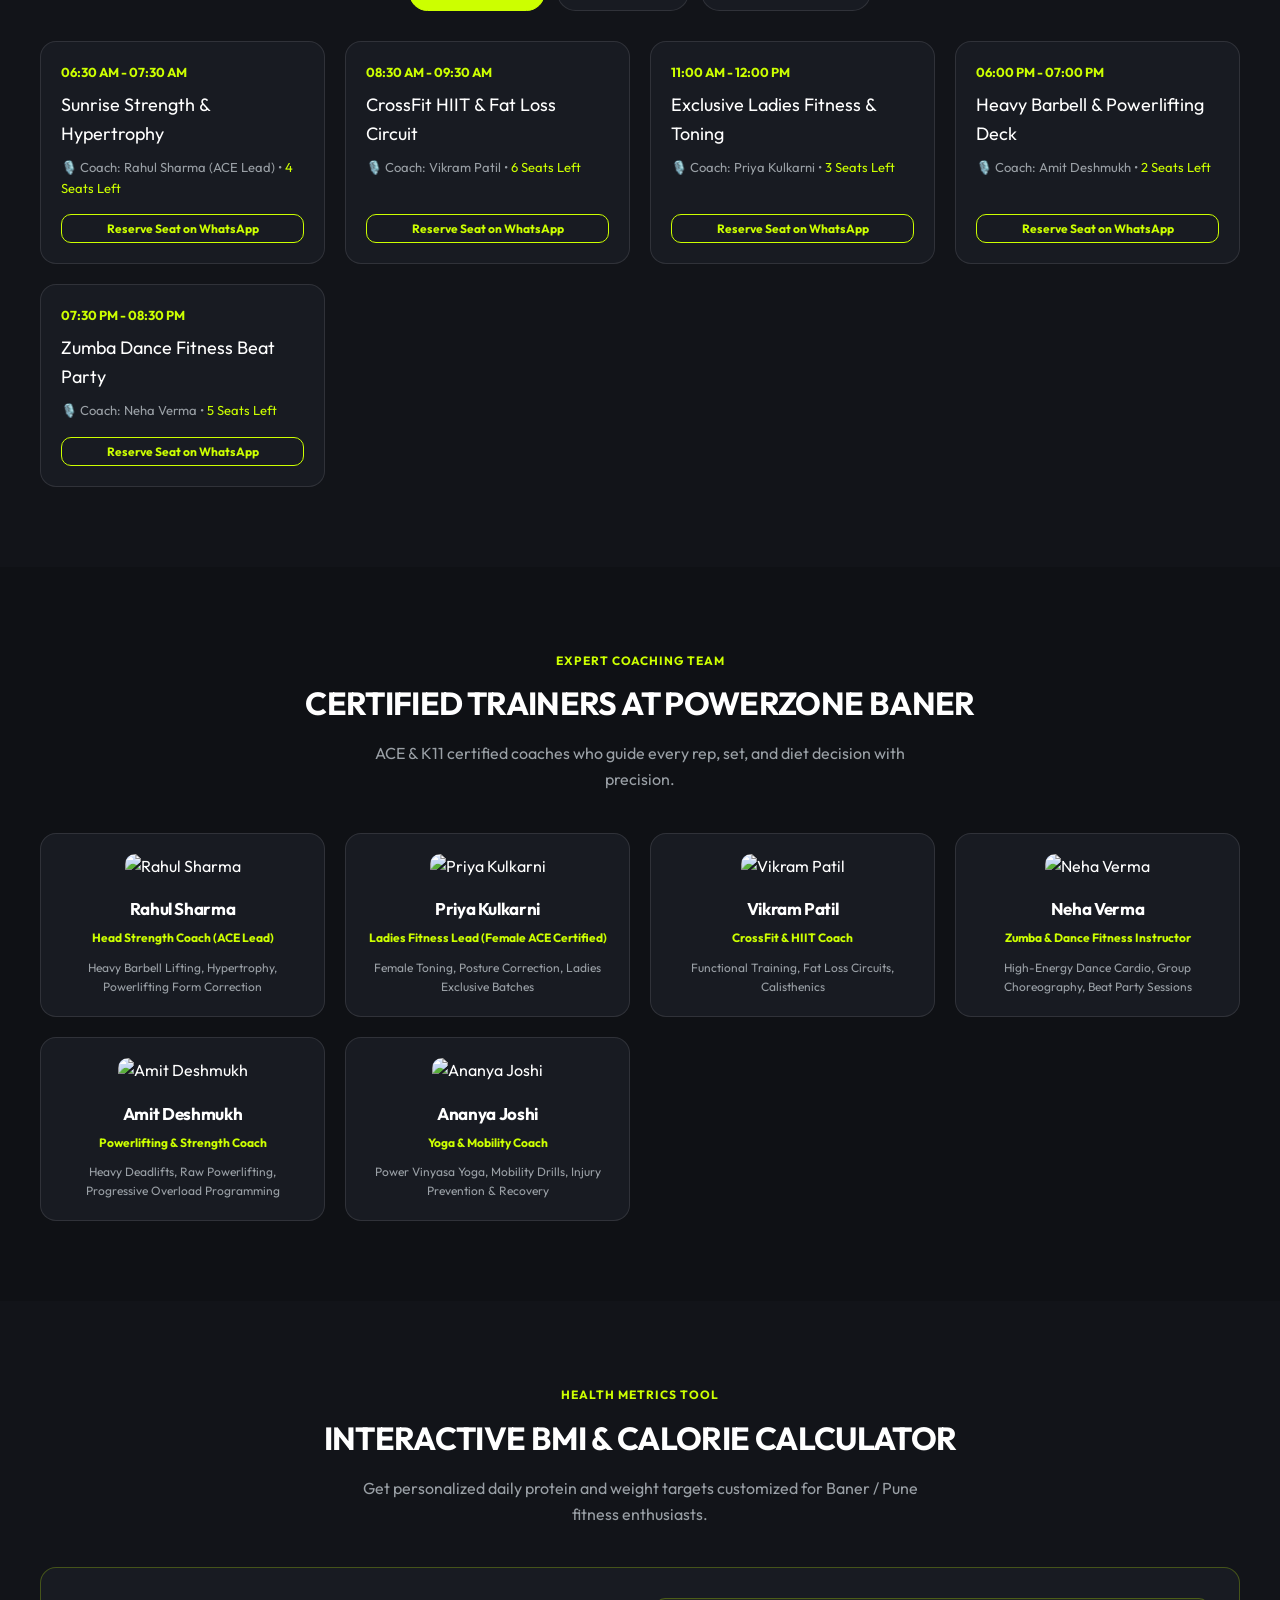
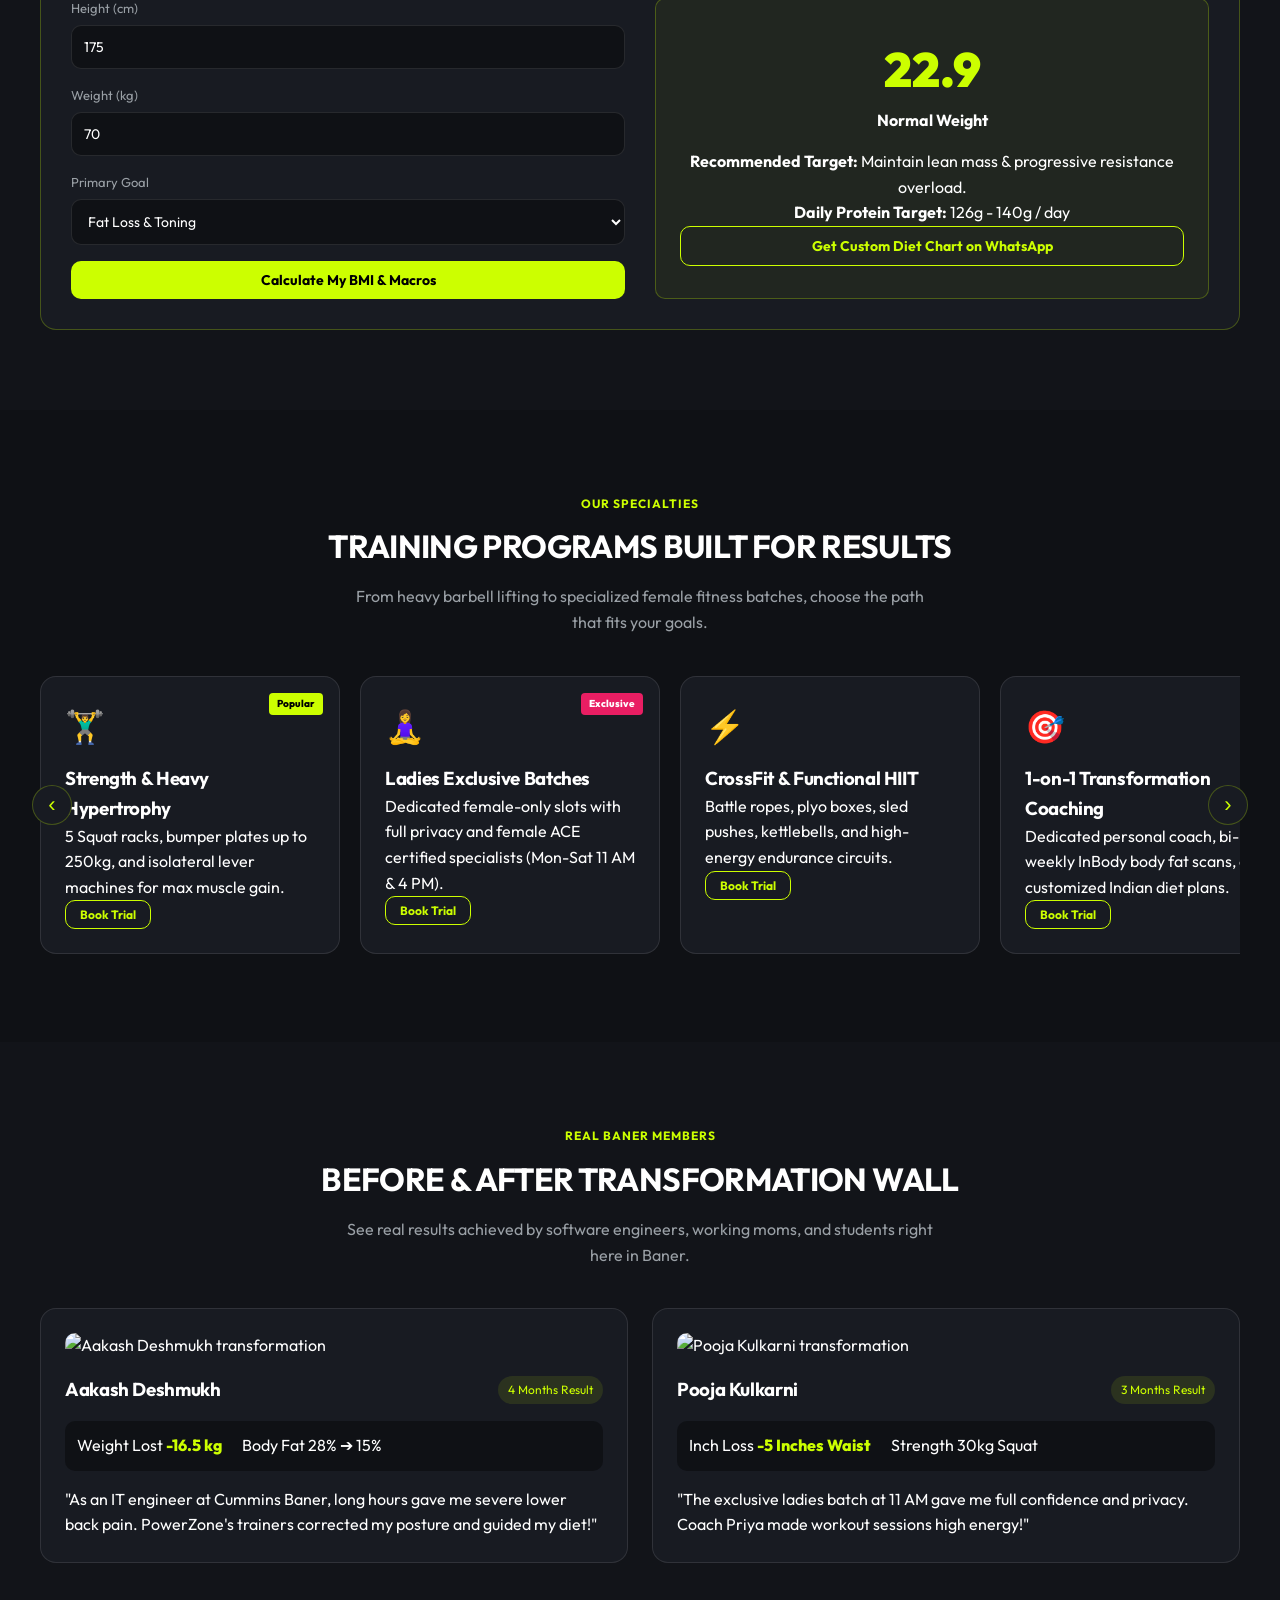
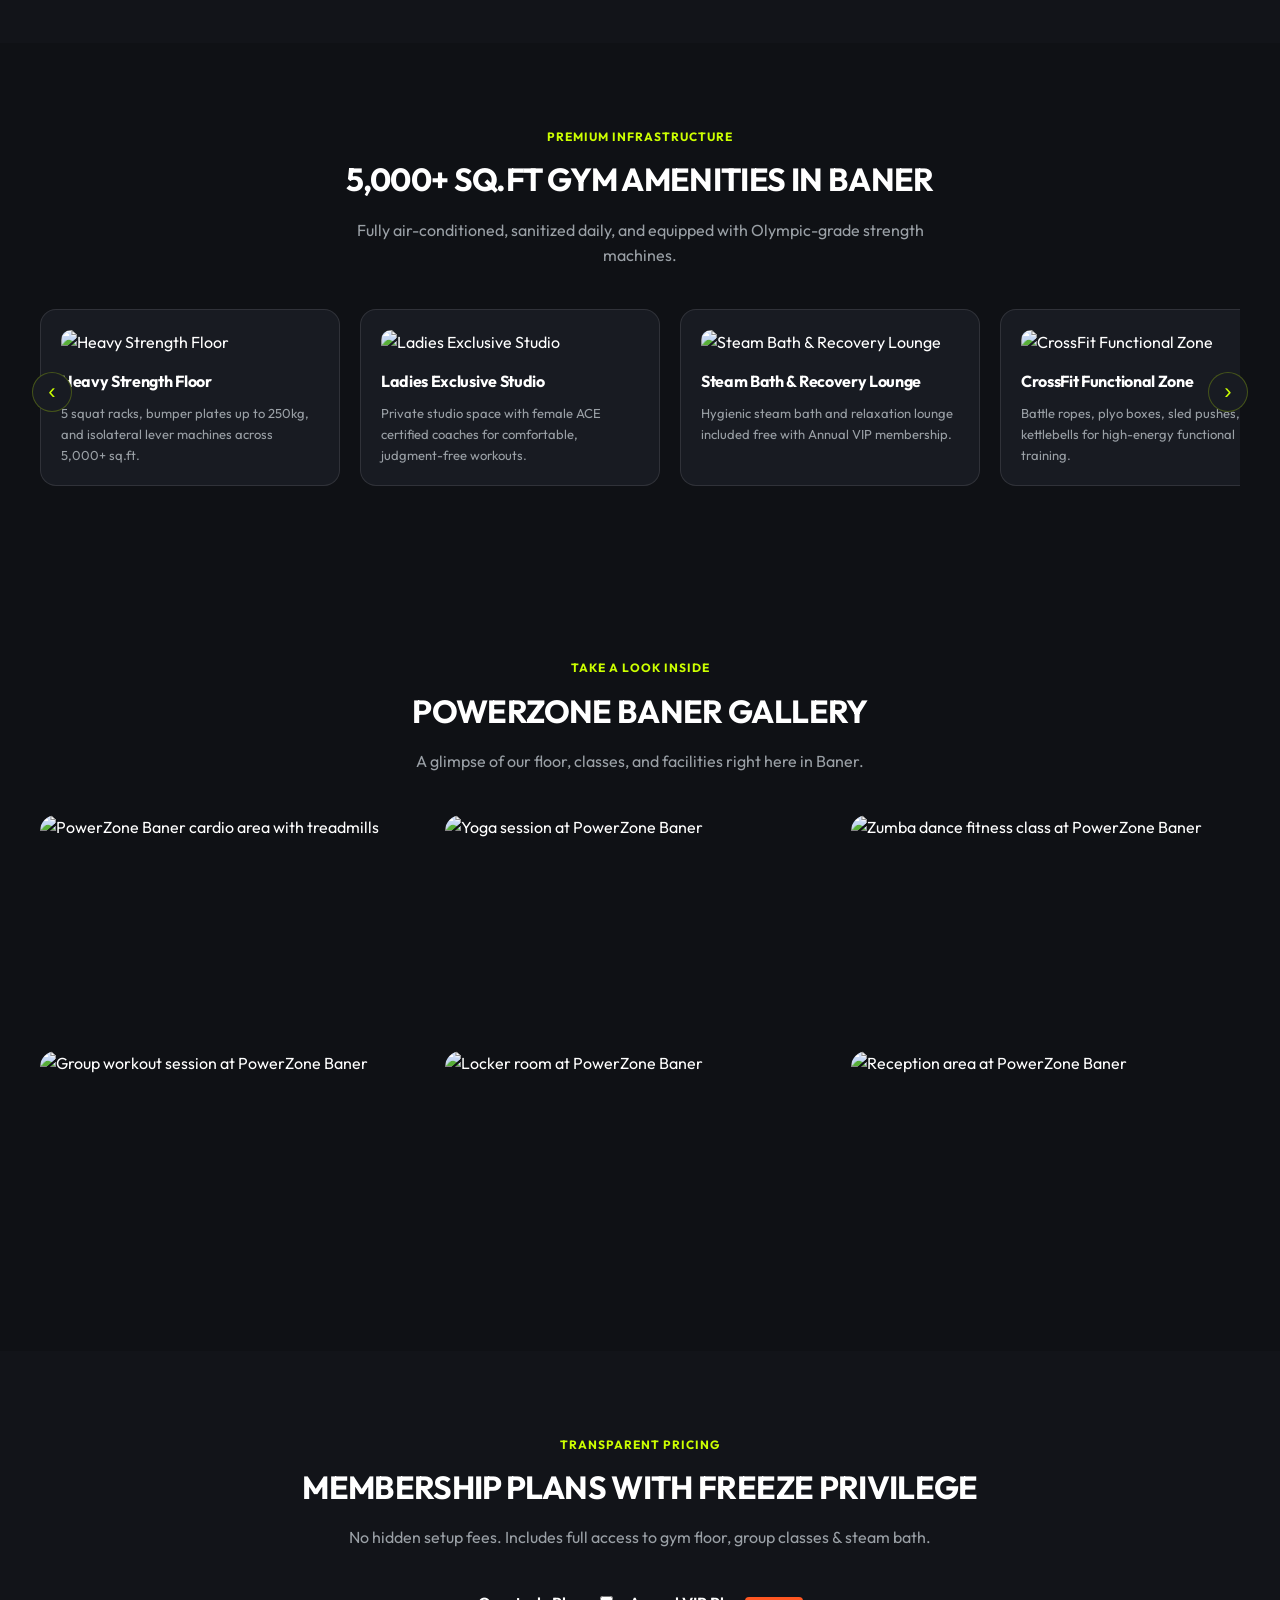
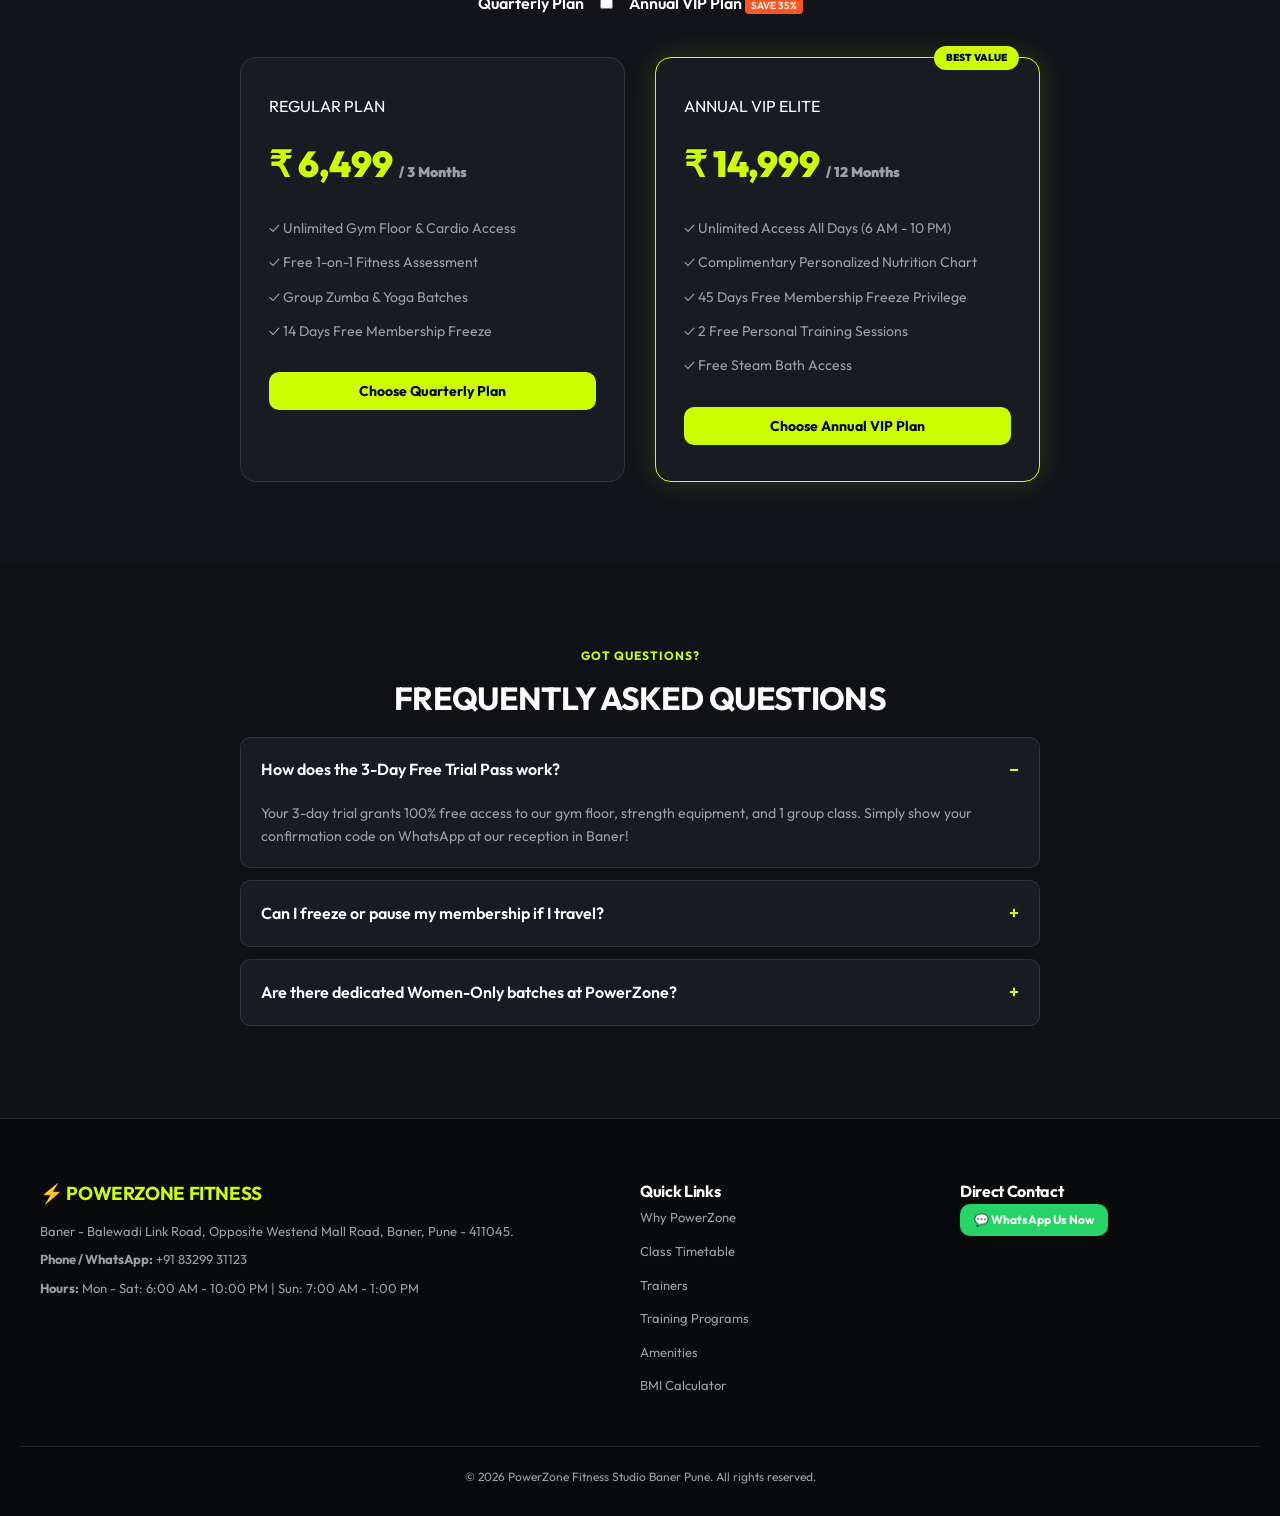
==== commit e449596f: "Add trainer cards for Amit and Ananya Added trainer cards for Amit Deshmukh and Ananya Joshi with th" ====
--- a/index.html
+++ b/index.html
@@ -220,6 +220,20 @@
           <div class="trainer-role">Zumba & Dance Fitness Instructor</div>
           <p class="trainer-spec">High-Energy Dance Cardio, Group Choreography, Beat Party Sessions</p>
         </div>
+
+        <div class="trainer-card">
+          <img src="images/trainer-amit.webp" alt="Amit Deshmukh" class="trainer-img">
+          <h3>Amit Deshmukh</h3>
+          <div class="trainer-role">Powerlifting & Strength Coach</div>
+          <p class="trainer-spec">Heavy Deadlifts, Raw Powerlifting, Progressive Overload Programming</p>
+        </div>
+
+        <div class="trainer-card">
+          <img src="images/trainer-ananya.webp" alt="Ananya Joshi" class="trainer-img">
+          <h3>Ananya Joshi</h3>
+          <div class="trainer-role">Yoga & Mobility Coach</div>
+          <p class="trainer-spec">Power Vinyasa Yoga, Mobility Drills, Injury Prevention & Recovery</p>
+        </div>
       </div>
     </div>
   </section>
--- a/styles.css
+++ b/styles.css
@@ -339,8 +339,6 @@
 
 /* Google Reviews / Testimonials Section */
 .reviews-grid {
-  display: grid;
-  grid-template-columns: repeat(auto-fit, minmax(260px, 1fr));
   gap: 20px;
 }
 
@@ -545,8 +543,6 @@
 
 /* Programs Grid */
 .programs-grid {
-  display: grid;
-  grid-template-columns: repeat(auto-fit, minmax(260px, 1fr));
   gap: 20px;
 }
 
@@ -639,8 +635,6 @@
 
 /* Amenities / Facility Showcase */
 .amenities-grid {
-  display: grid;
-  grid-template-columns: repeat(auto-fit, minmax(260px, 1fr));
   gap: 20px;
 }
 
@@ -957,6 +951,89 @@
   letter-spacing: 2px;
 }
 
+/* ==========================================================================
+   GENERIC SLIDER (used by Reviews, Programs, and Amenities sections)
+   ========================================================================== */
+.slider-wrap {
+  position: relative;
+}
+
+.slider-track {
+  display: flex;
+  overflow-x: auto;
+  scroll-snap-type: x mandatory;
+  scroll-behavior: smooth;
+  padding-bottom: 8px;
+  -webkit-overflow-scrolling: touch;
+}
+
+.slider-track::-webkit-scrollbar {
+  height: 6px;
+}
+
+.slider-track::-webkit-scrollbar-thumb {
+  background: var(--border-color);
+  border-radius: 10px;
+}
+
+.slider-track::-webkit-scrollbar-track {
+  background: transparent;
+}
+
+.slider-track > * {
+  scroll-snap-align: start;
+  flex: 0 0 300px;
+}
+
+.slider-btn {
+  position: absolute;
+  top: 45%;
+  transform: translateY(-50%);
+  width: 40px;
+  height: 40px;
+  border-radius: 50%;
+  background: var(--bg-card);
+  border: 1px solid var(--border-color);
+  color: var(--primary);
+  font-size: 22px;
+  line-height: 1;
+  display: flex;
+  align-items: center;
+  justify-content: center;
+  cursor: pointer;
+  z-index: 5;
+  transition: var(--transition);
+}
+
+.slider-btn:hover {
+  background: var(--primary);
+  color: #000;
+}
+
+.slider-btn-prev {
+  left: -8px;
+}
+
+.slider-btn-next {
+  right: -8px;
+}
+
+@media (max-width: 900px) {
+  .slider-btn {
+    display: none;
+  }
+
+  .slider-track > * {
+    flex: 0 0 82%;
+  }
+}
+
+@media (max-width: 480px) {
+  .slider-track > * {
+    flex: 0 0 90%;
+  }
+}
+
 /* Responsive Media Queries */
 @media (max-width: 768px) {
   .nav-links { display: none; }
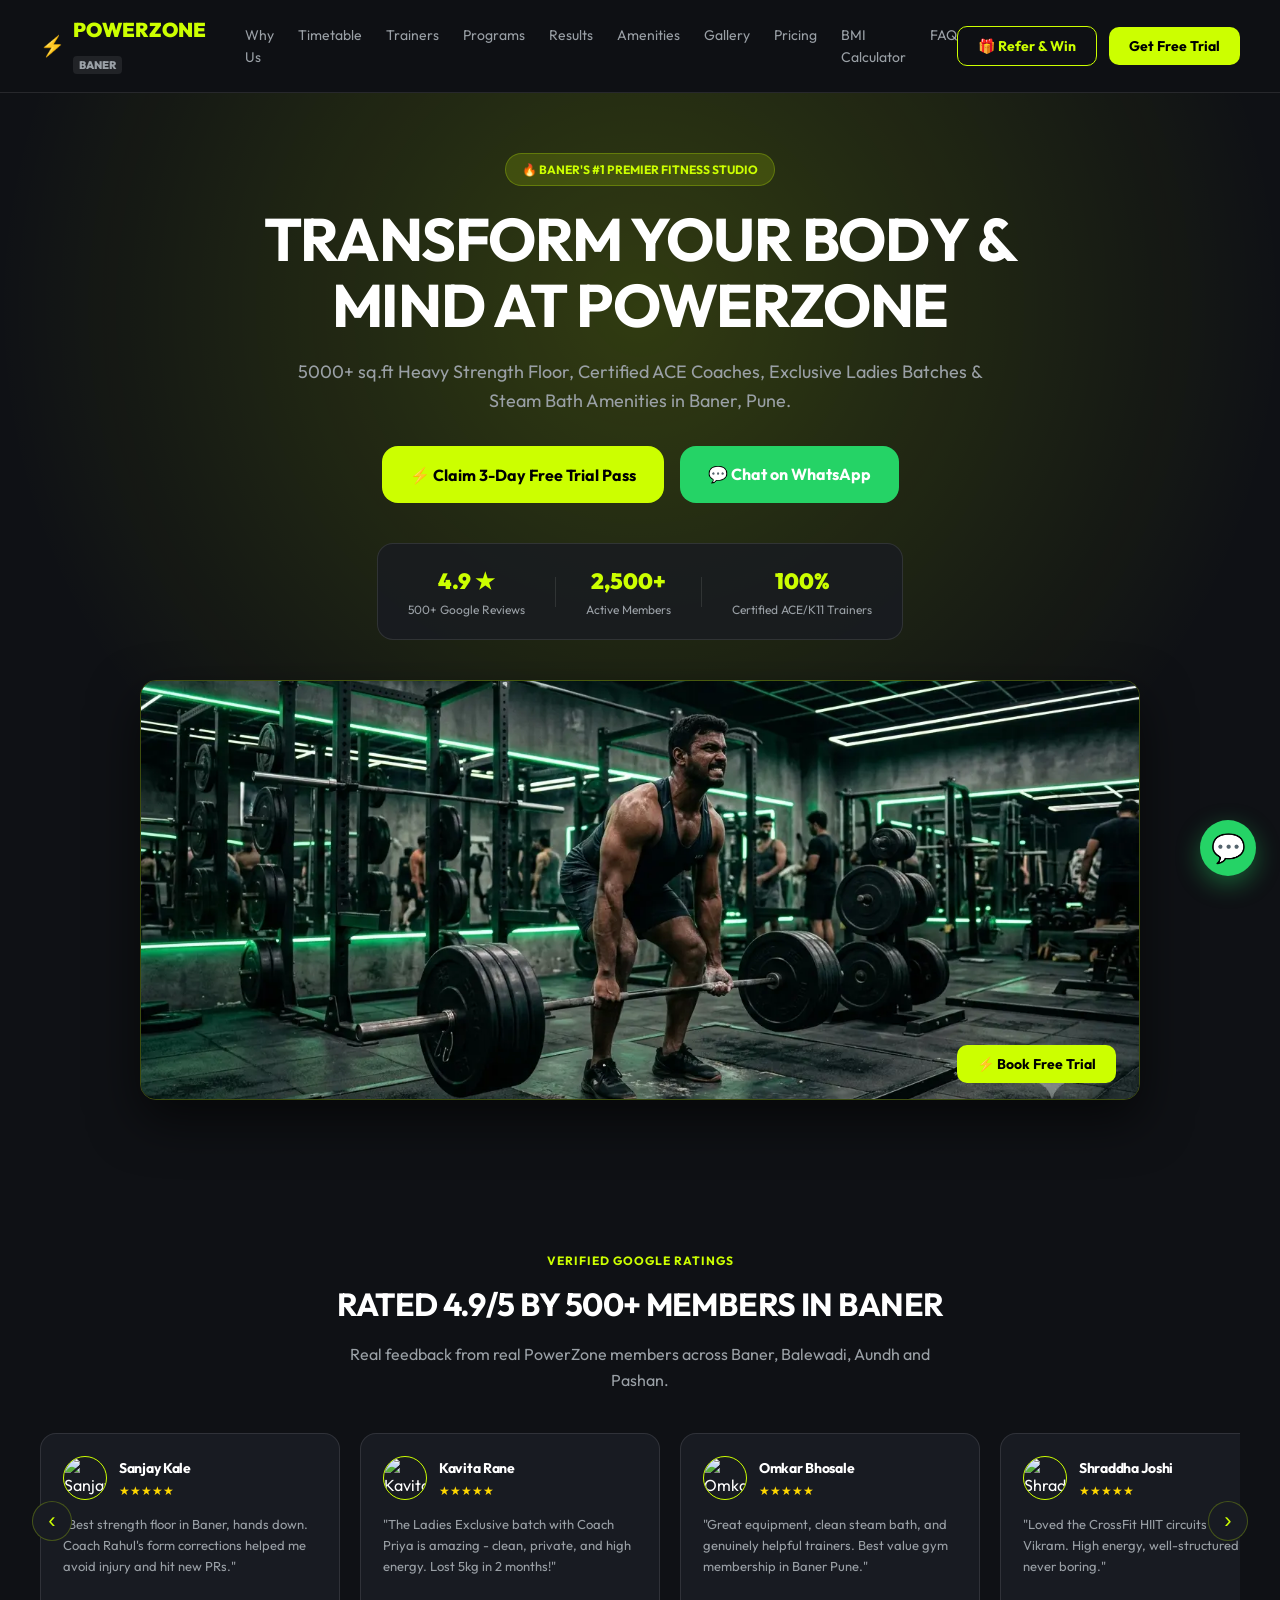
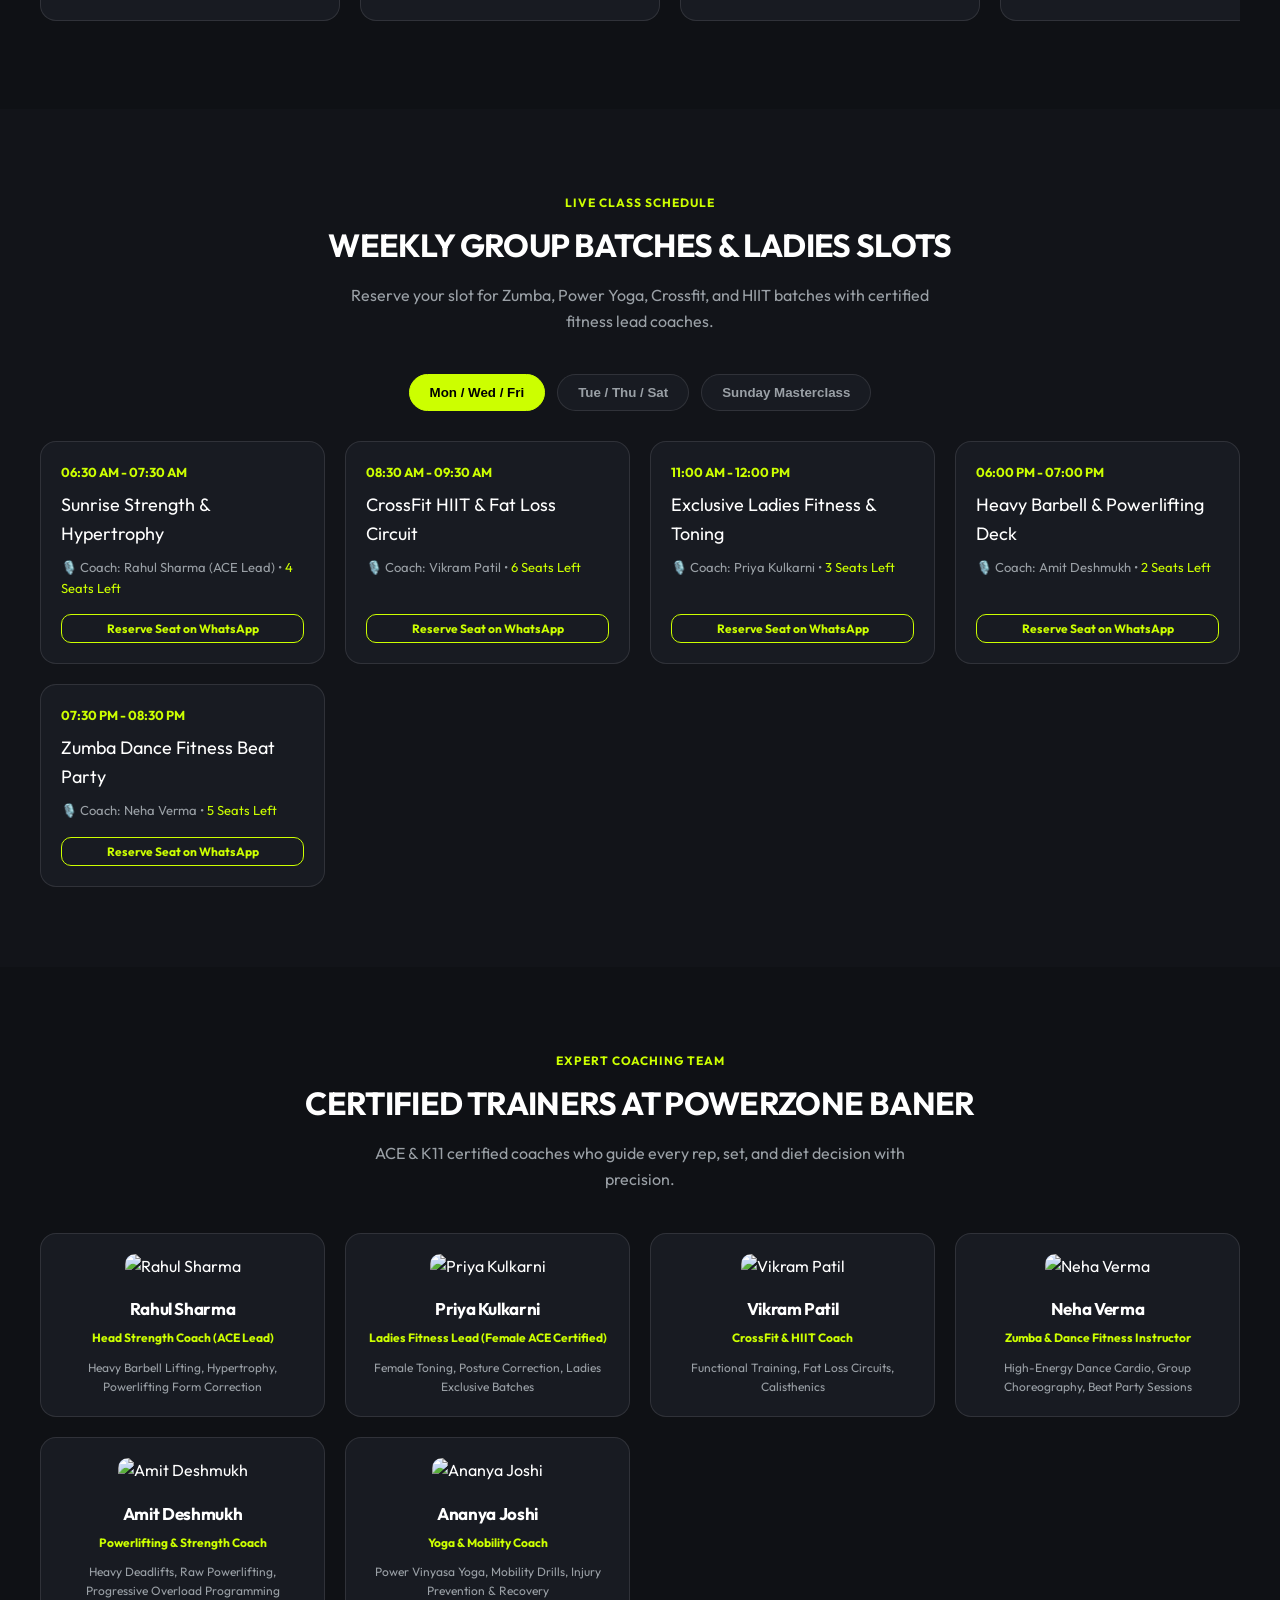
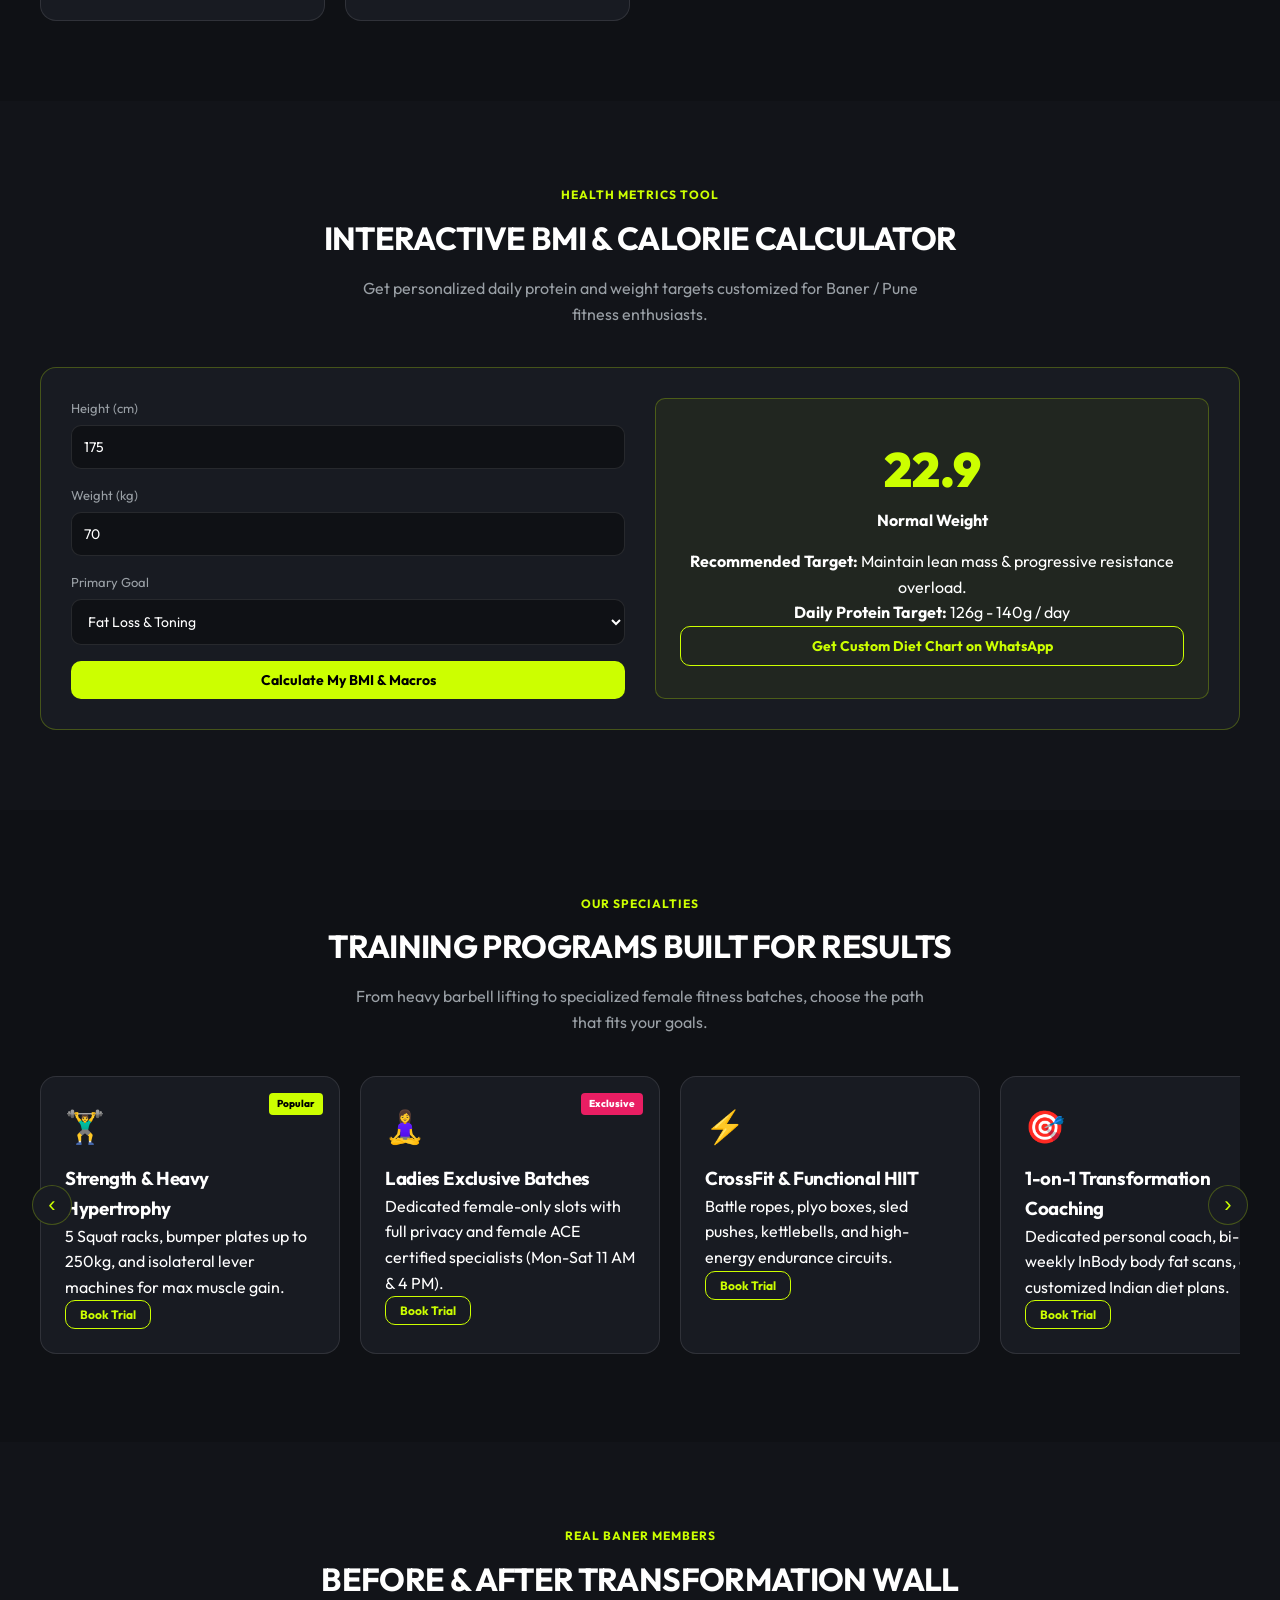
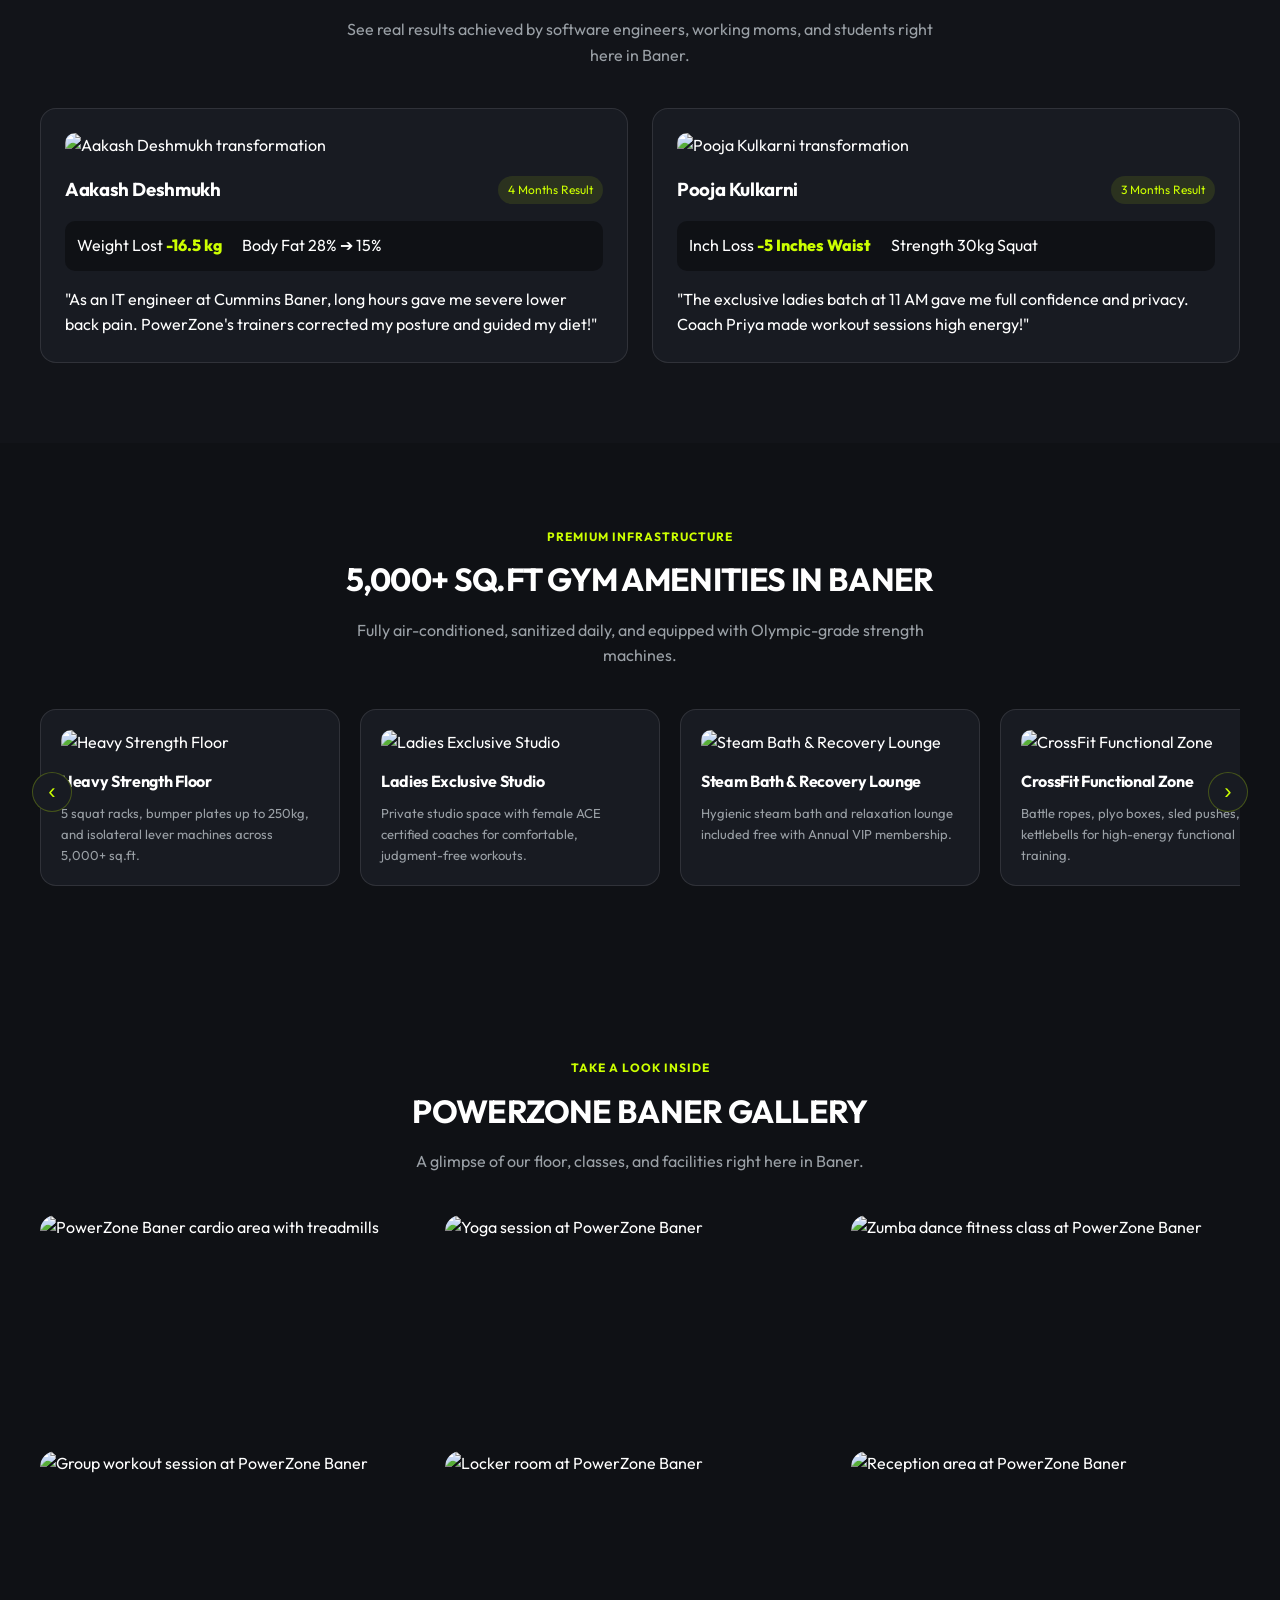
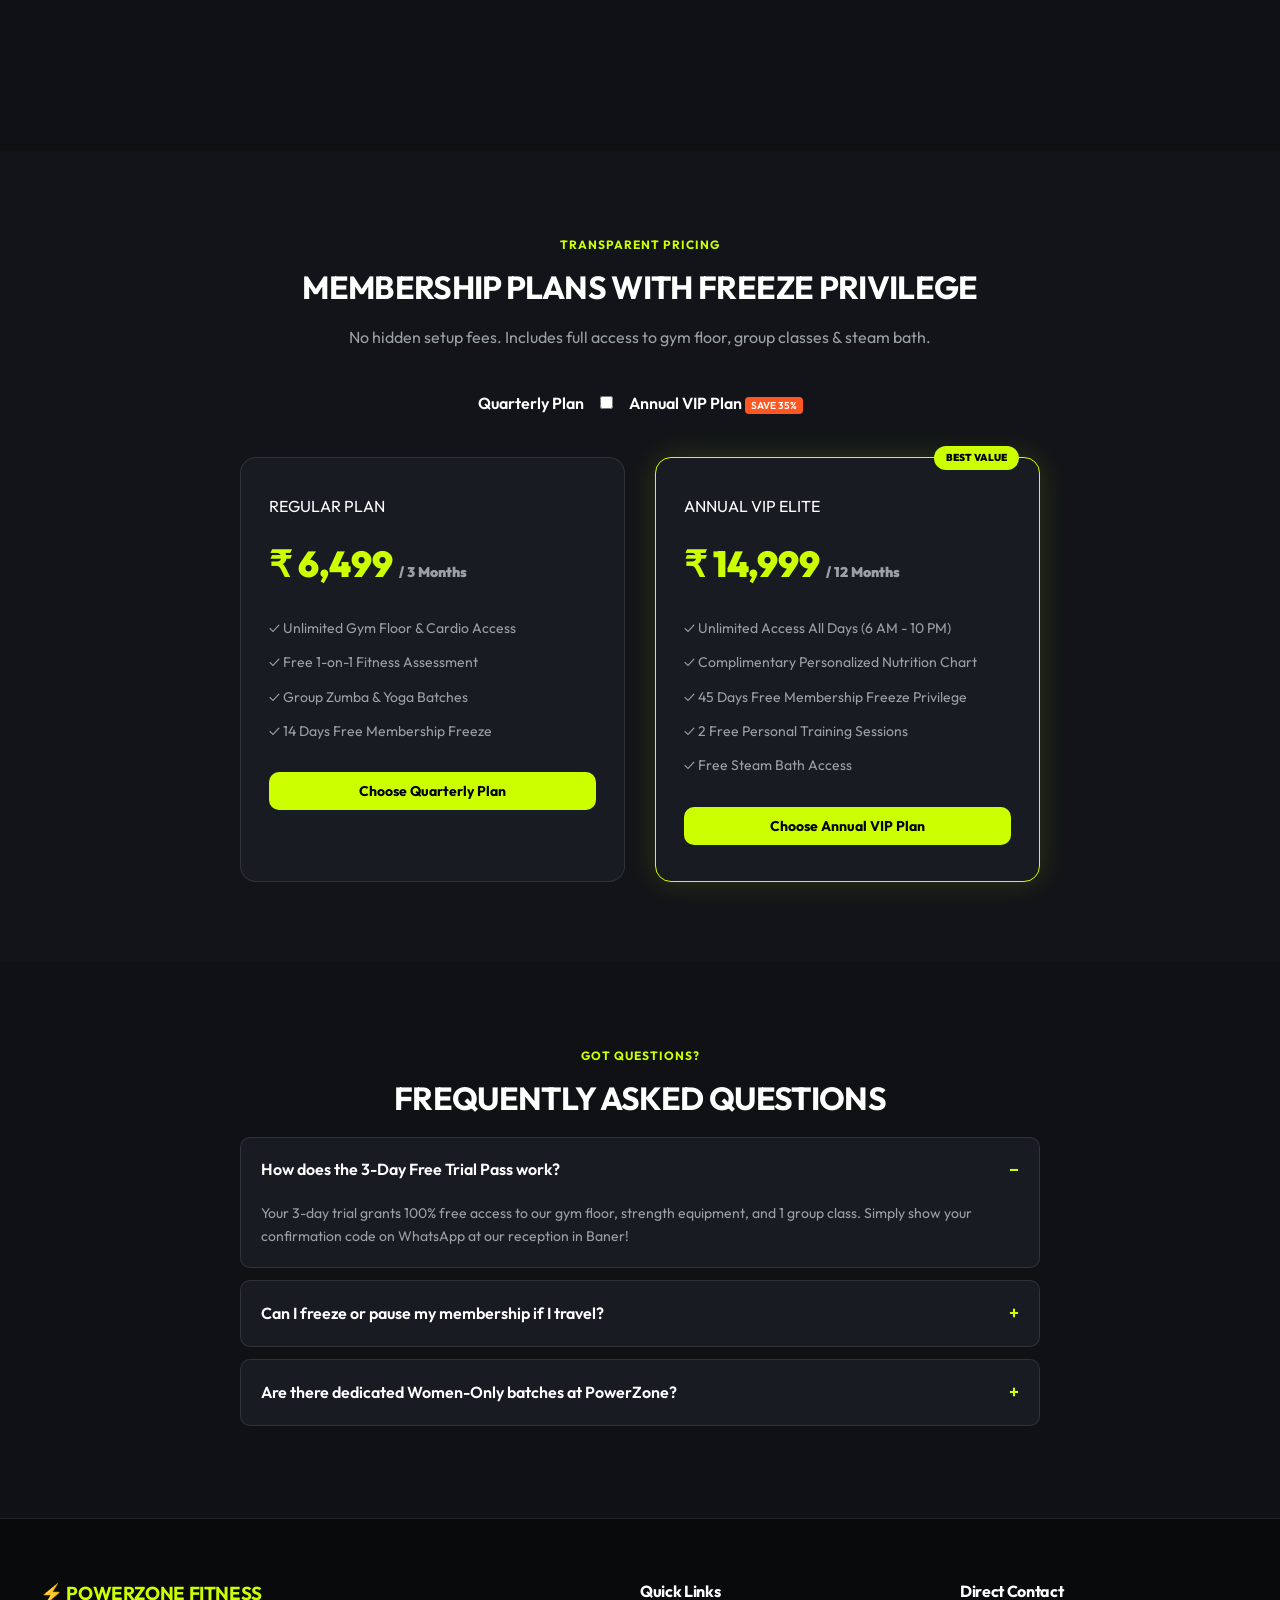
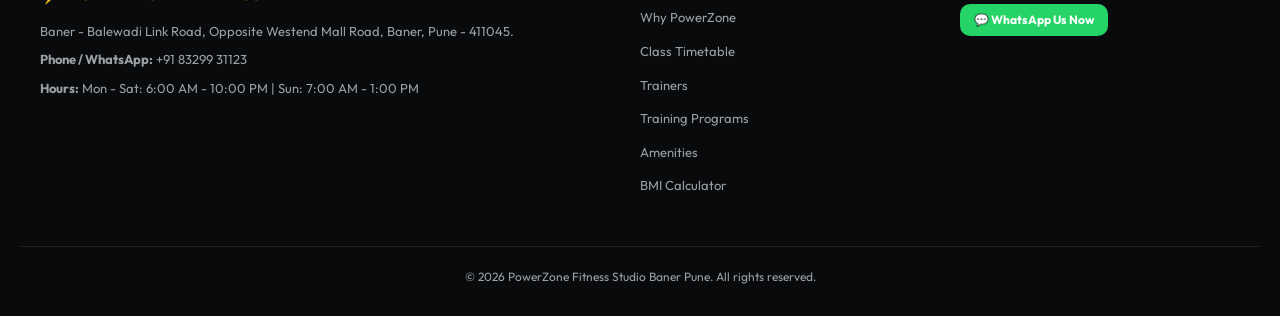
==== commit 7296fc50: "Replace hero image with a new banner" ====
--- a/index.html
+++ b/index.html
@@ -74,7 +74,7 @@
     </div>
 
     <div class="hero-image-wrap">
-      <img src="images/hero-banner.webp" alt="PowerZone Fitness Studio Baner gym floor" class="hero-image">
+      <img src="images/hero-banner4.webp" alt="PowerZone Fitness Studio Baner gym floor" class="hero-image">
       <button type="button" class="btn btn-primary hero-image-cta" id="btnHeroImageTrial">⚡ Book Free Trial</button>
     </div>
   </section>
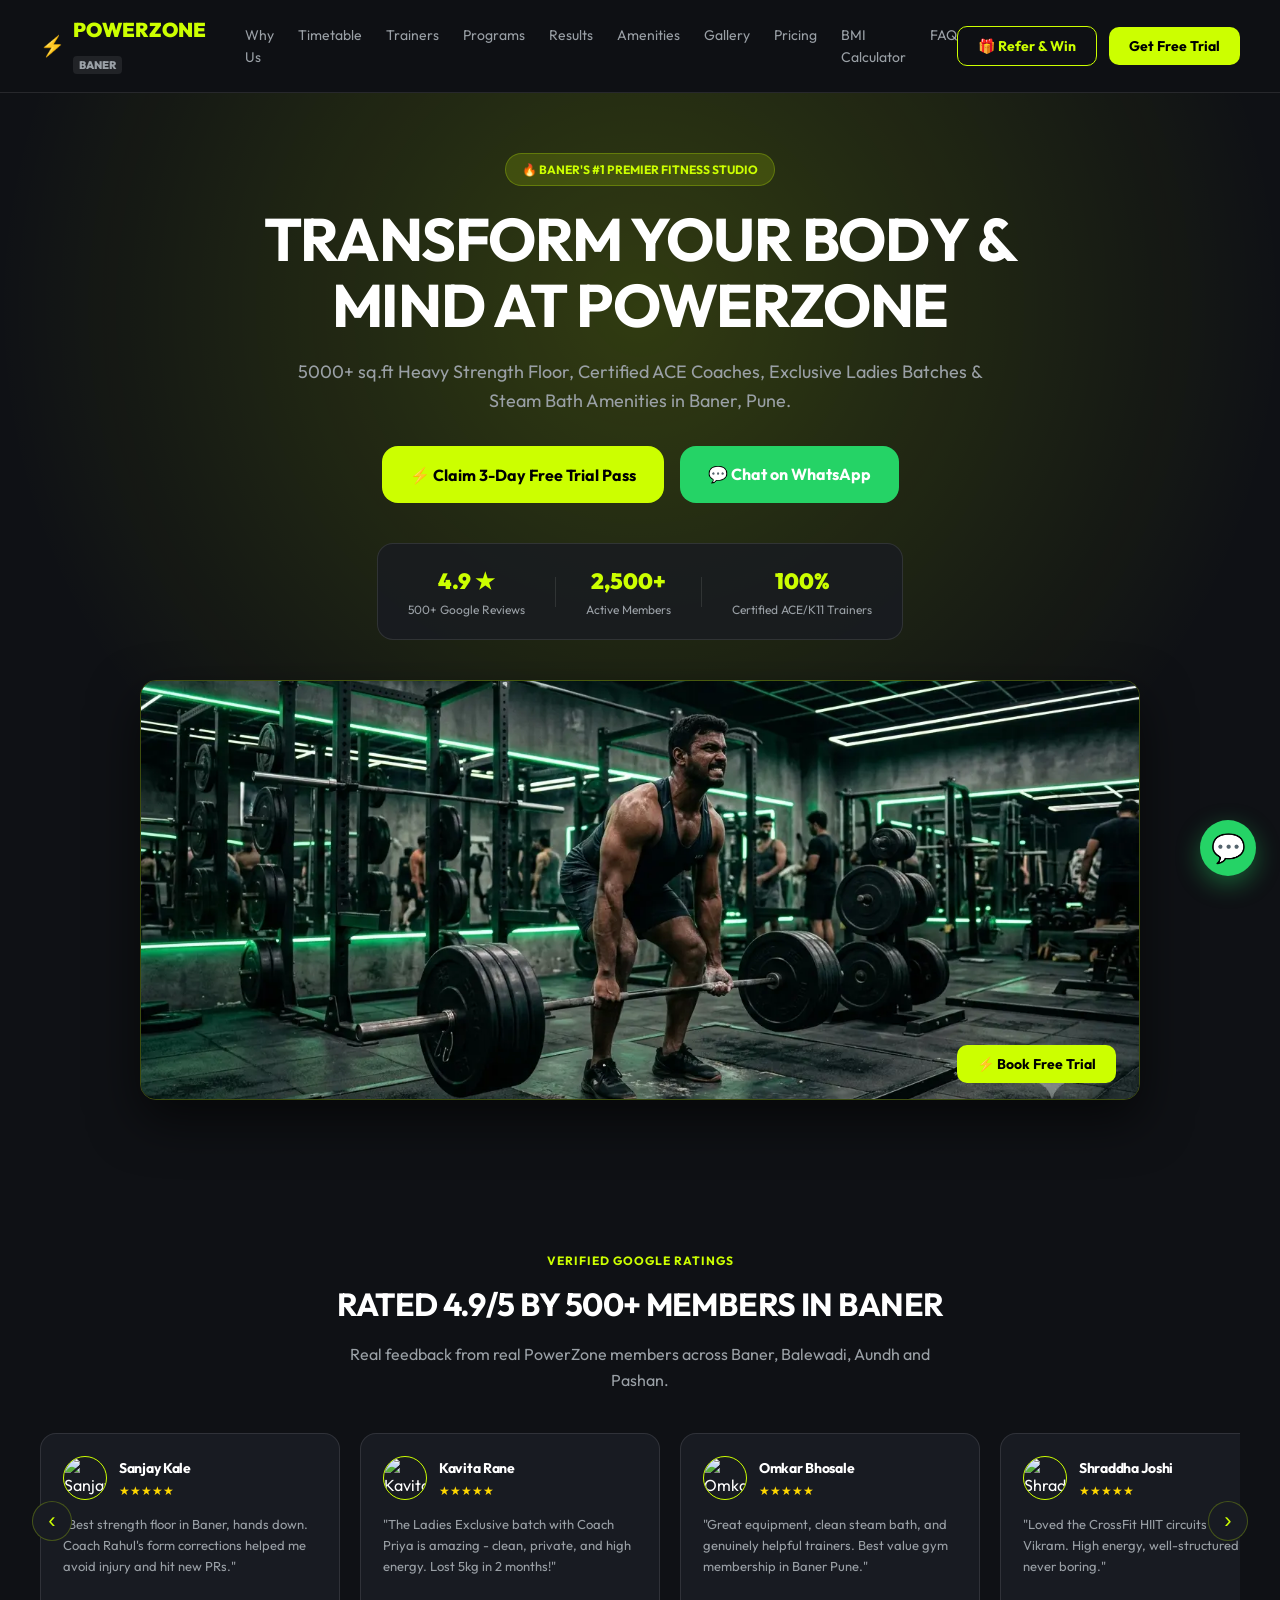
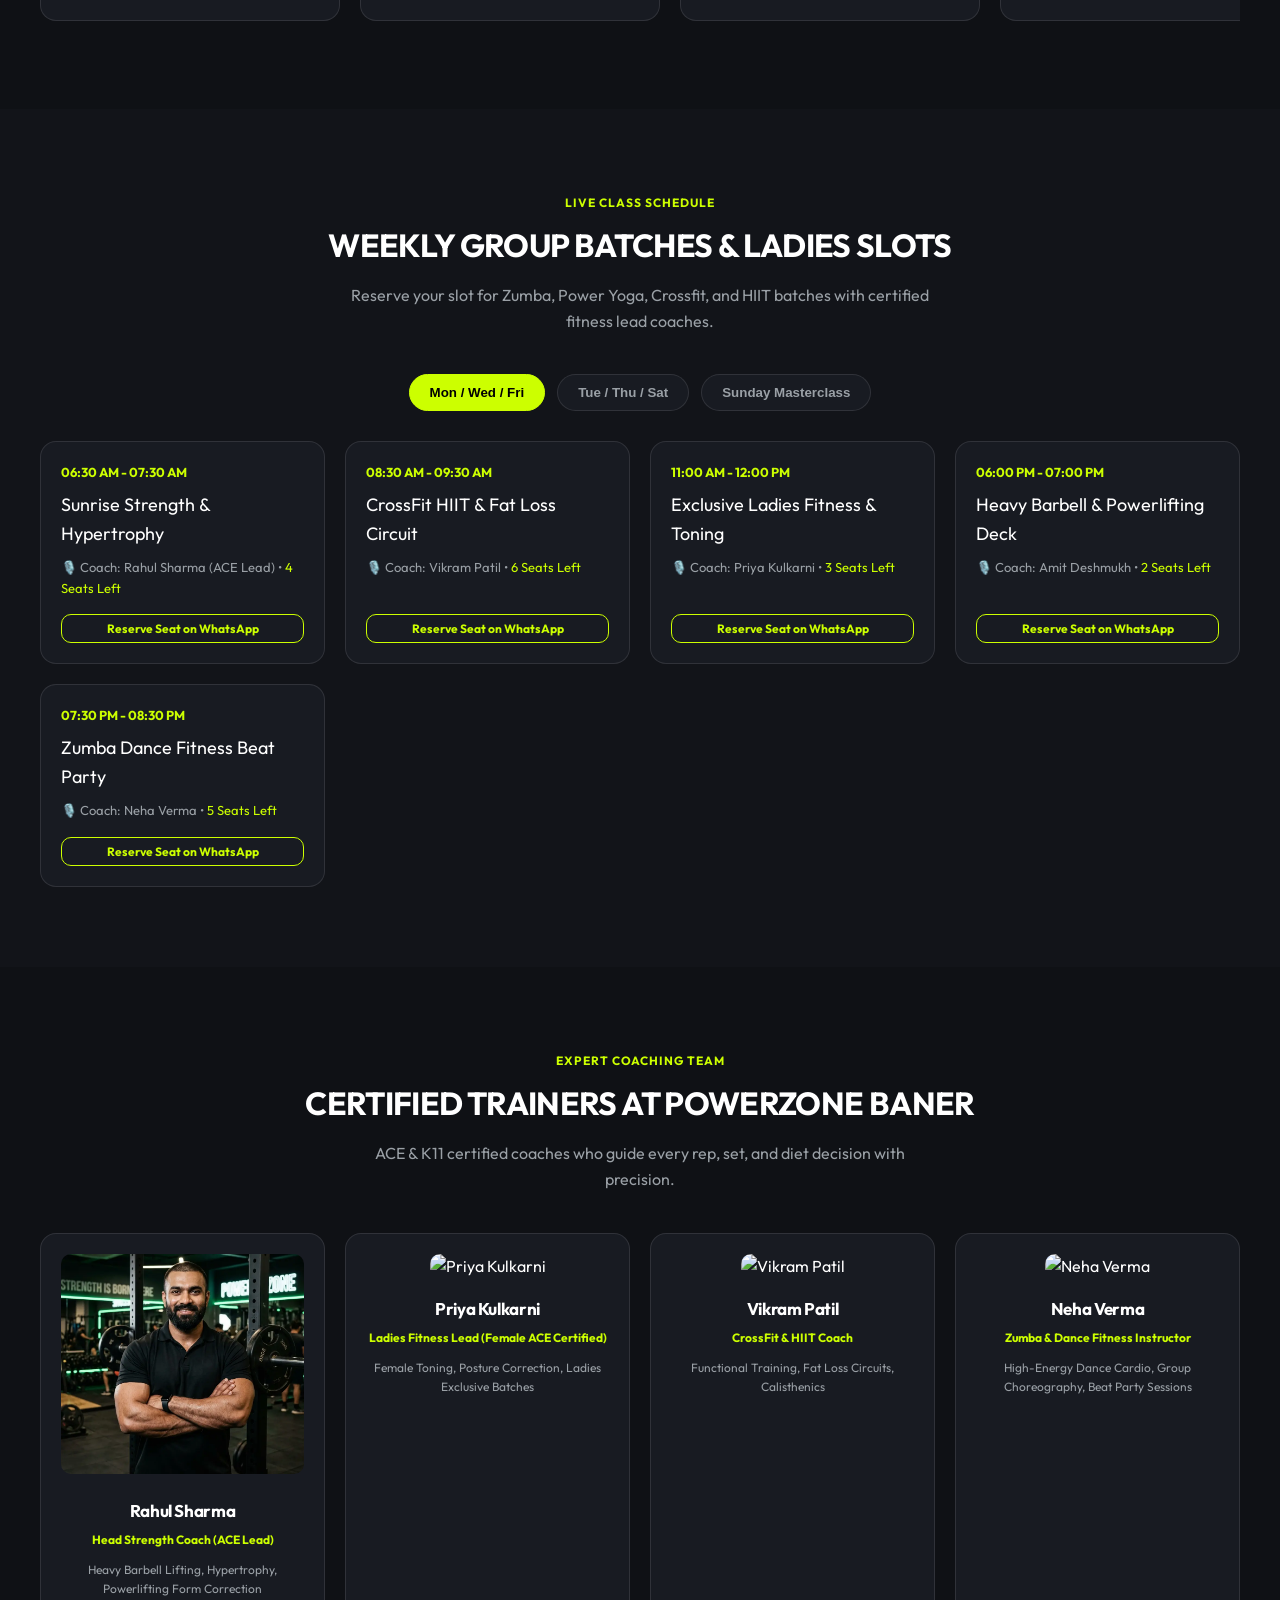
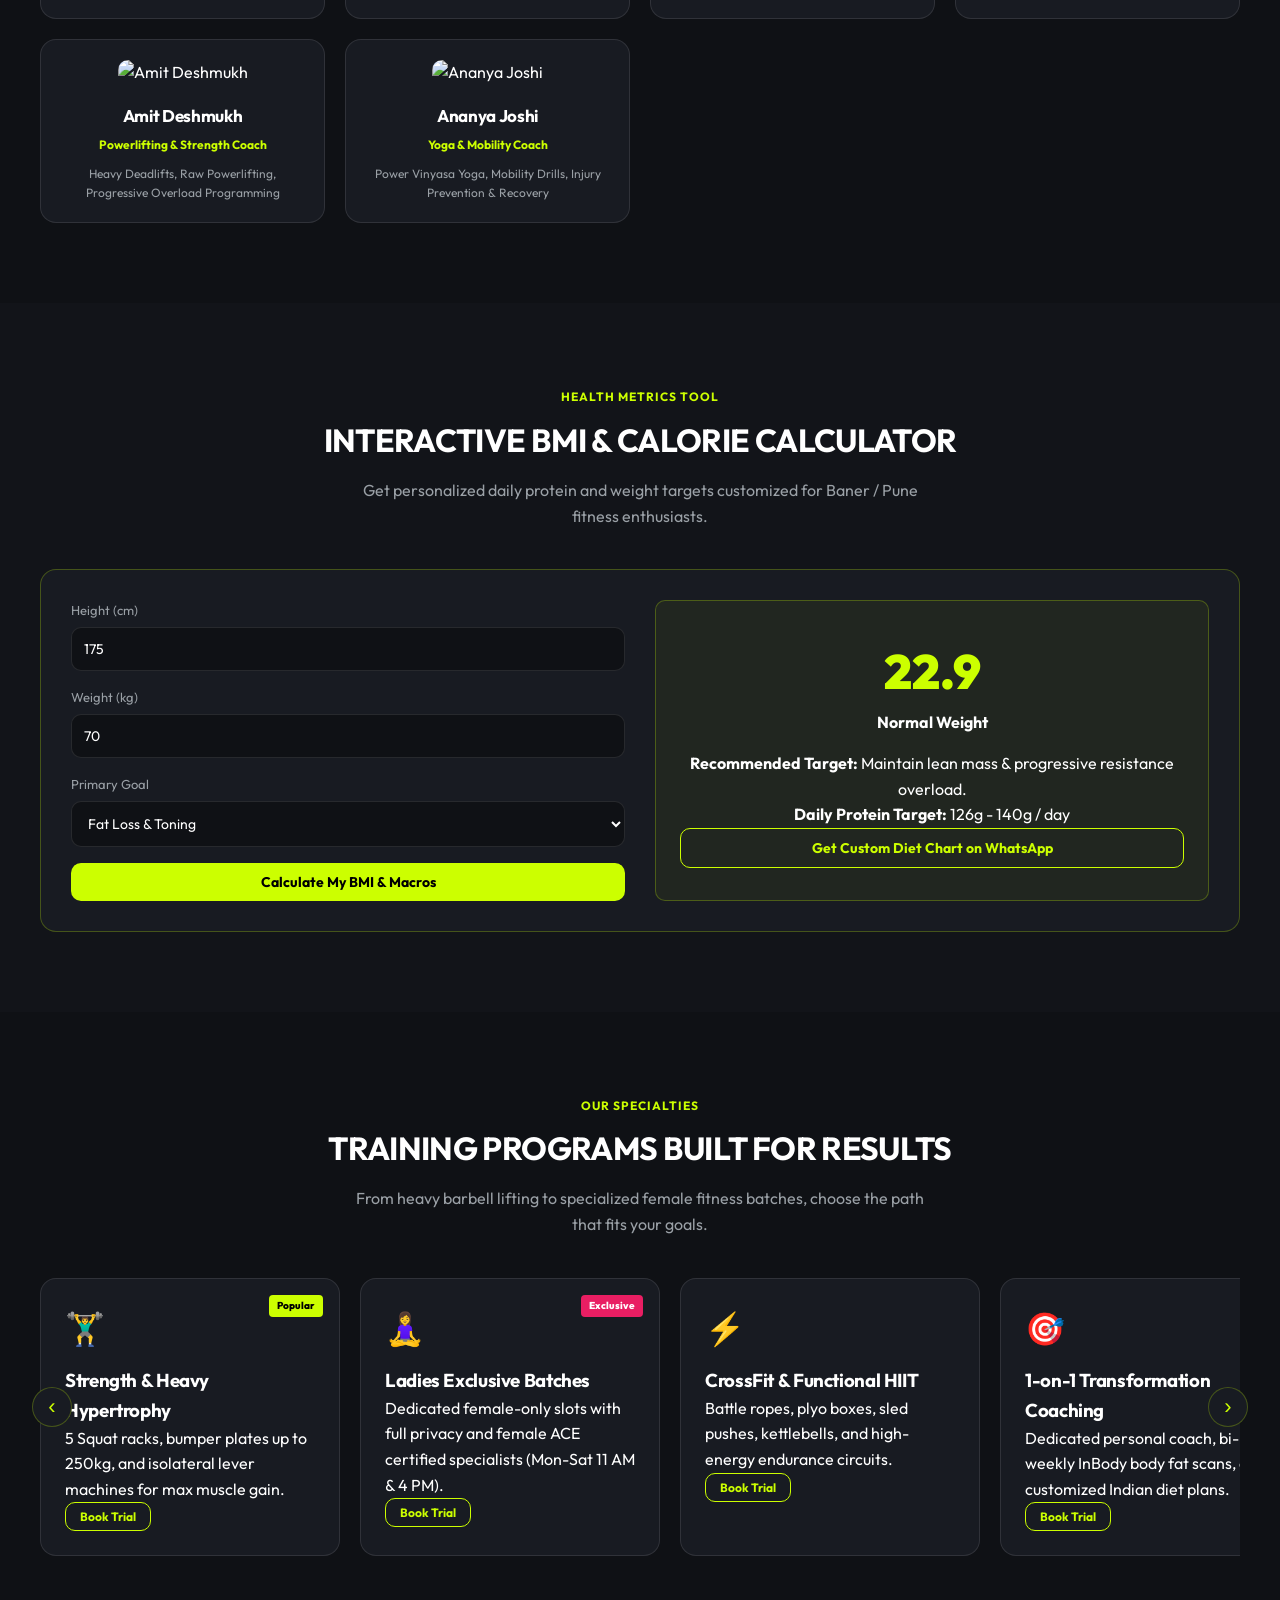
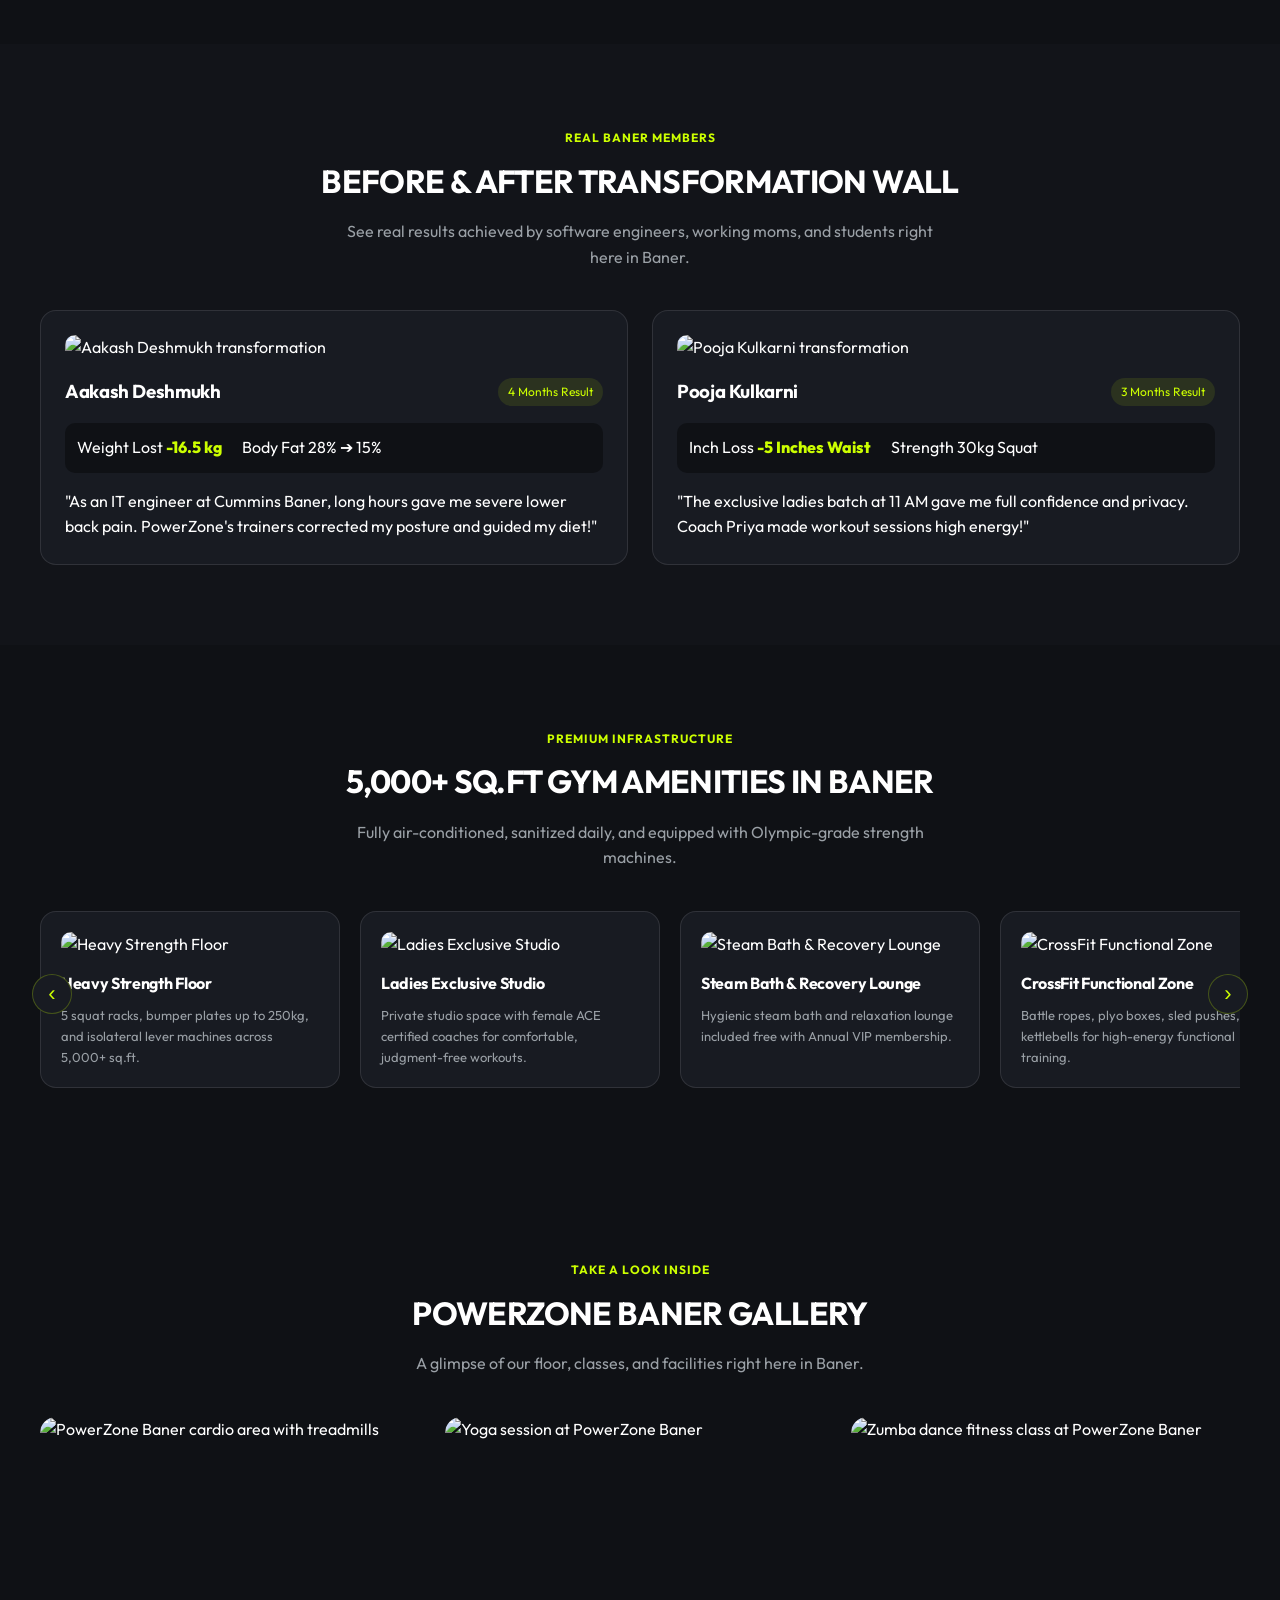
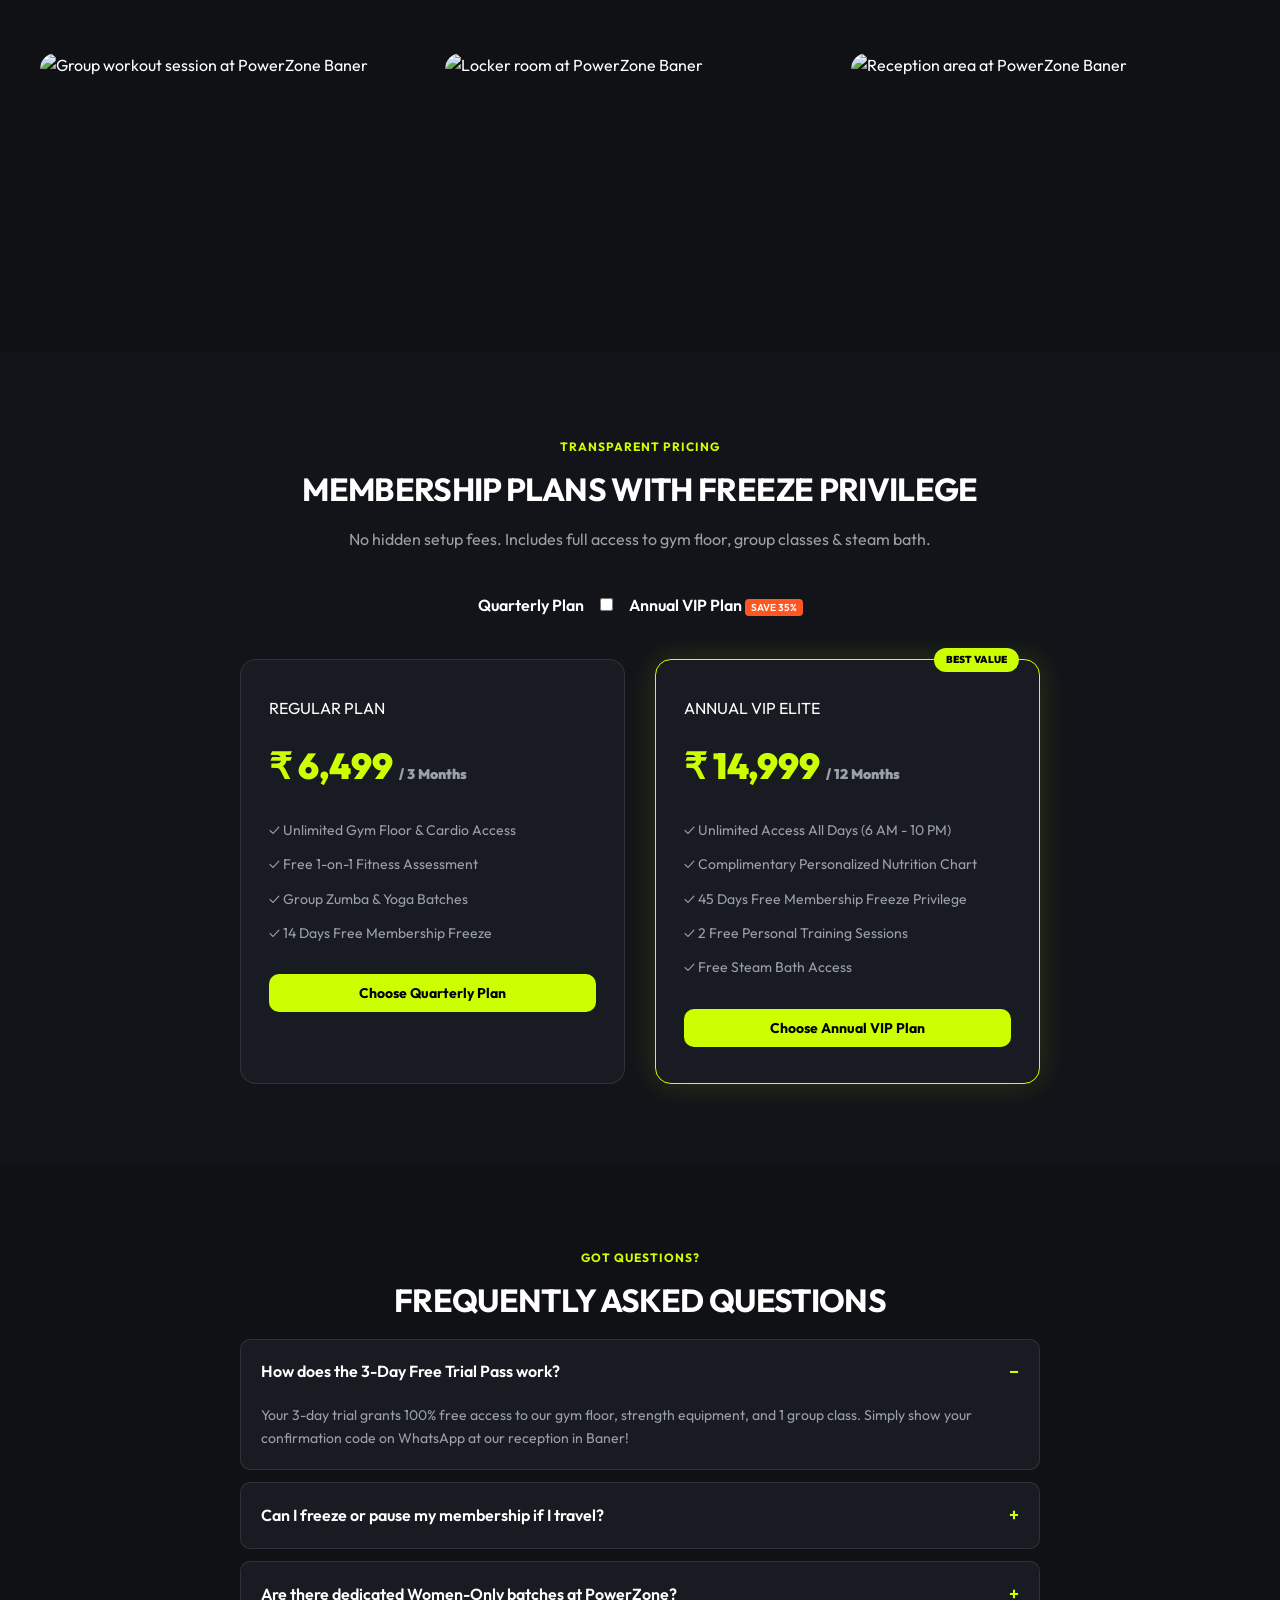
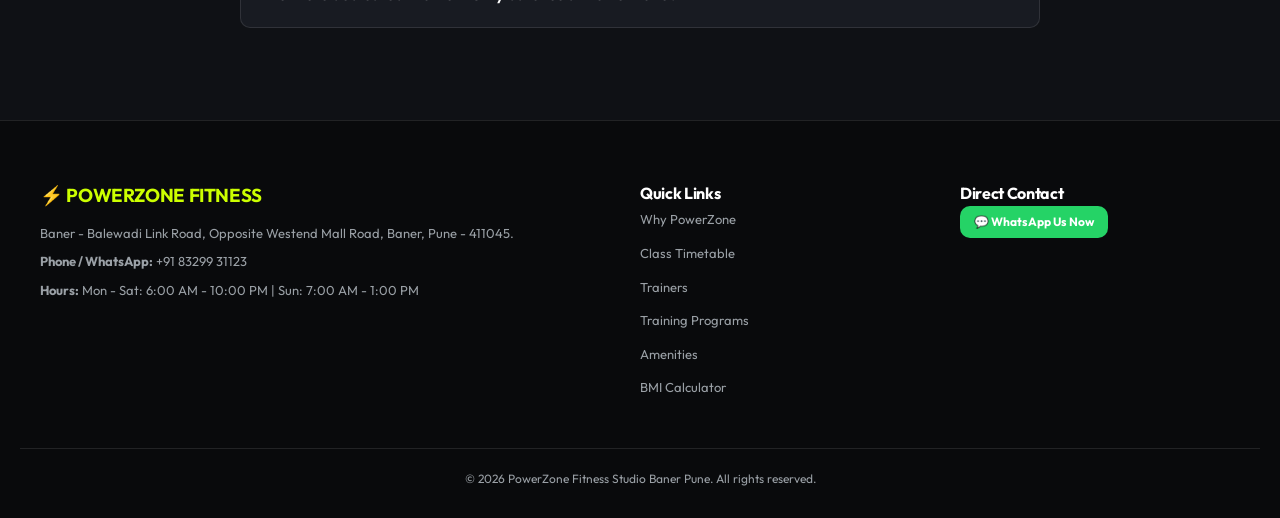
==== commit ca5804f7: "Replace trainer image for Rahul Sharma" ====
--- a/index.html
+++ b/index.html
@@ -194,7 +194,7 @@
 
       <div class="trainers-grid">
         <div class="trainer-card">
-          <img src="images/trainer-rahul.webp" alt="Rahul Sharma" class="trainer-img">
+          <img src="images/trainer-rahul2.webp" alt="Rahul Sharma" class="trainer-img">
           <h3>Rahul Sharma</h3>
           <div class="trainer-role">Head Strength Coach (ACE Lead)</div>
           <p class="trainer-spec">Heavy Barbell Lifting, Hypertrophy, Powerlifting Form Correction</p>
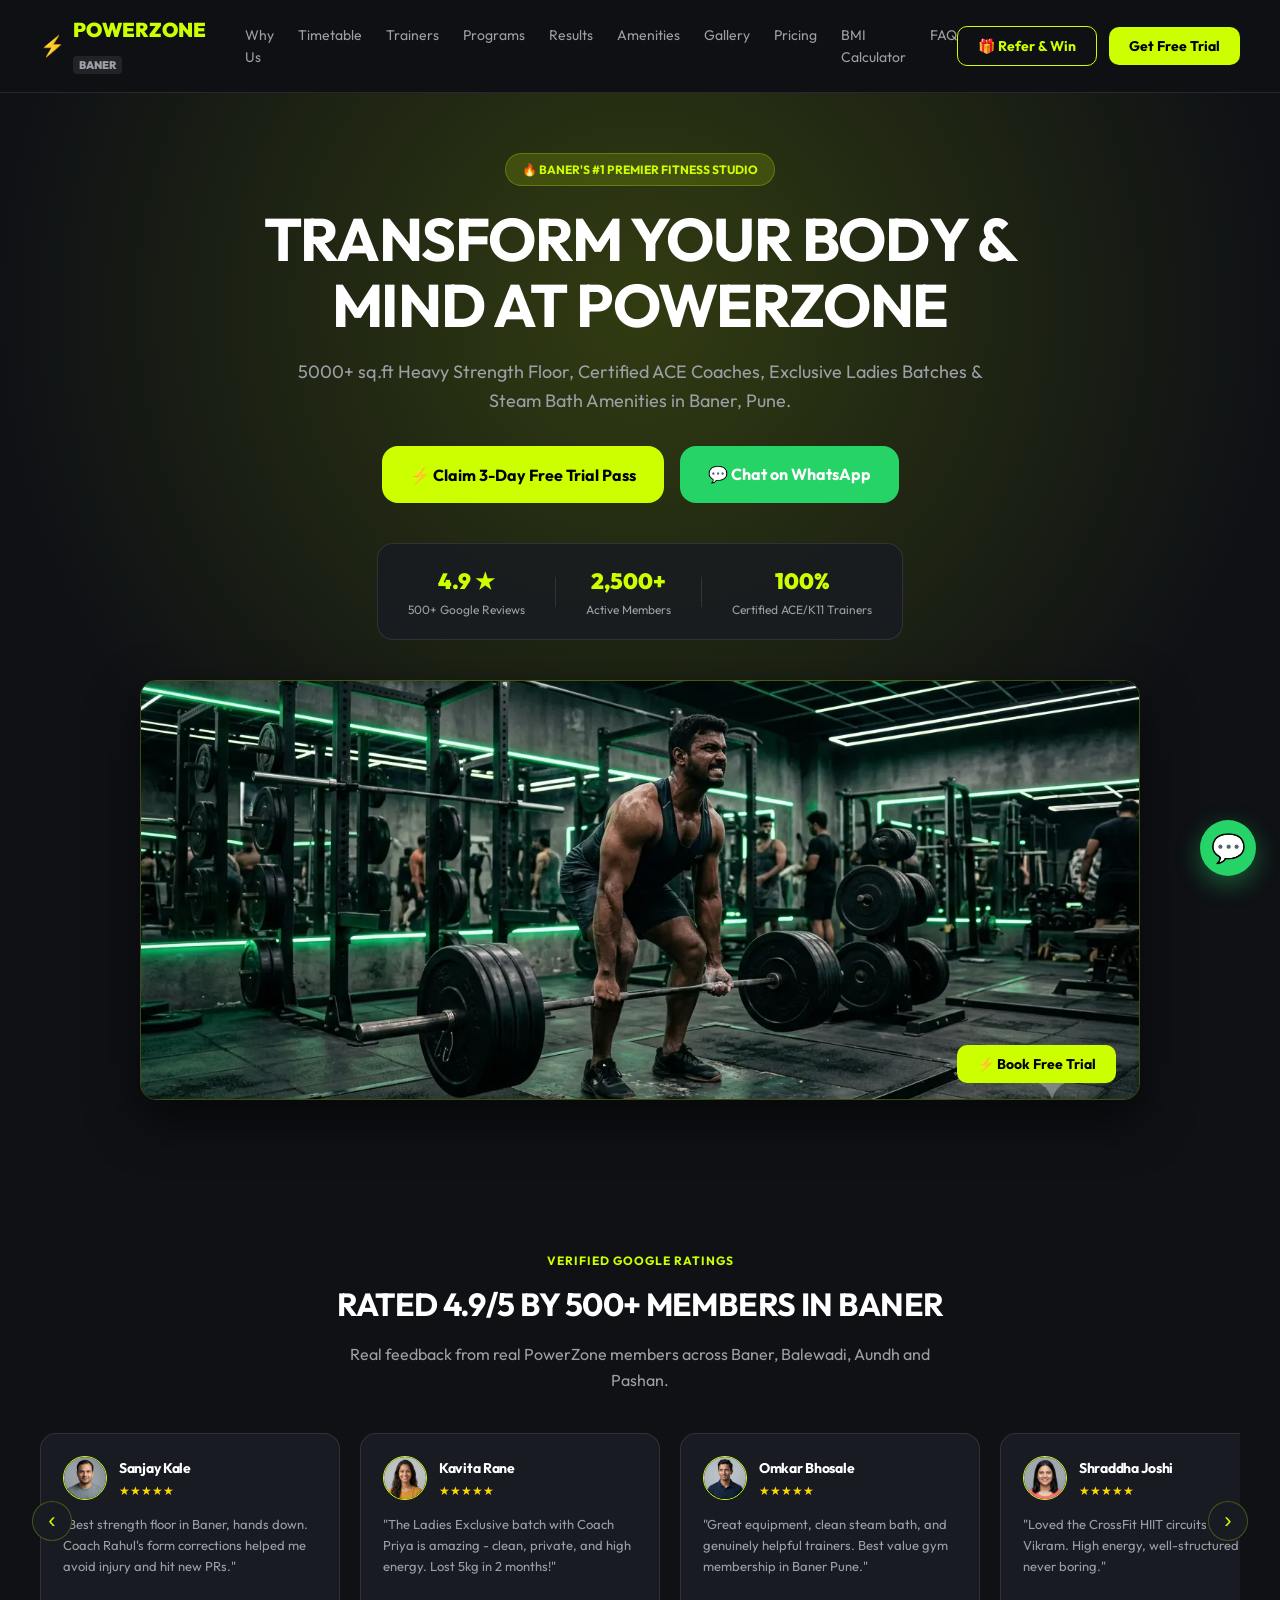
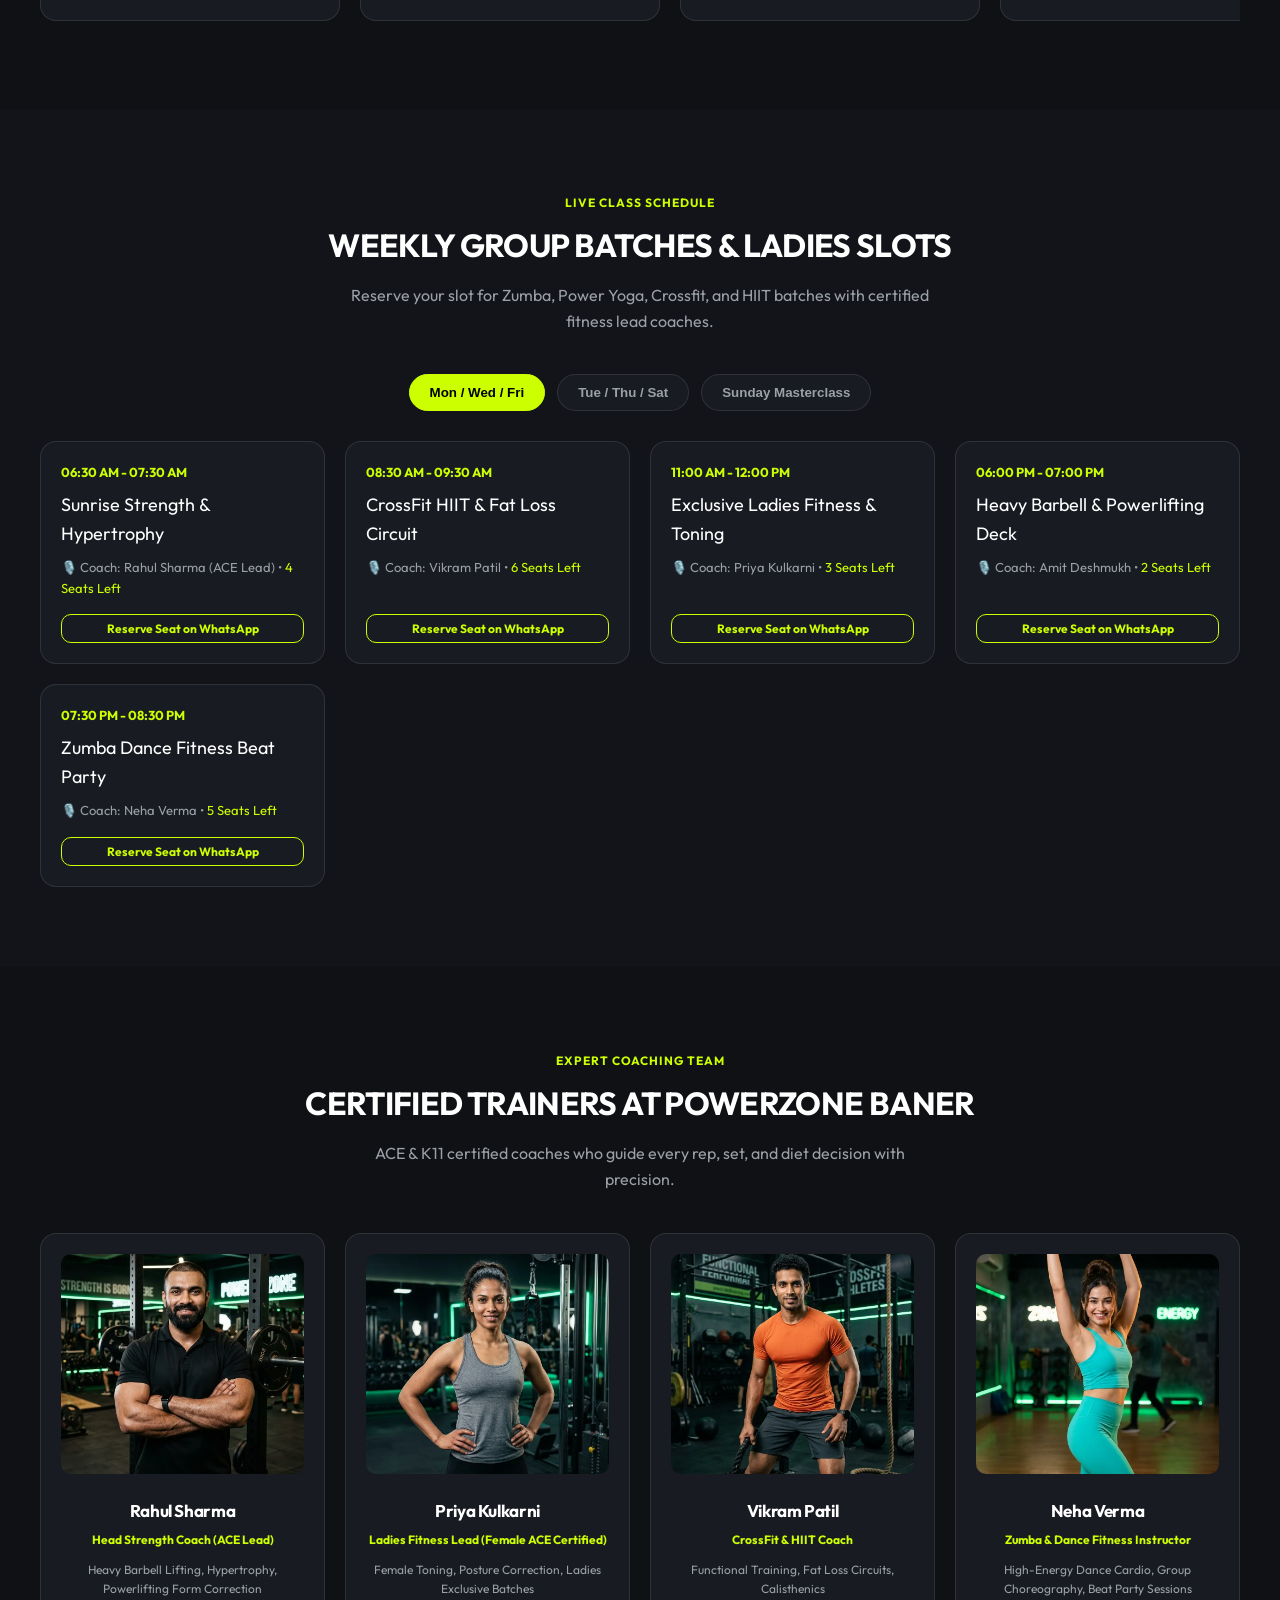
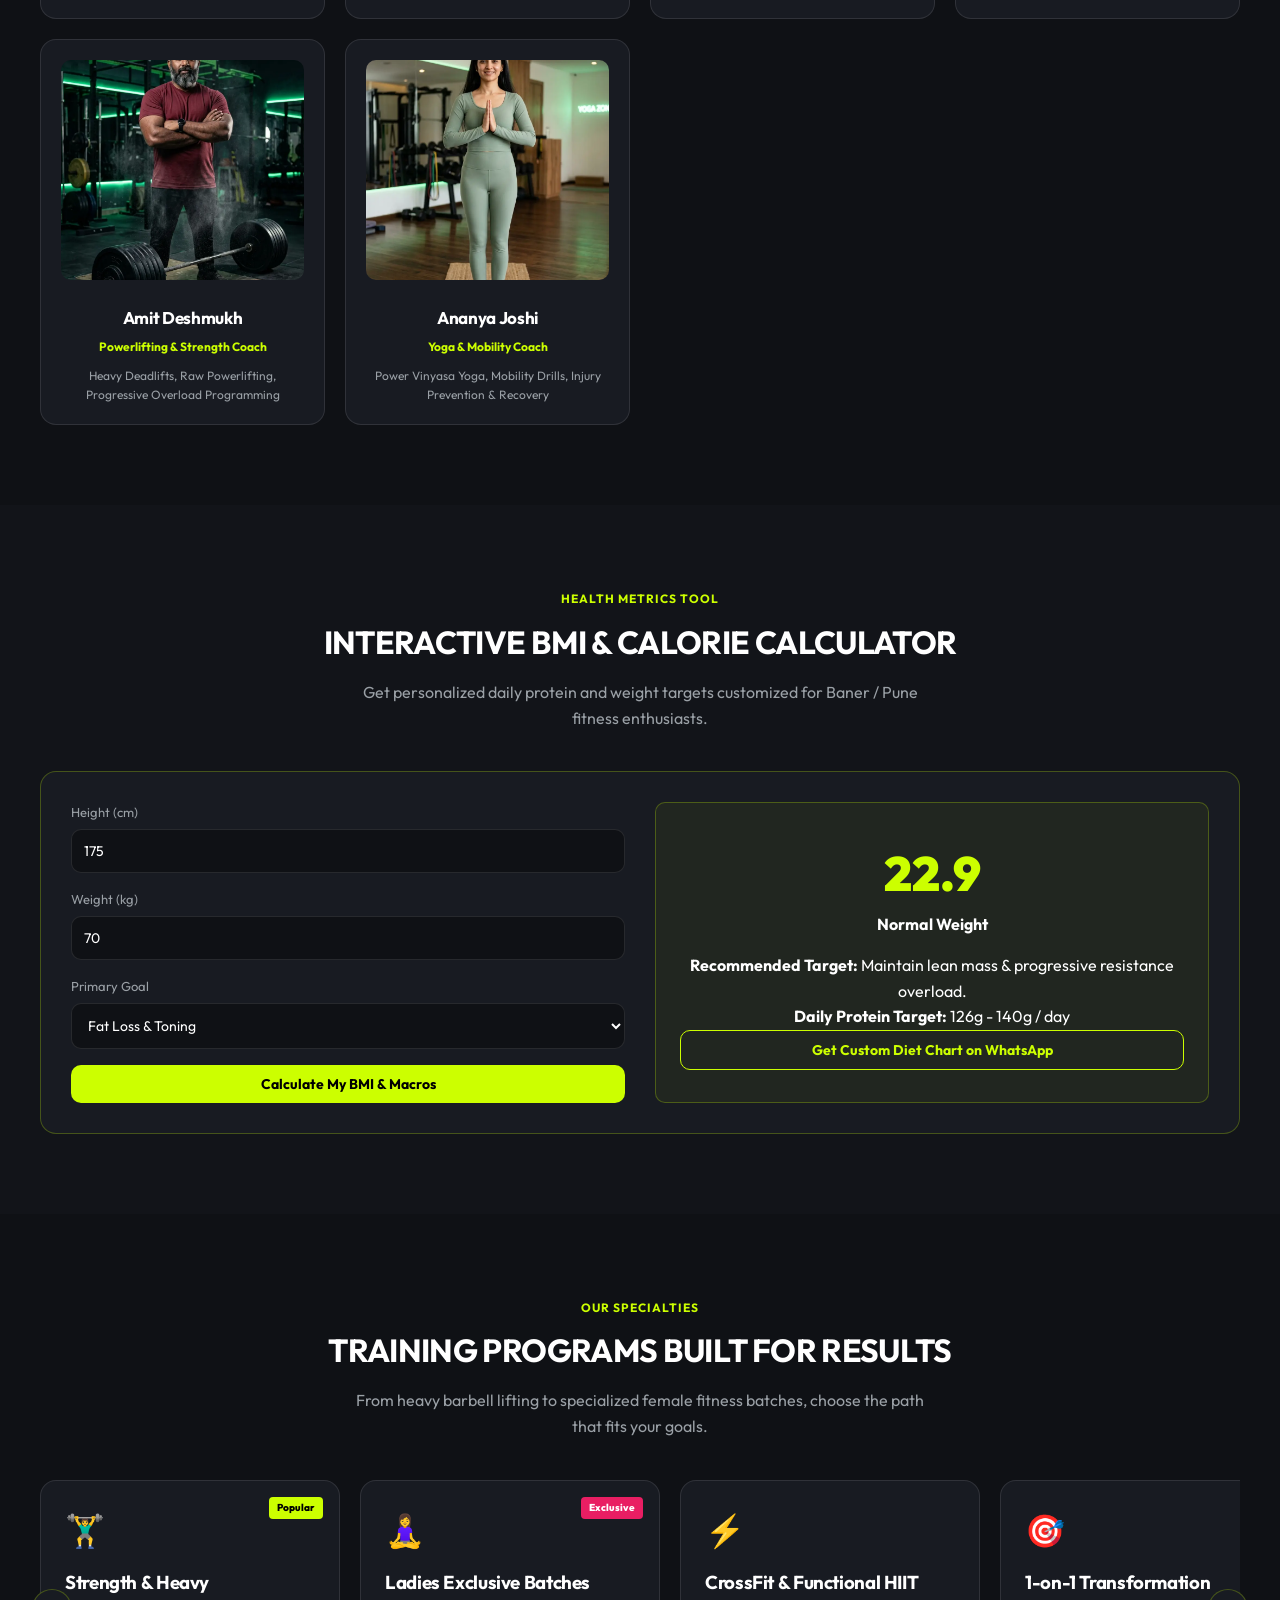
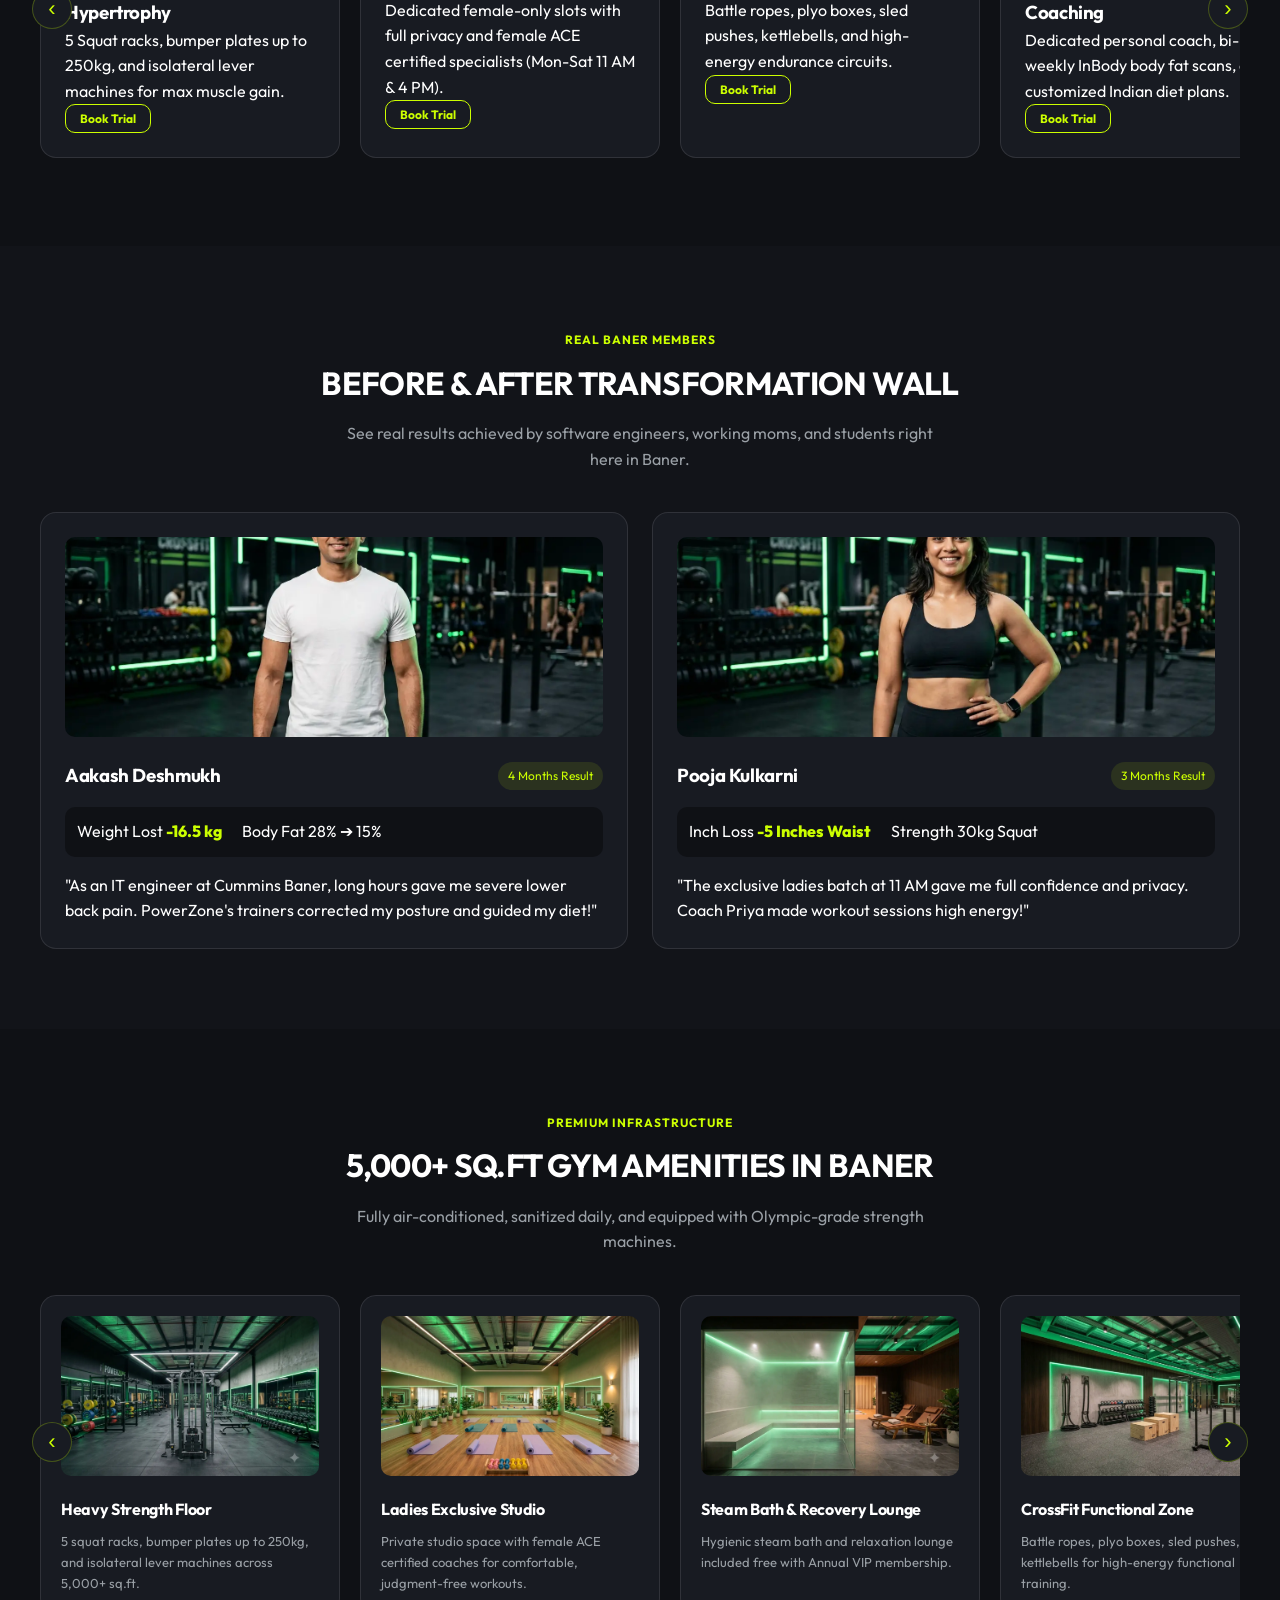
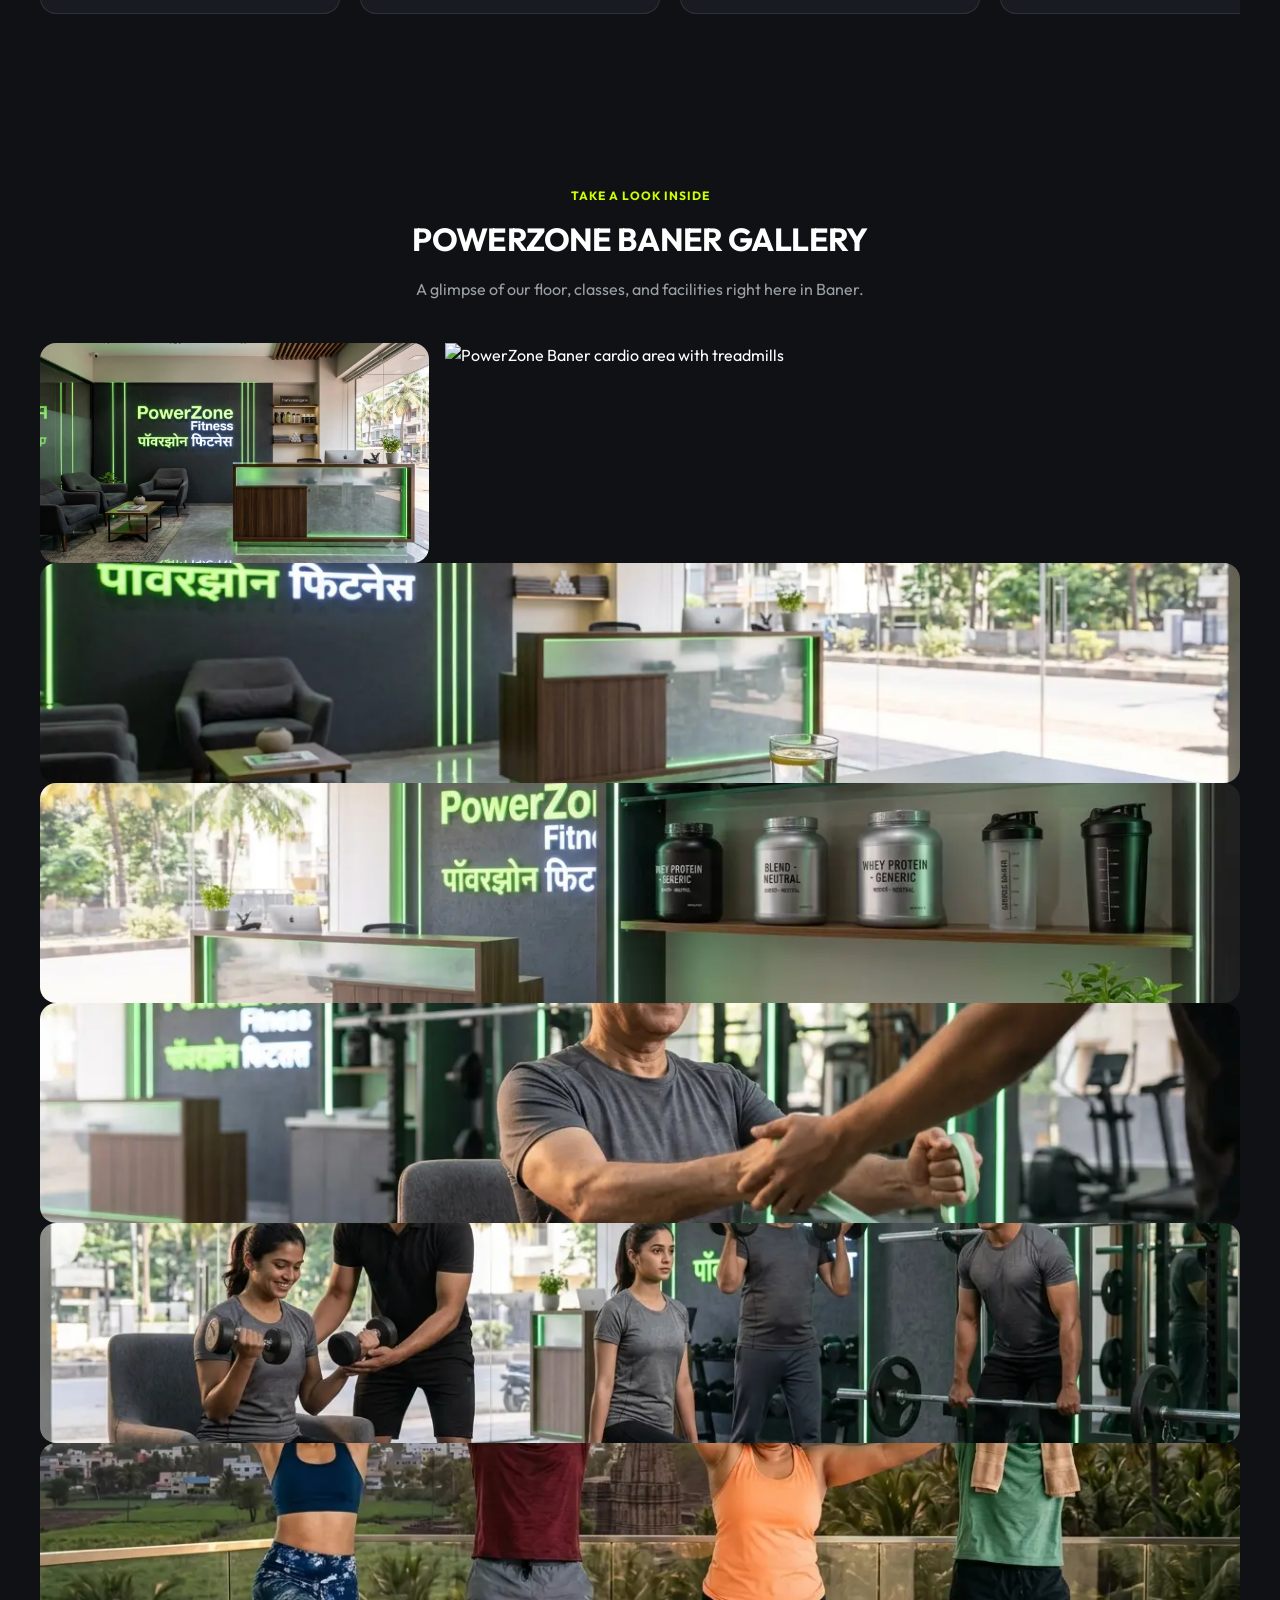
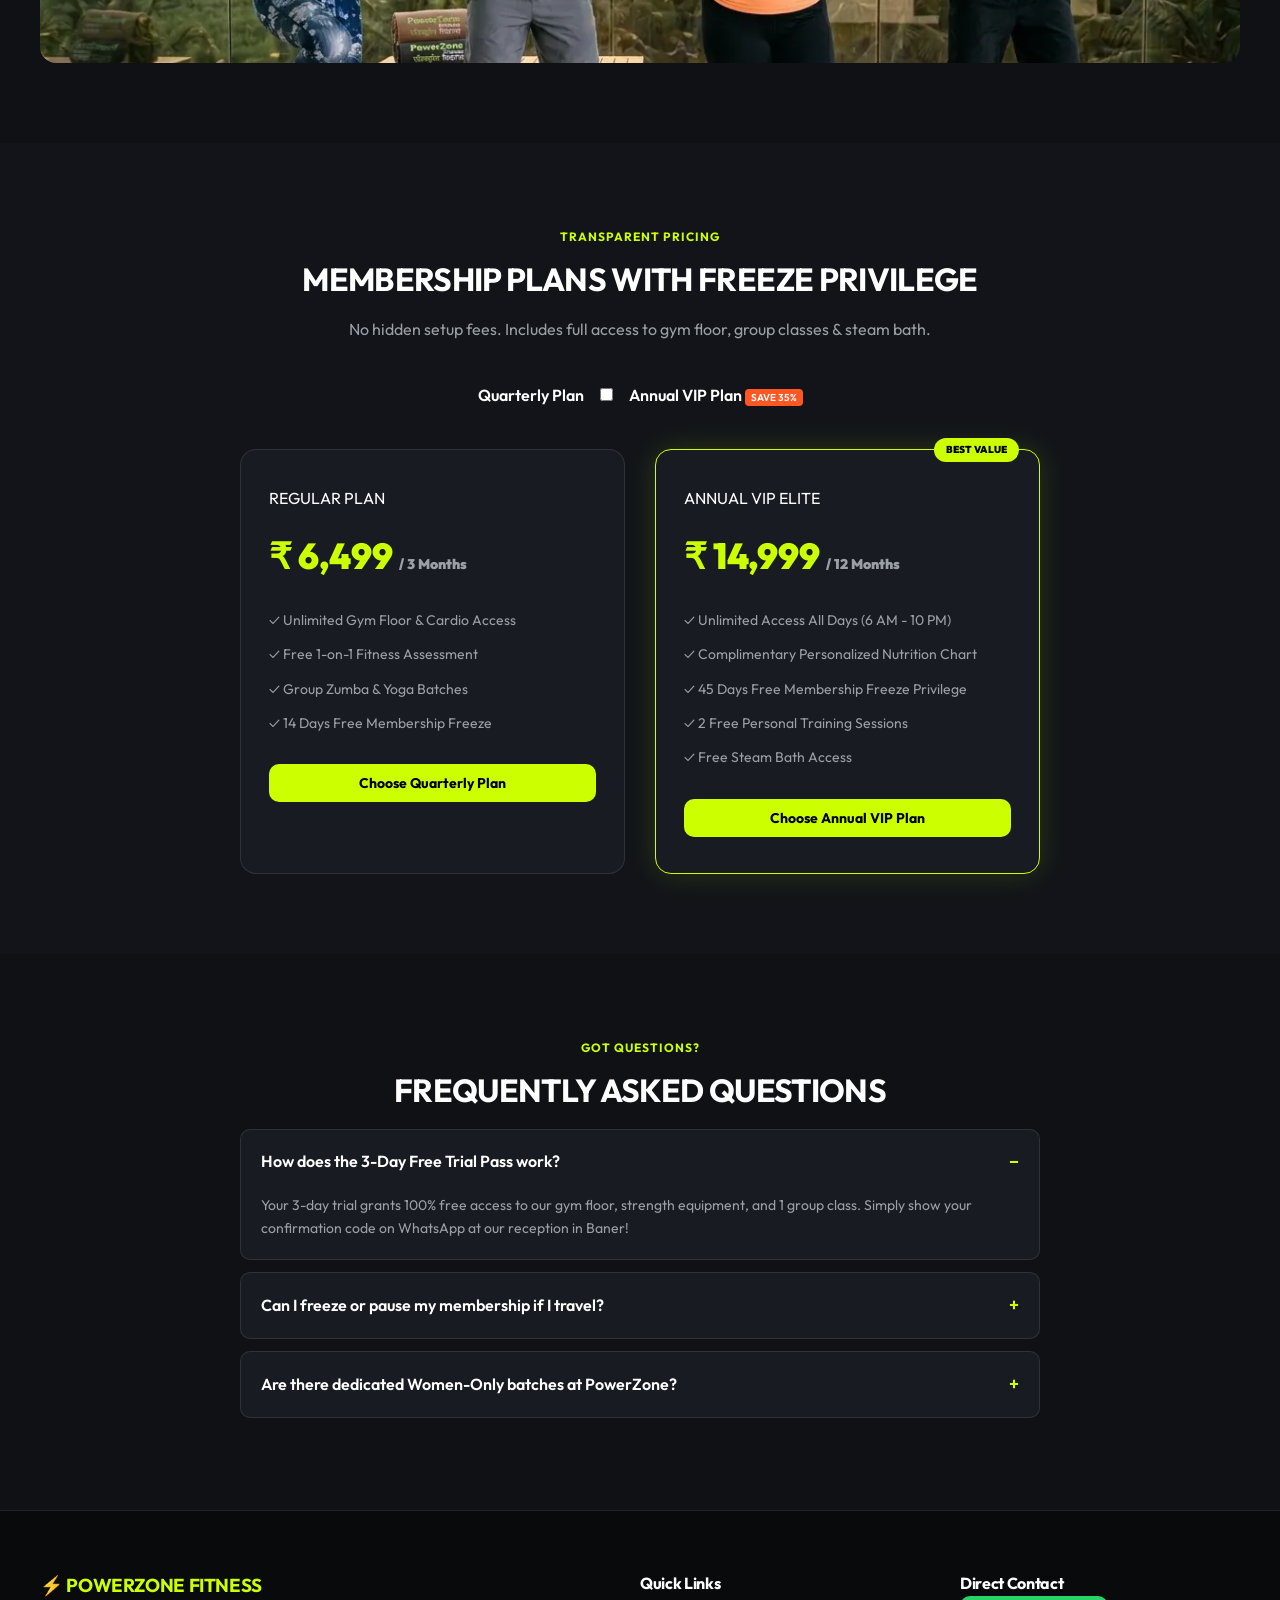
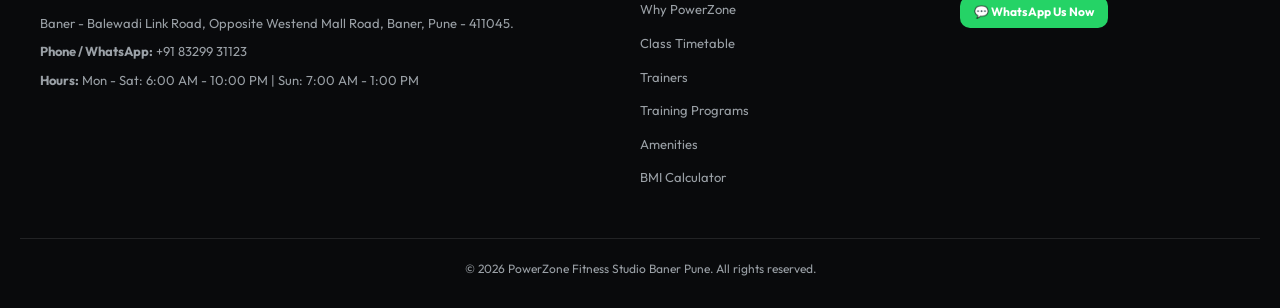
==== commit b1421b27: "Update gallery by removing unused images Removed several gallery items including yoga session, group" ====
--- a/index.html
+++ b/index.html
@@ -459,23 +459,28 @@
 
       <div class="gallery-grid">
         <div class="gallery-item">
+            <img src="images/gallery-reception.webp" alt="Reception area at PowerZone Baner" class="gallery-img">
+        </div>
           <img src="images/gallery-cardio-area.webp" alt="PowerZone Baner cardio area with treadmills" class="gallery-img">
         </div>
-        <div class="gallery-item">
-          <img src="images/gallery-yoga-session.webp" alt="Yoga session at PowerZone Baner" class="gallery-img">
-        </div>
+      <div class="gallery-item">
+  <img src="images/gallery-nutrition-corner.webp" alt="Nutrition consultation corner at PowerZone Baner" class="gallery-img">
+</div>
+<div class="gallery-item">
+  <img src="images/gallery-supplement-corner.webp" alt="Supplement corner at PowerZone Baner" class="gallery-img">
+</div>
+<div class="gallery-item">
+  <img src="images/gallery-senior-member.webp" alt="Senior member training at PowerZone Baner" class="gallery-img">
+</div>
+<div class="gallery-item">
+  <img src="images/gallery-personal-training-session.webp" alt="1-on-1 personal training session at PowerZone Baner" class="gallery-img">
+</div>
+        
         <div class="gallery-item">
           <img src="images/gallery-zumba-class.webp" alt="Zumba dance fitness class at PowerZone Baner" class="gallery-img">
         </div>
-        <div class="gallery-item">
-          <img src="images/gallery-group-workout.webp" alt="Group workout session at PowerZone Baner" class="gallery-img">
-        </div>
-        <div class="gallery-item">
-          <img src="images/gallery-locker-room.webp" alt="Locker room at PowerZone Baner" class="gallery-img">
-        </div>
-        <div class="gallery-item">
-          <img src="images/gallery-reception.webp" alt="Reception area at PowerZone Baner" class="gallery-img">
-        </div>
+        
+        
       </div>
     </div>
   </section>
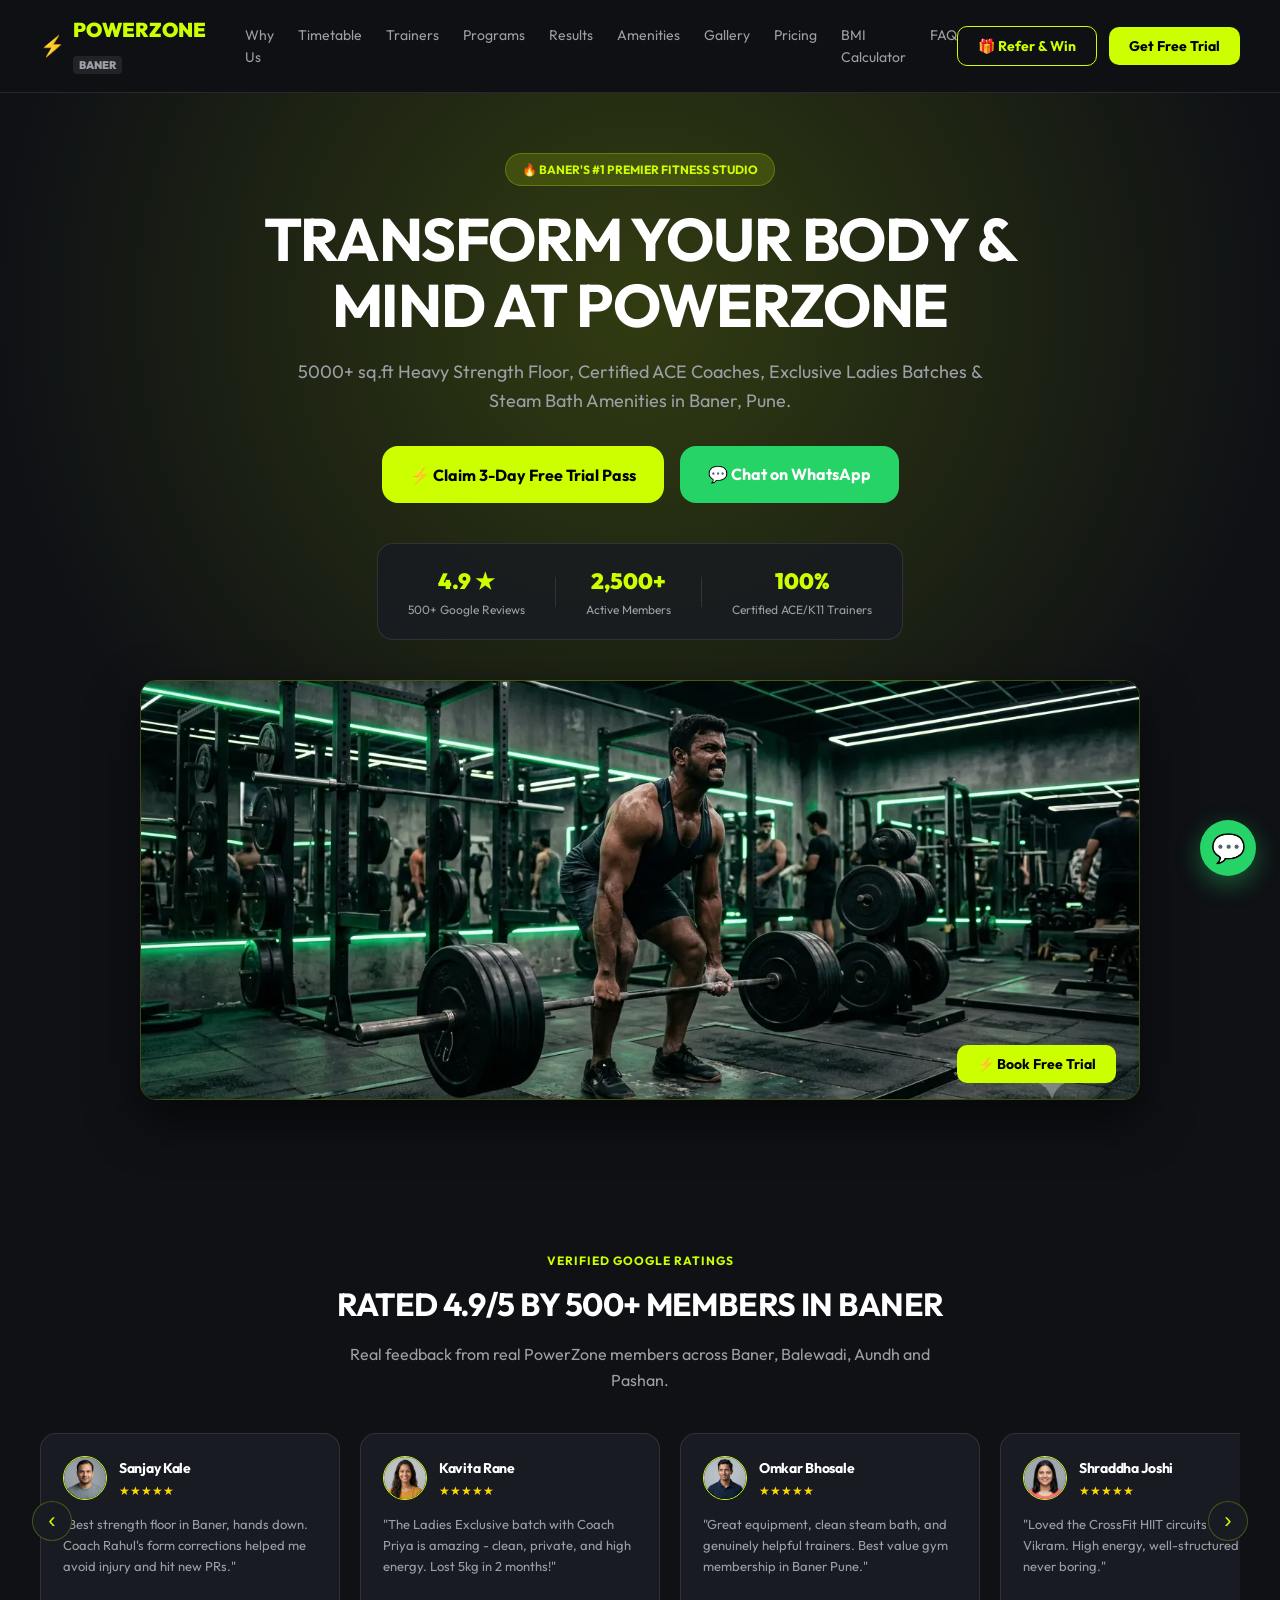
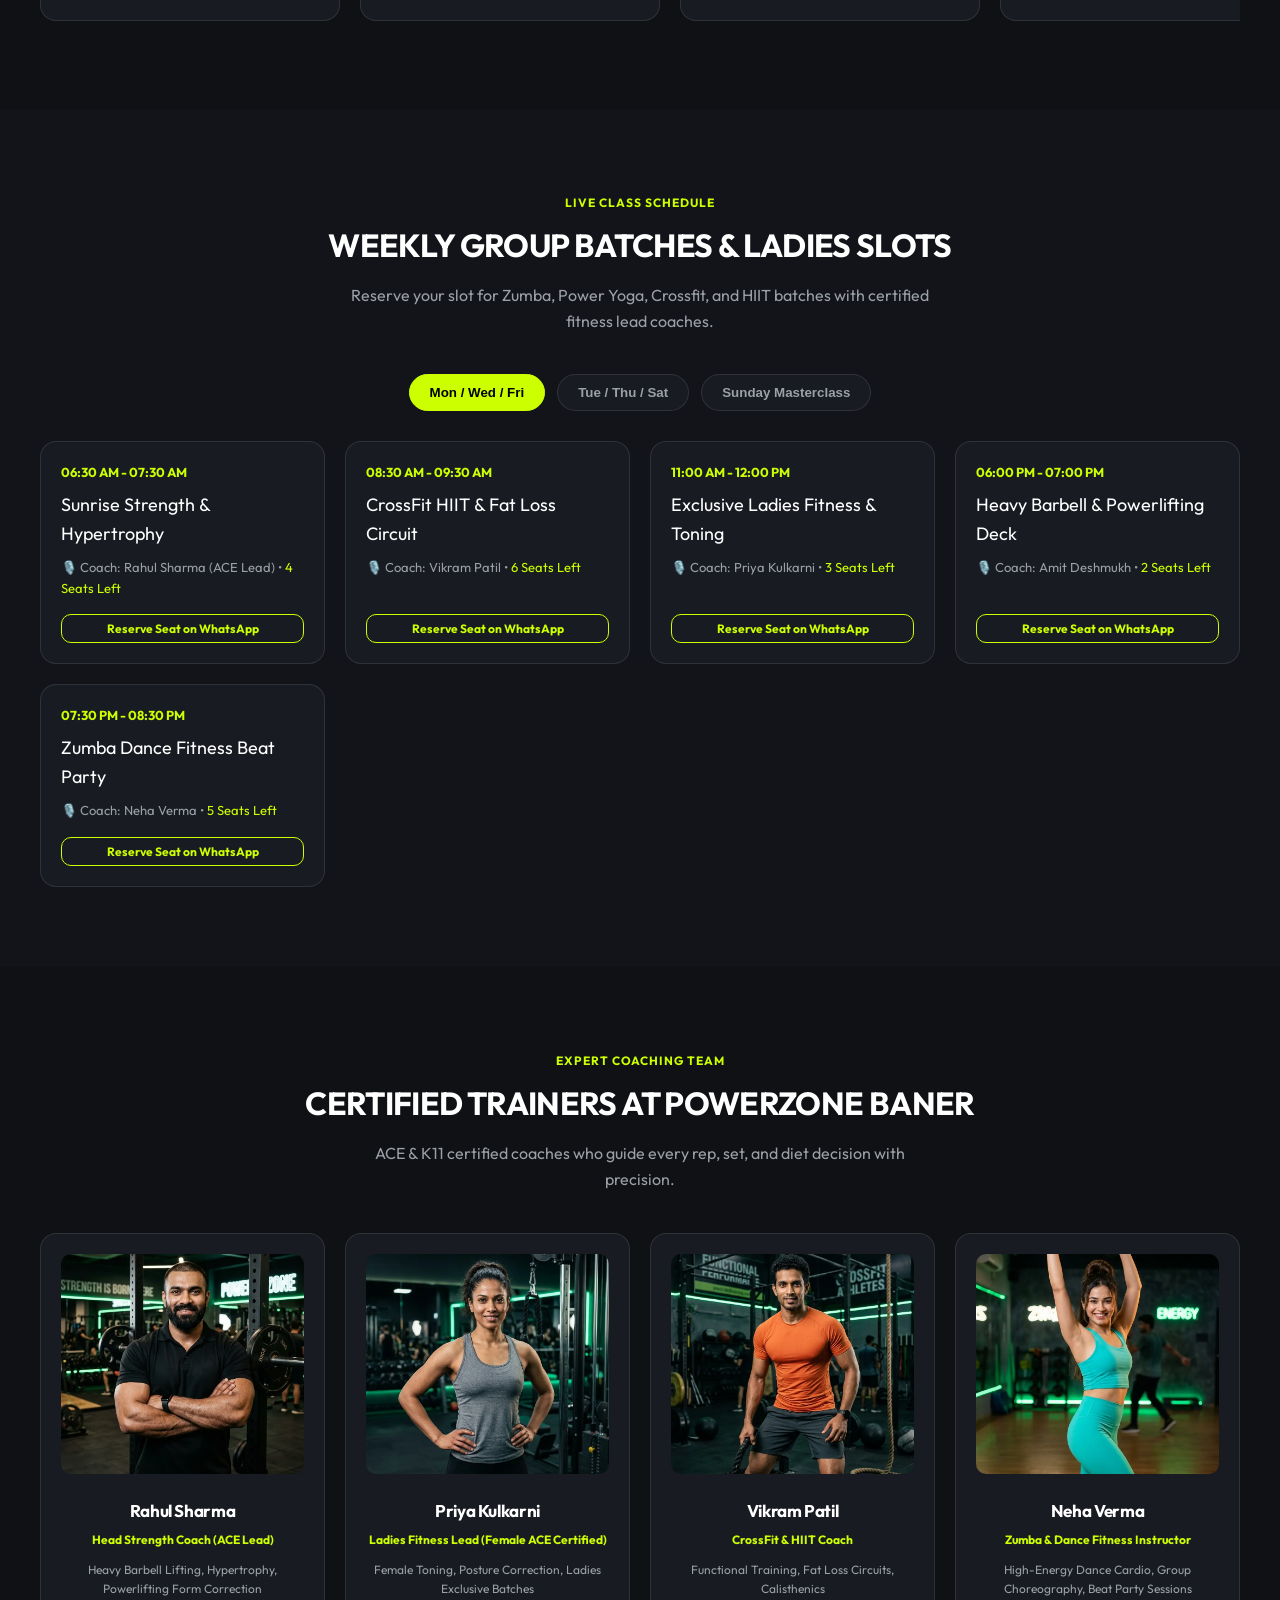
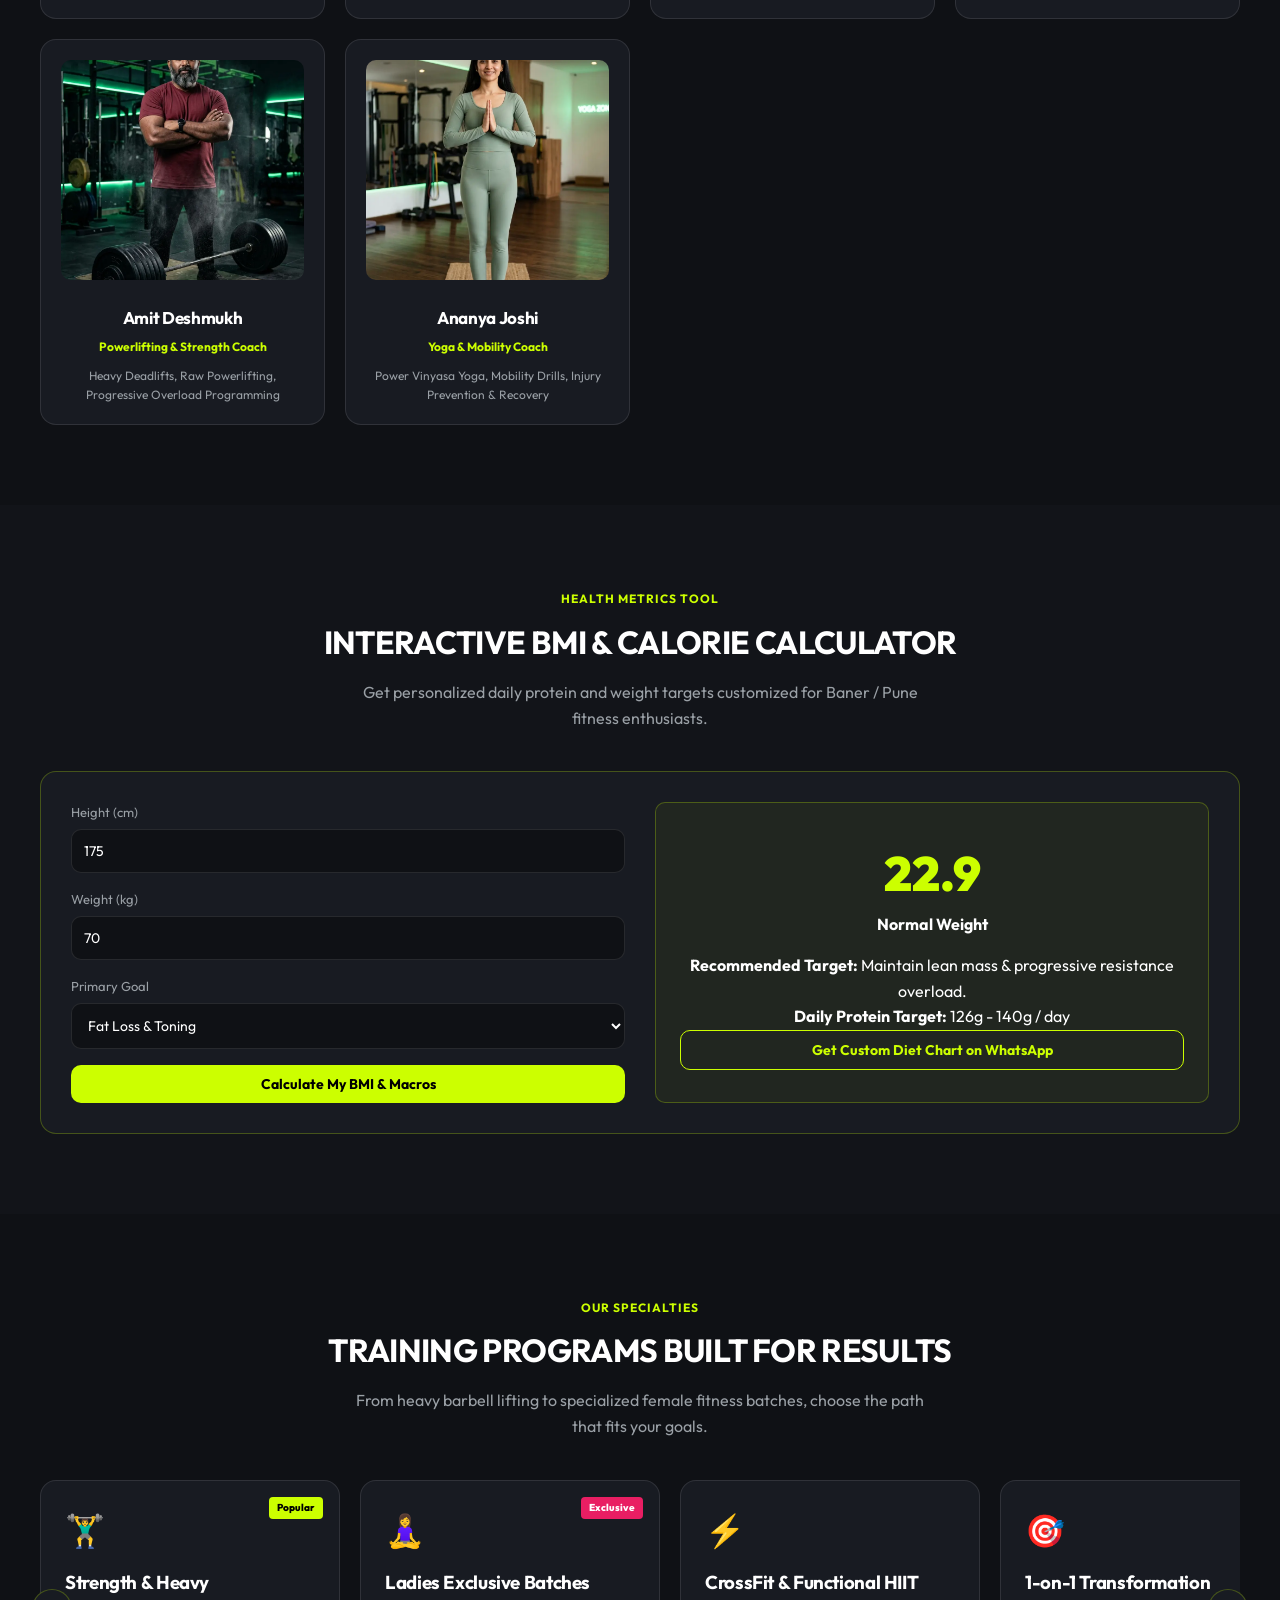
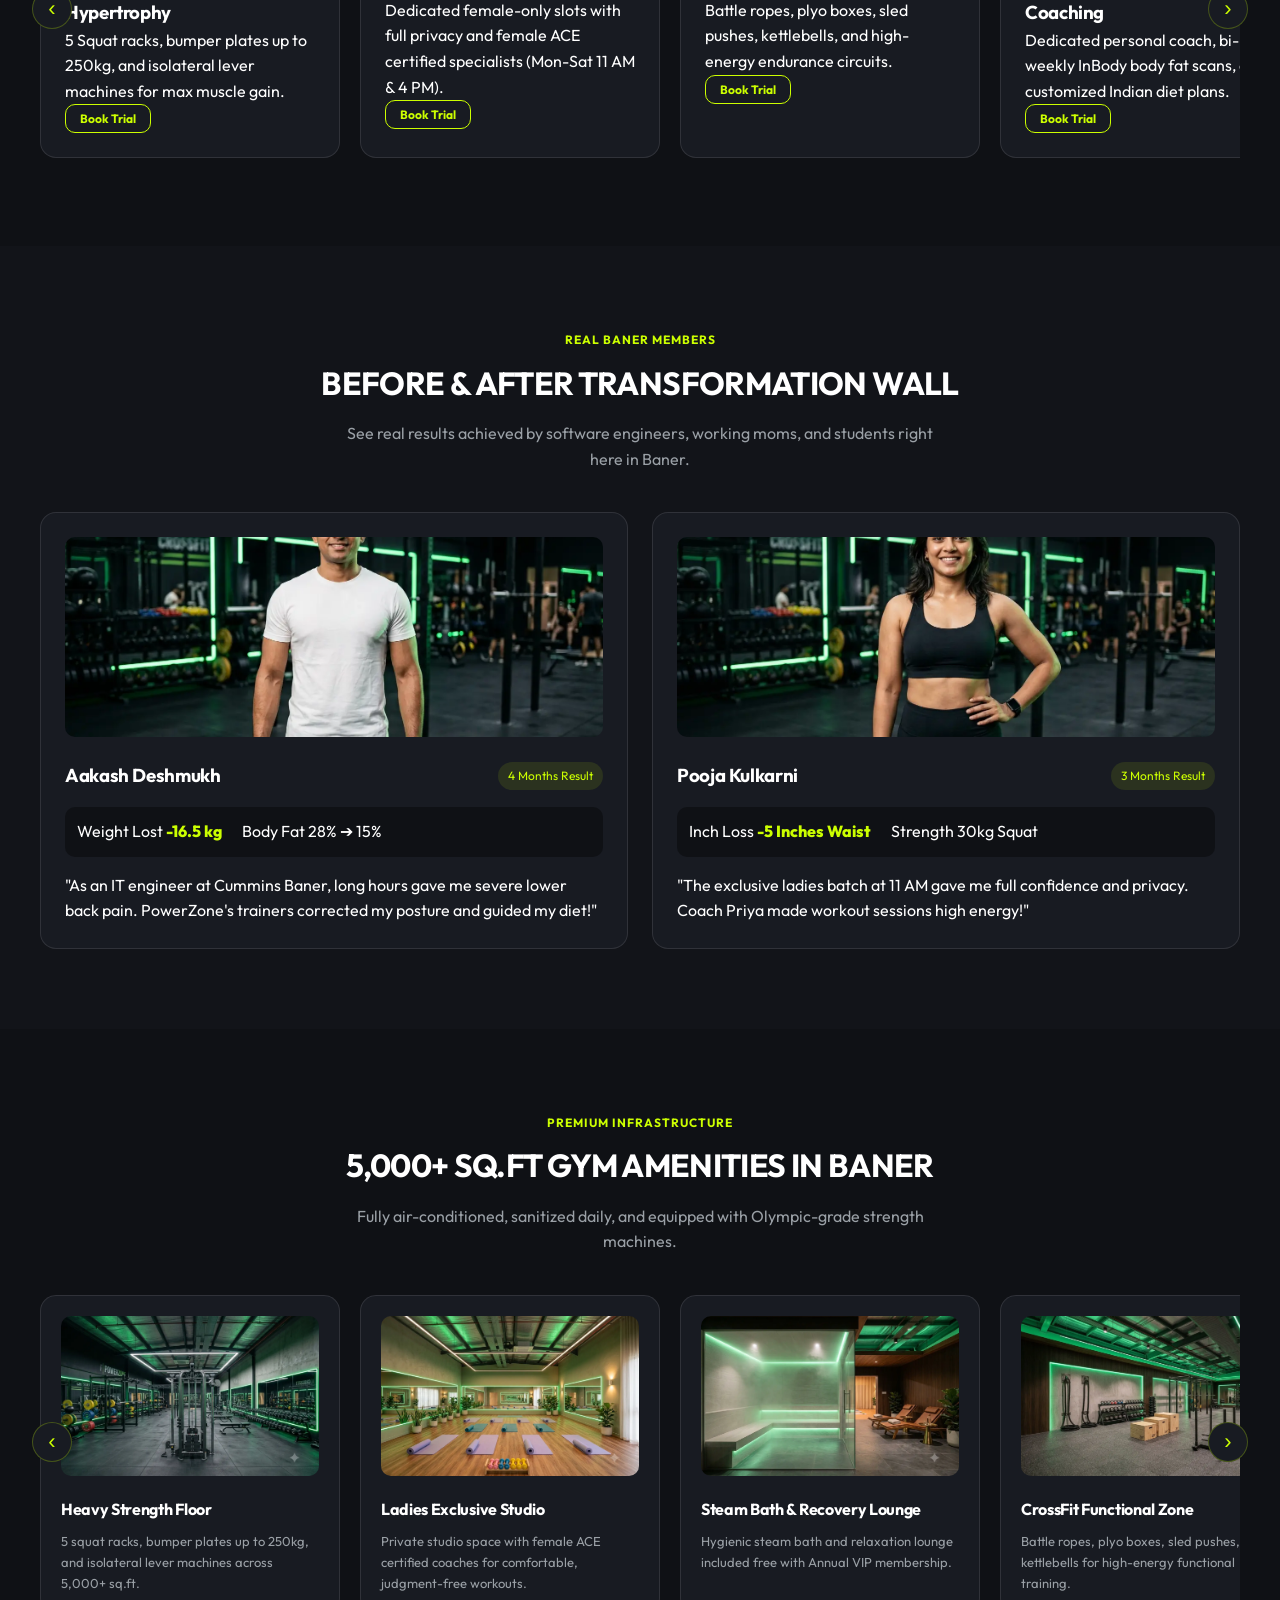
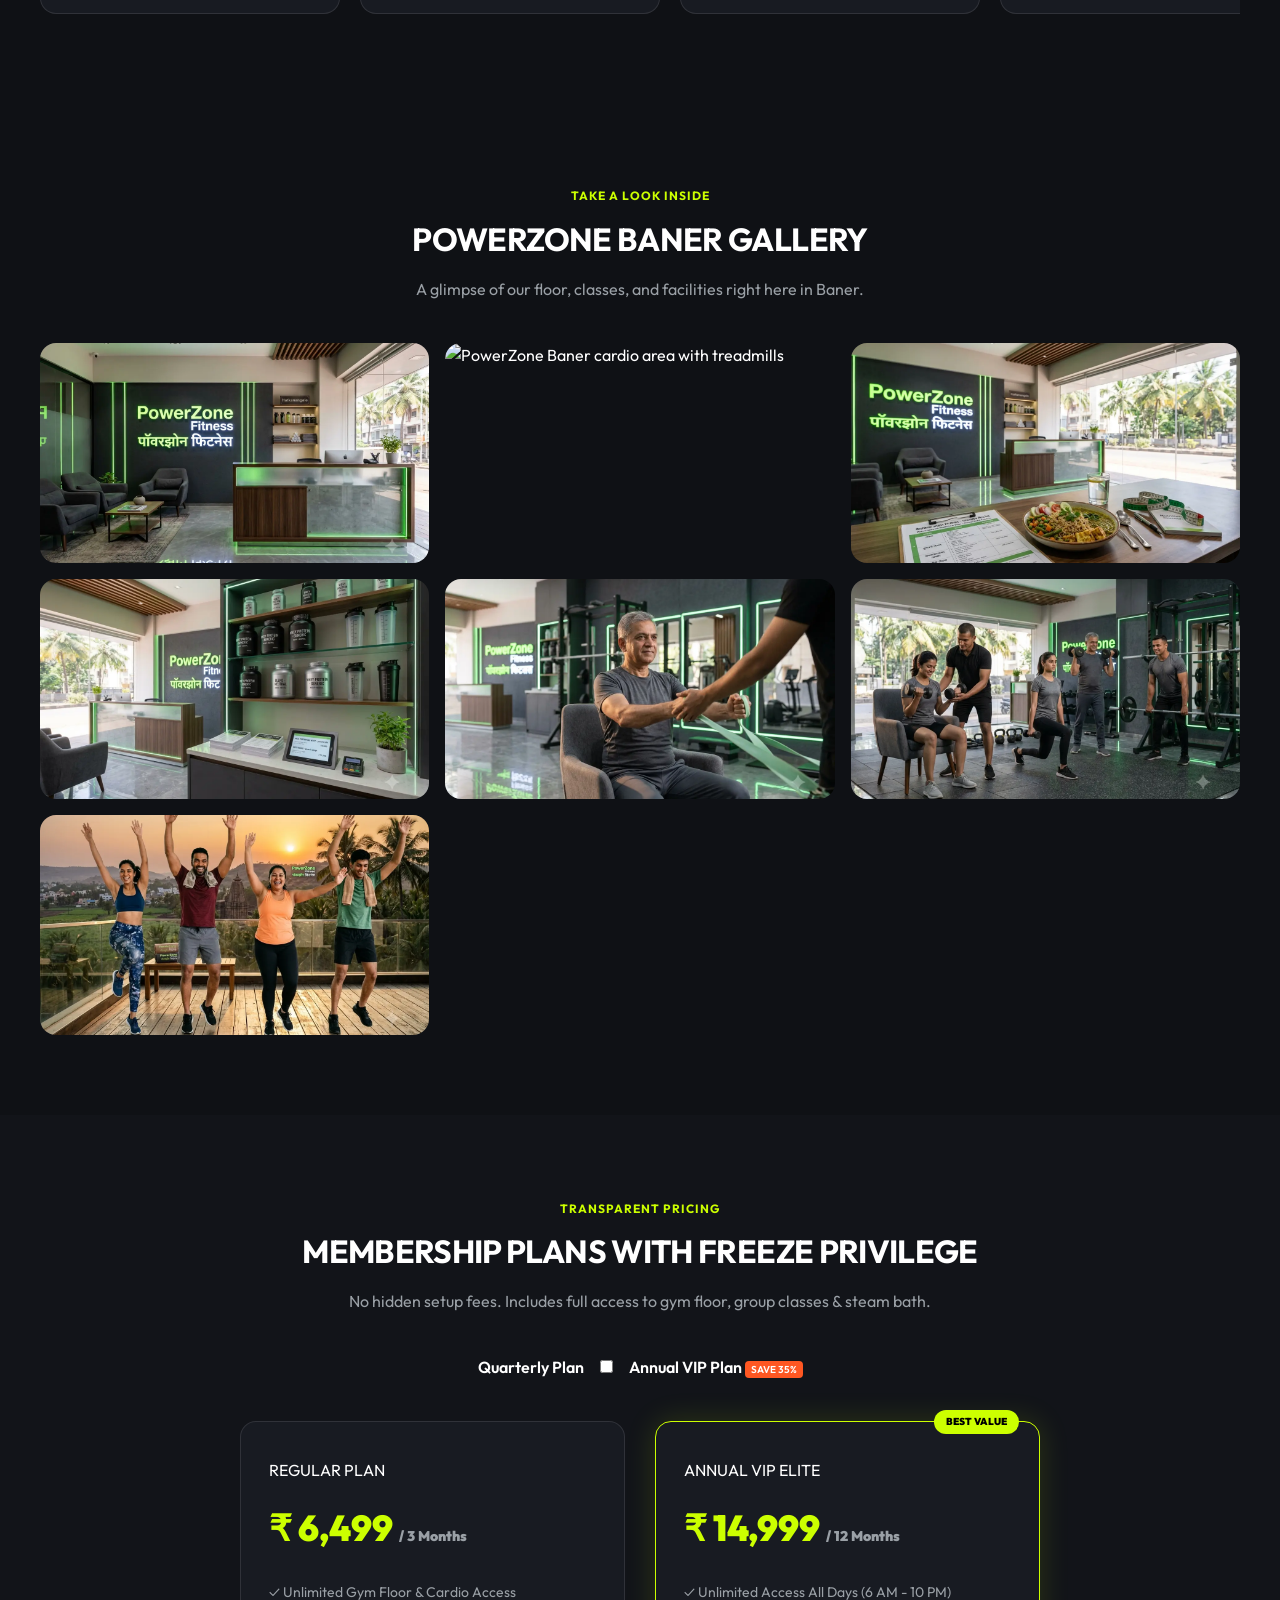
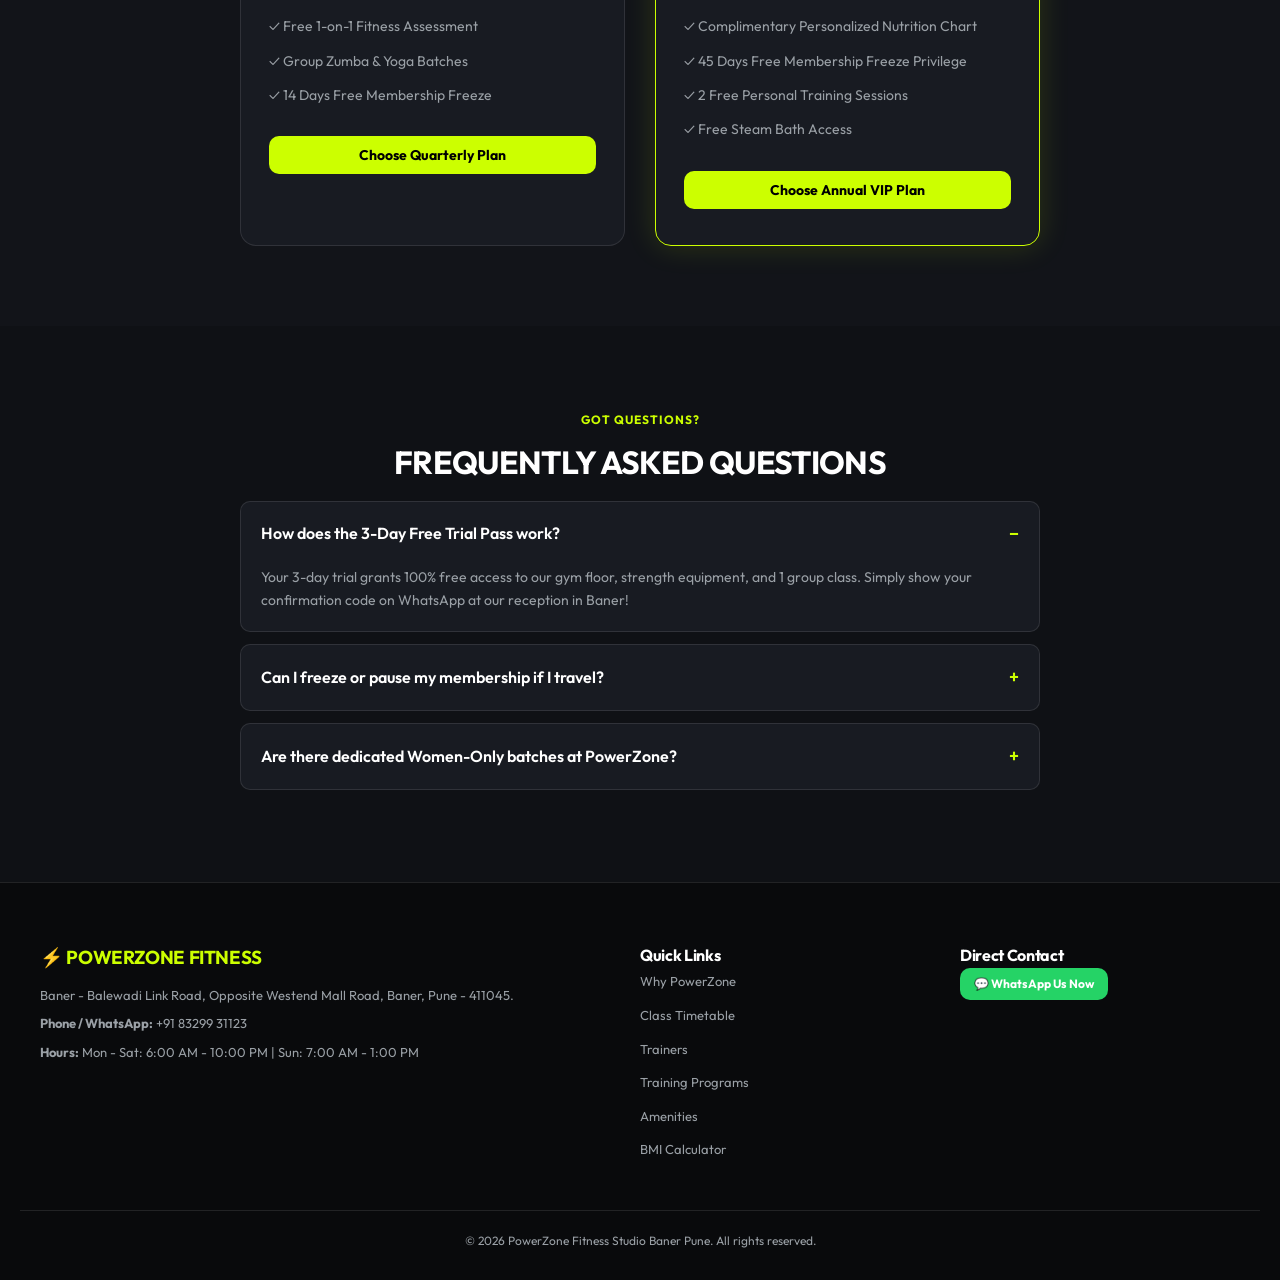
==== commit 3e0afd80: "Refactor gallery items in index.html" ====
--- a/index.html
+++ b/index.html
@@ -459,28 +459,26 @@
 
       <div class="gallery-grid">
         <div class="gallery-item">
-            <img src="images/gallery-reception.webp" alt="Reception area at PowerZone Baner" class="gallery-img">
-        </div>
+          <img src="images/gallery-reception.webp" alt="Reception area at PowerZone Baner" class="gallery-img">
+        </div>
+        <div class="gallery-item">
           <img src="images/gallery-cardio-area.webp" alt="PowerZone Baner cardio area with treadmills" class="gallery-img">
         </div>
-      <div class="gallery-item">
-  <img src="images/gallery-nutrition-corner.webp" alt="Nutrition consultation corner at PowerZone Baner" class="gallery-img">
-</div>
-<div class="gallery-item">
-  <img src="images/gallery-supplement-corner.webp" alt="Supplement corner at PowerZone Baner" class="gallery-img">
-</div>
-<div class="gallery-item">
-  <img src="images/gallery-senior-member.webp" alt="Senior member training at PowerZone Baner" class="gallery-img">
-</div>
-<div class="gallery-item">
-  <img src="images/gallery-personal-training-session.webp" alt="1-on-1 personal training session at PowerZone Baner" class="gallery-img">
-</div>
-        
+        <div class="gallery-item">
+          <img src="images/gallery-nutrition-corner.webp" alt="Nutrition consultation corner at PowerZone Baner" class="gallery-img">
+        </div>
+        <div class="gallery-item">
+          <img src="images/gallery-supplement-corner.webp" alt="Supplement corner at PowerZone Baner" class="gallery-img">
+        </div>
+        <div class="gallery-item">
+          <img src="images/gallery-senior-member.webp" alt="Senior member training at PowerZone Baner" class="gallery-img">
+        </div>
+        <div class="gallery-item">
+          <img src="images/gallery-personal-training-session.webp" alt="1-on-1 personal training session at PowerZone Baner" class="gallery-img">
+        </div>
         <div class="gallery-item">
           <img src="images/gallery-zumba-class.webp" alt="Zumba dance fitness class at PowerZone Baner" class="gallery-img">
         </div>
-        
-        
       </div>
     </div>
   </section>
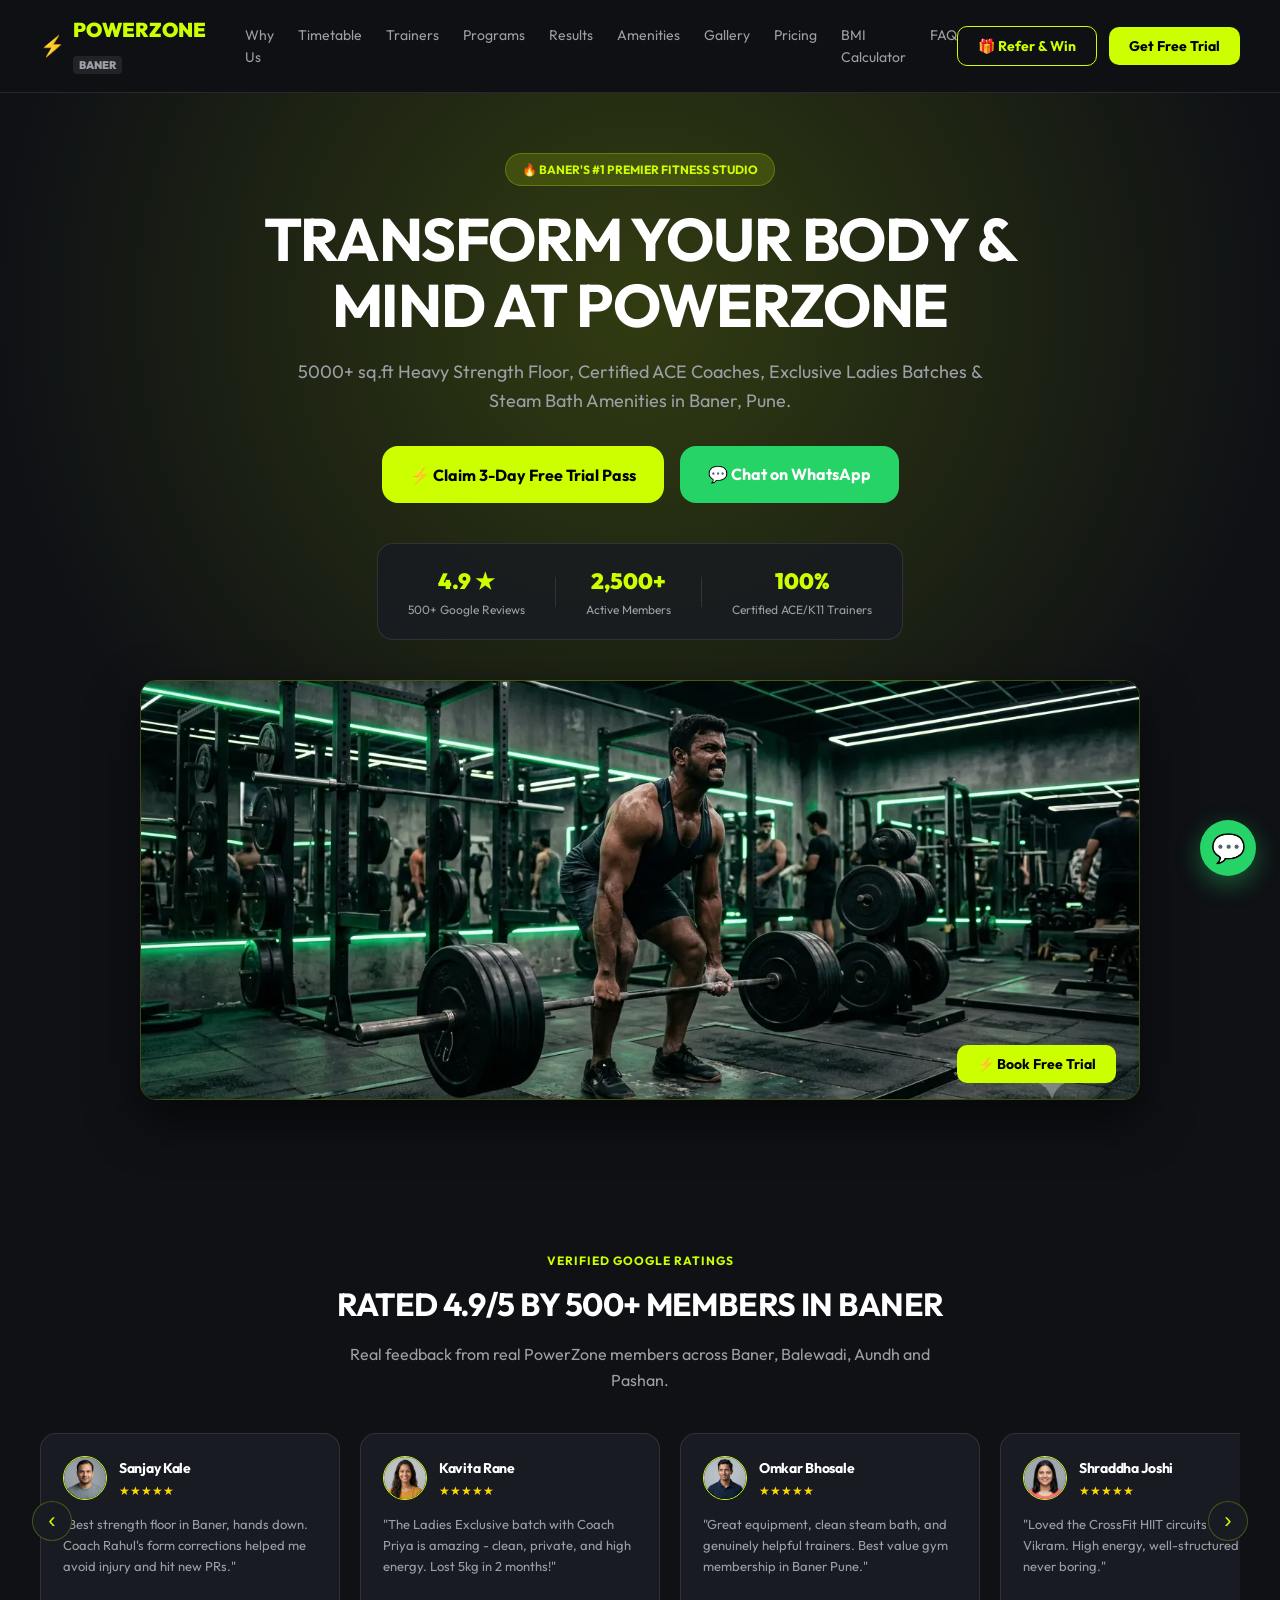
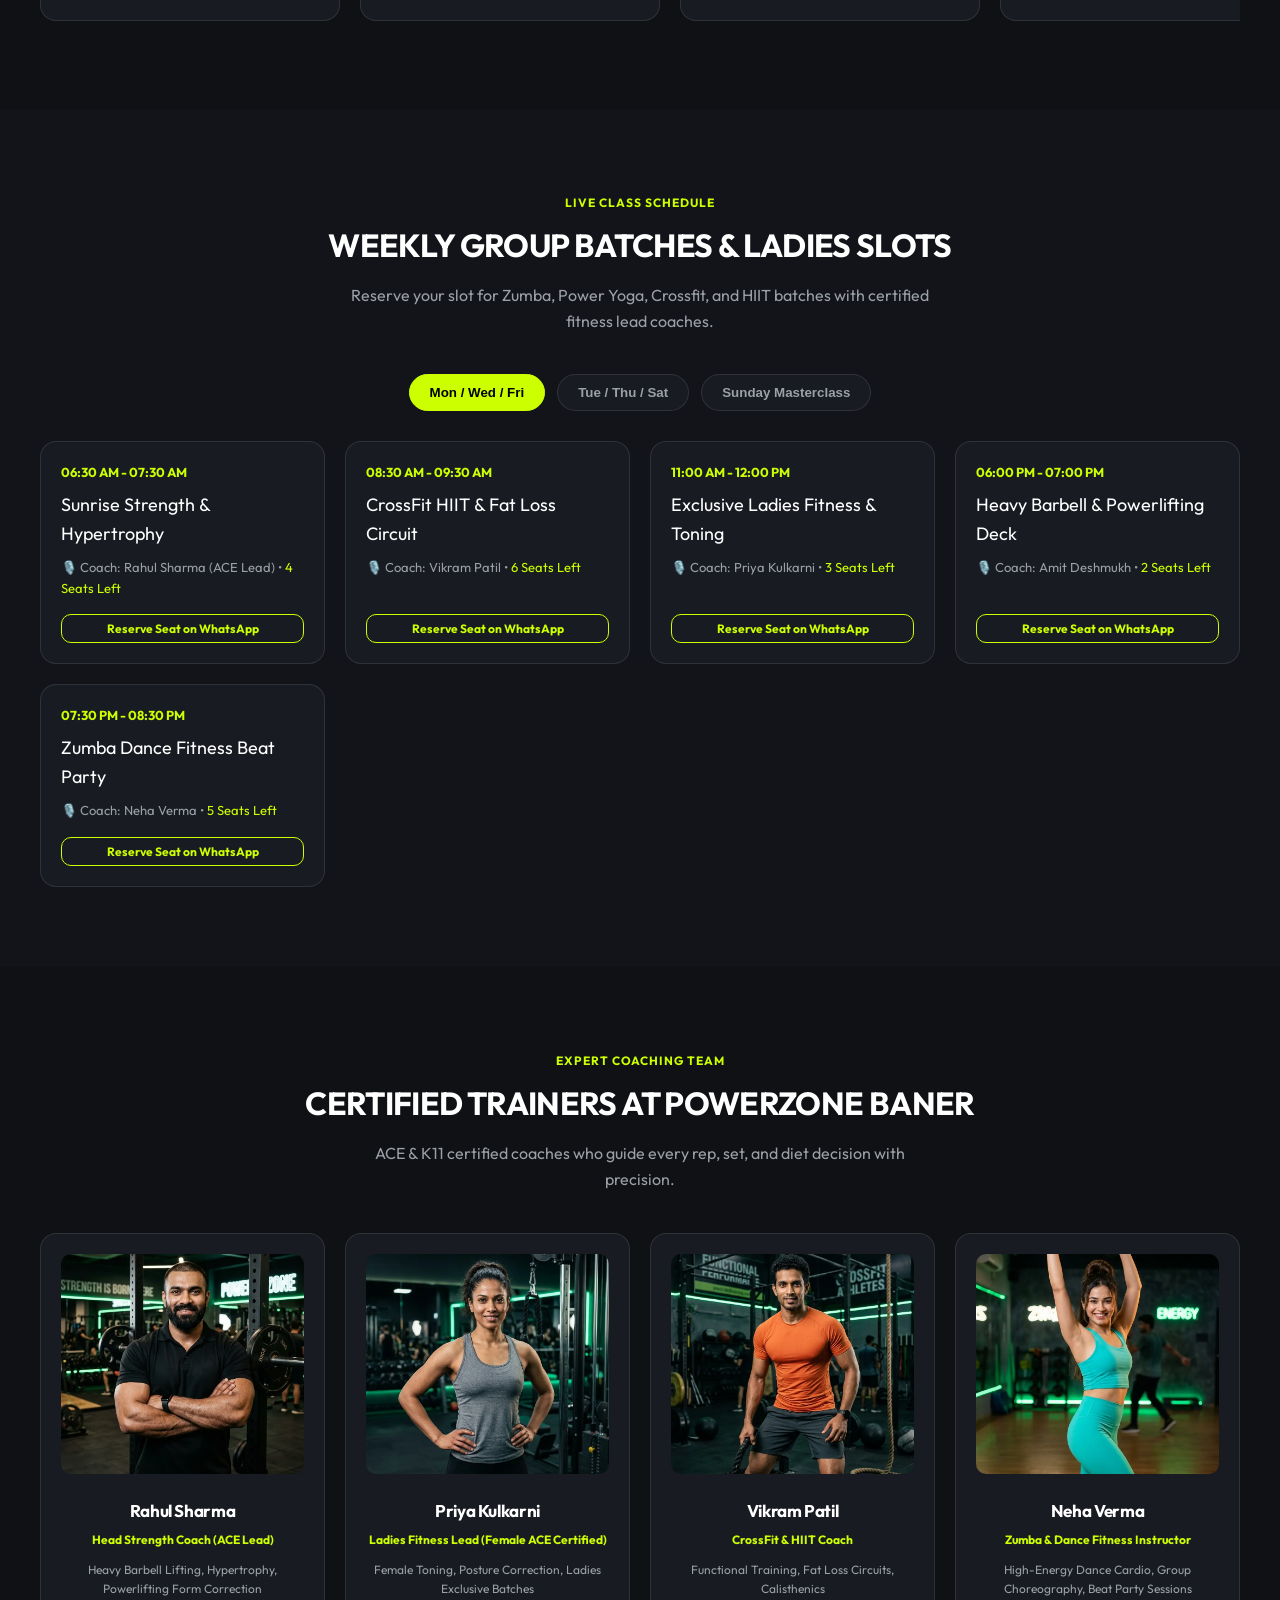
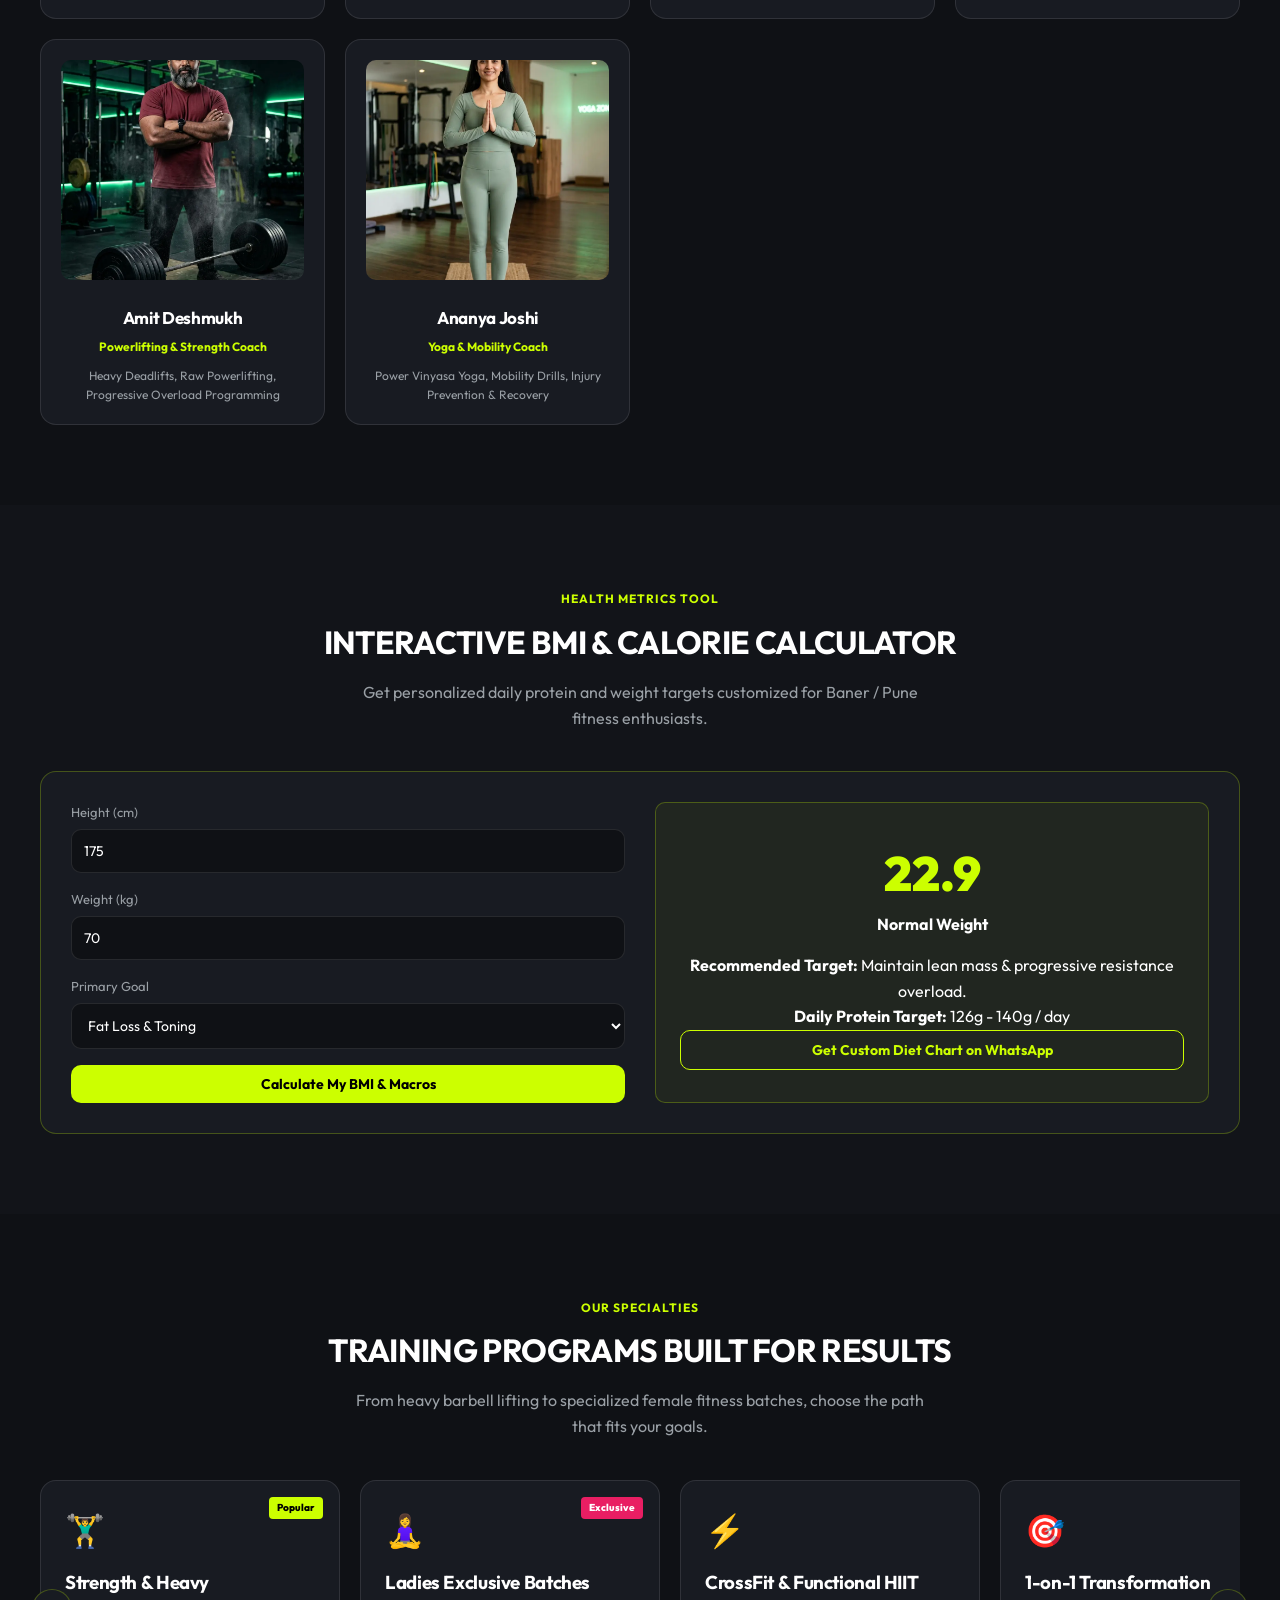
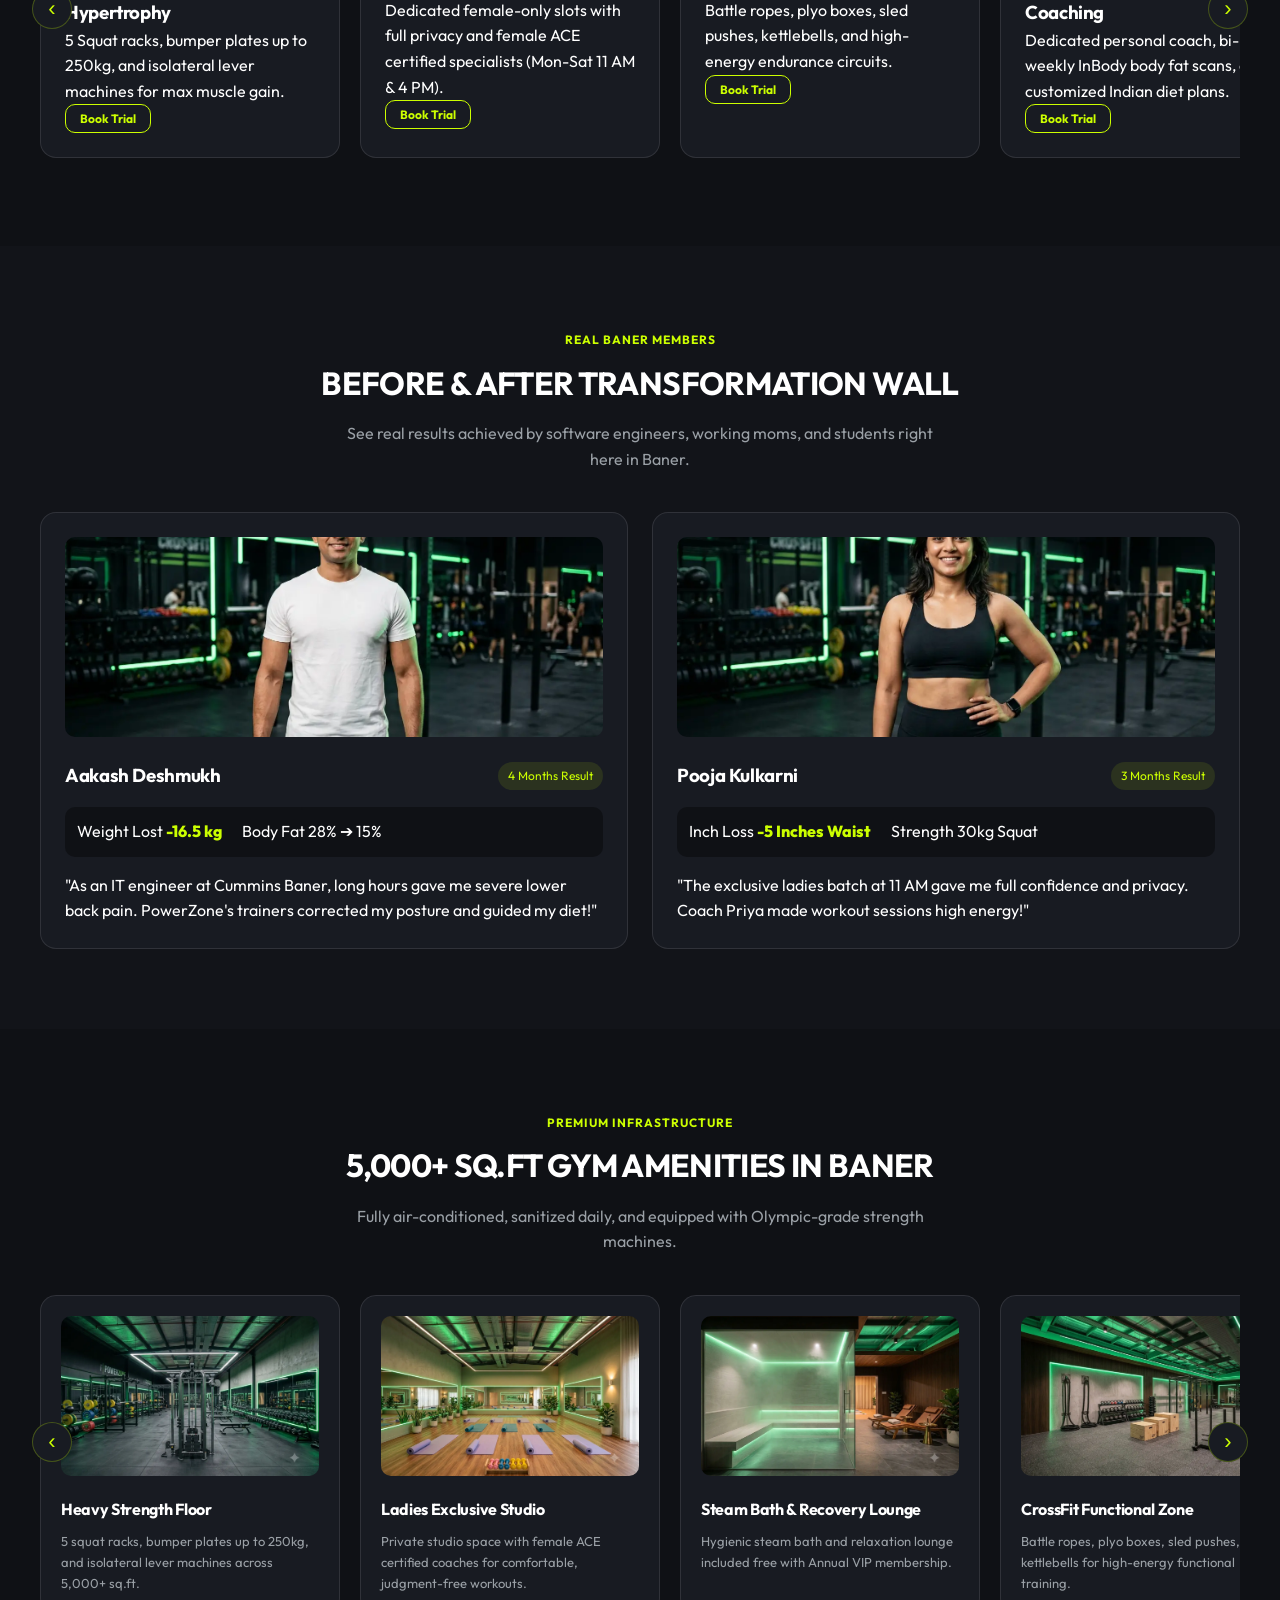
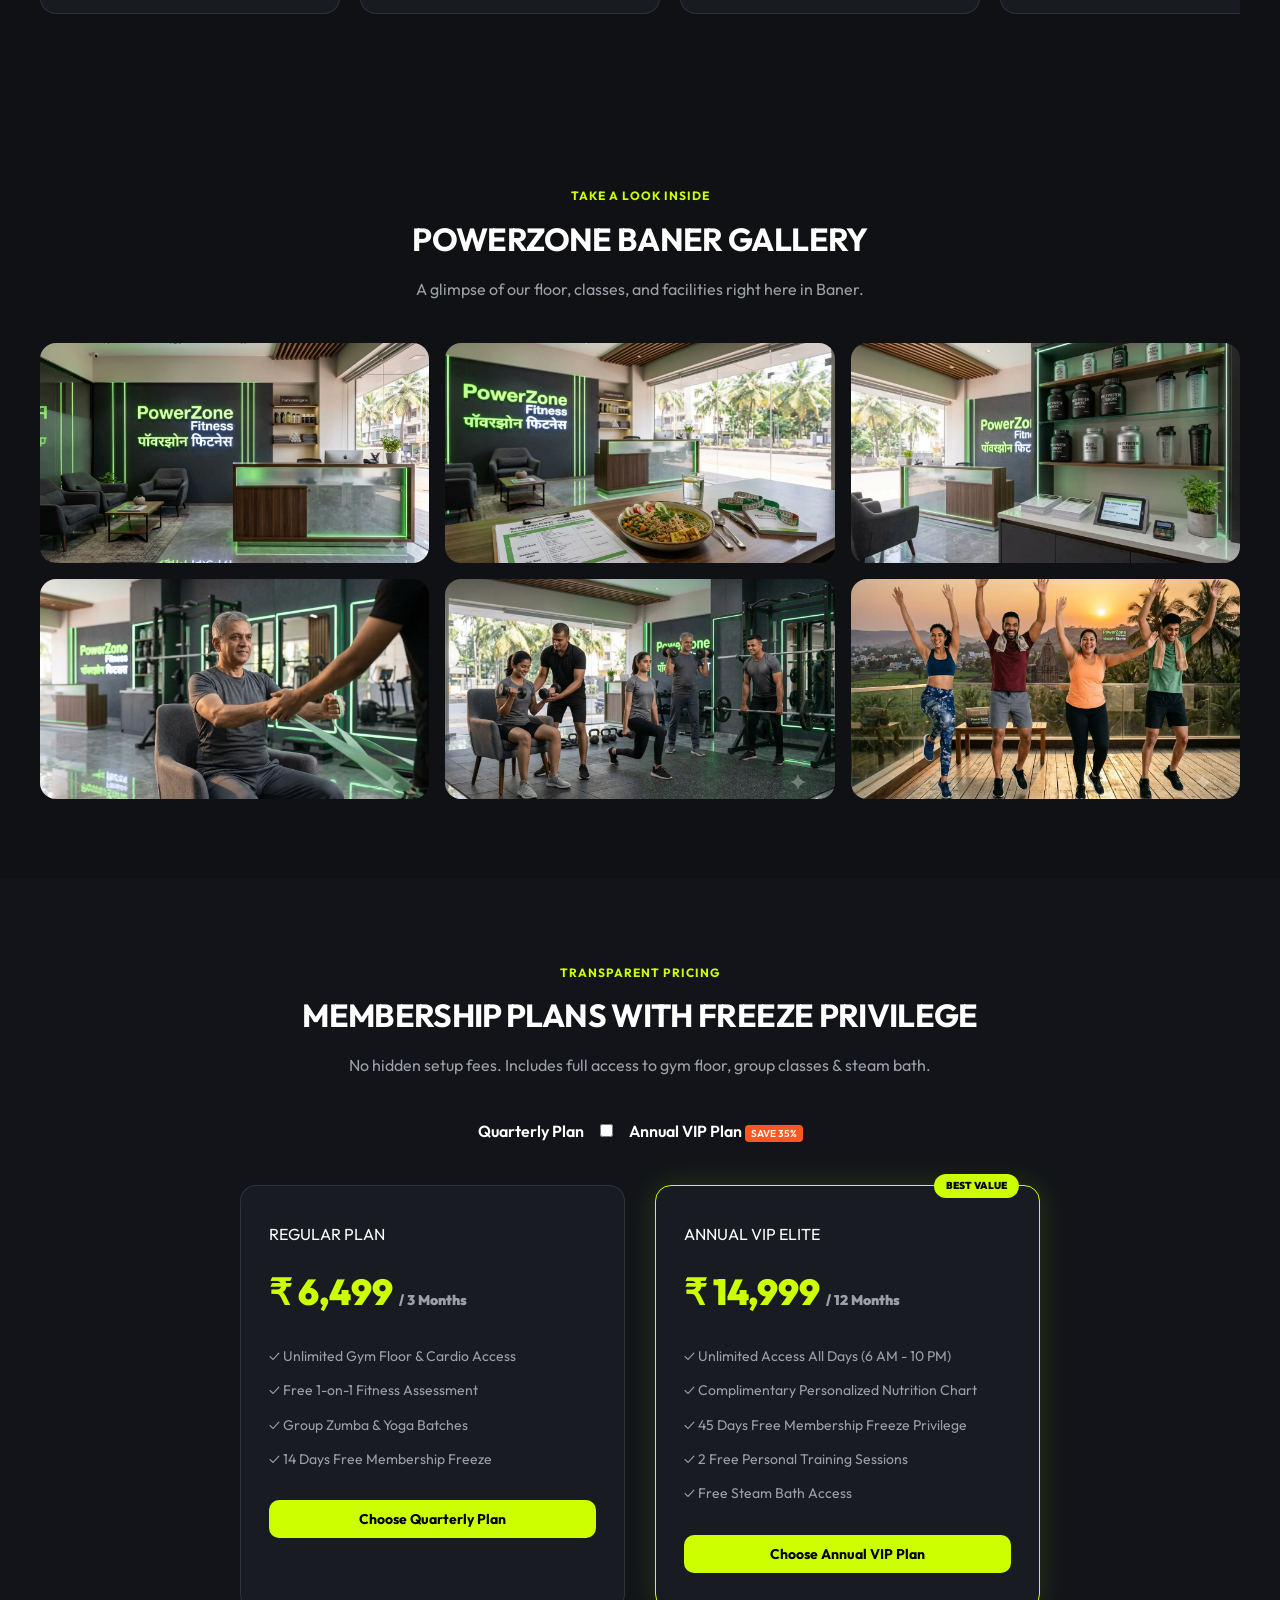
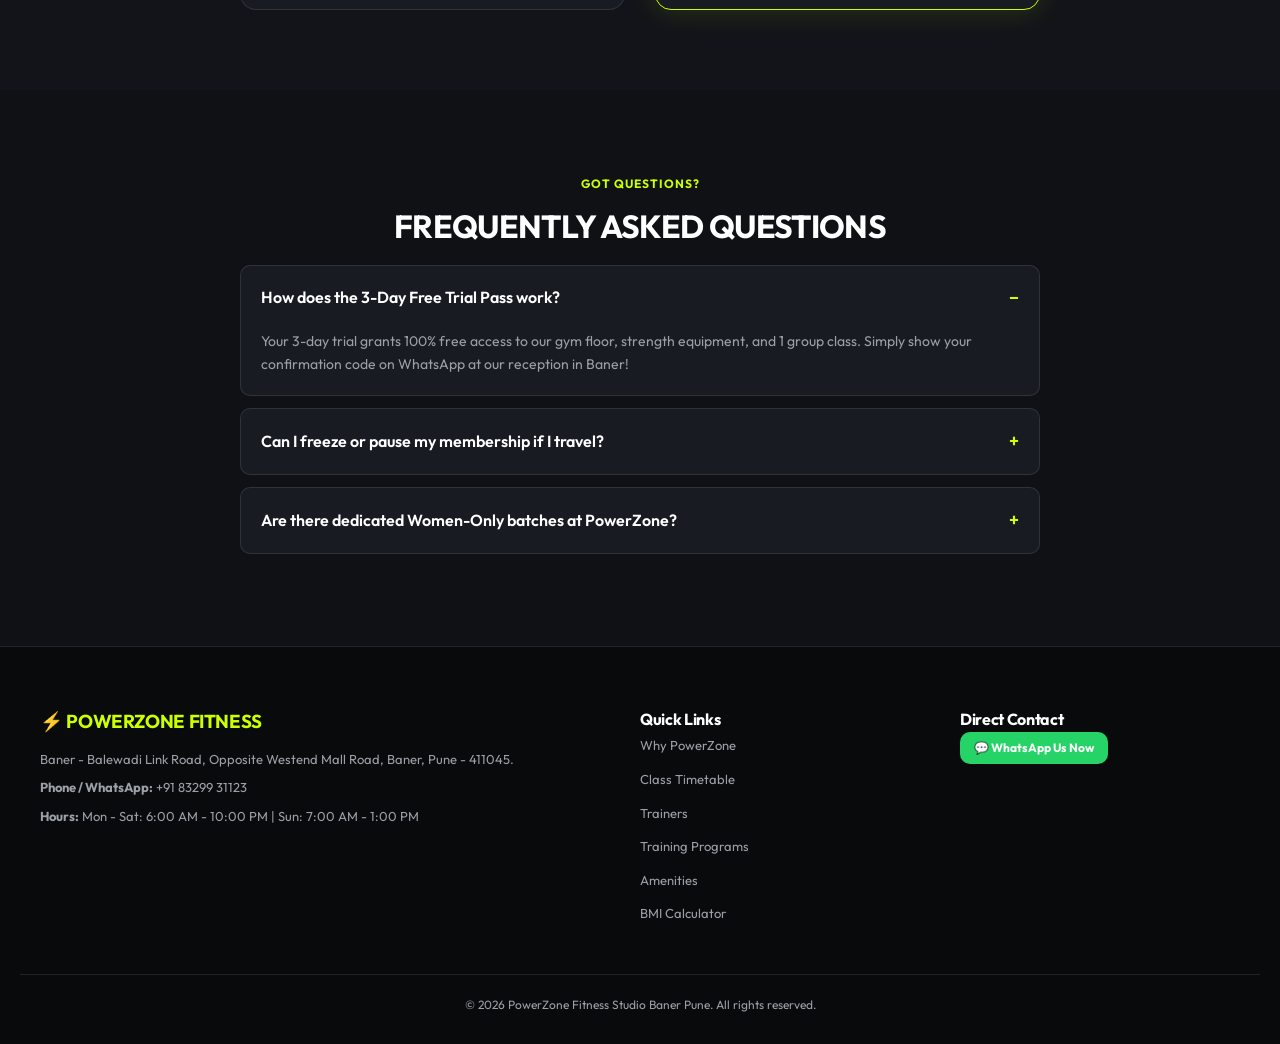
==== commit a96e857a: "Remove cardio area image from gallery Removed cardio area image from the gallery." ====
--- a/index.html
+++ b/index.html
@@ -462,9 +462,6 @@
           <img src="images/gallery-reception.webp" alt="Reception area at PowerZone Baner" class="gallery-img">
         </div>
         <div class="gallery-item">
-          <img src="images/gallery-cardio-area.webp" alt="PowerZone Baner cardio area with treadmills" class="gallery-img">
-        </div>
-        <div class="gallery-item">
           <img src="images/gallery-nutrition-corner.webp" alt="Nutrition consultation corner at PowerZone Baner" class="gallery-img">
         </div>
         <div class="gallery-item">
